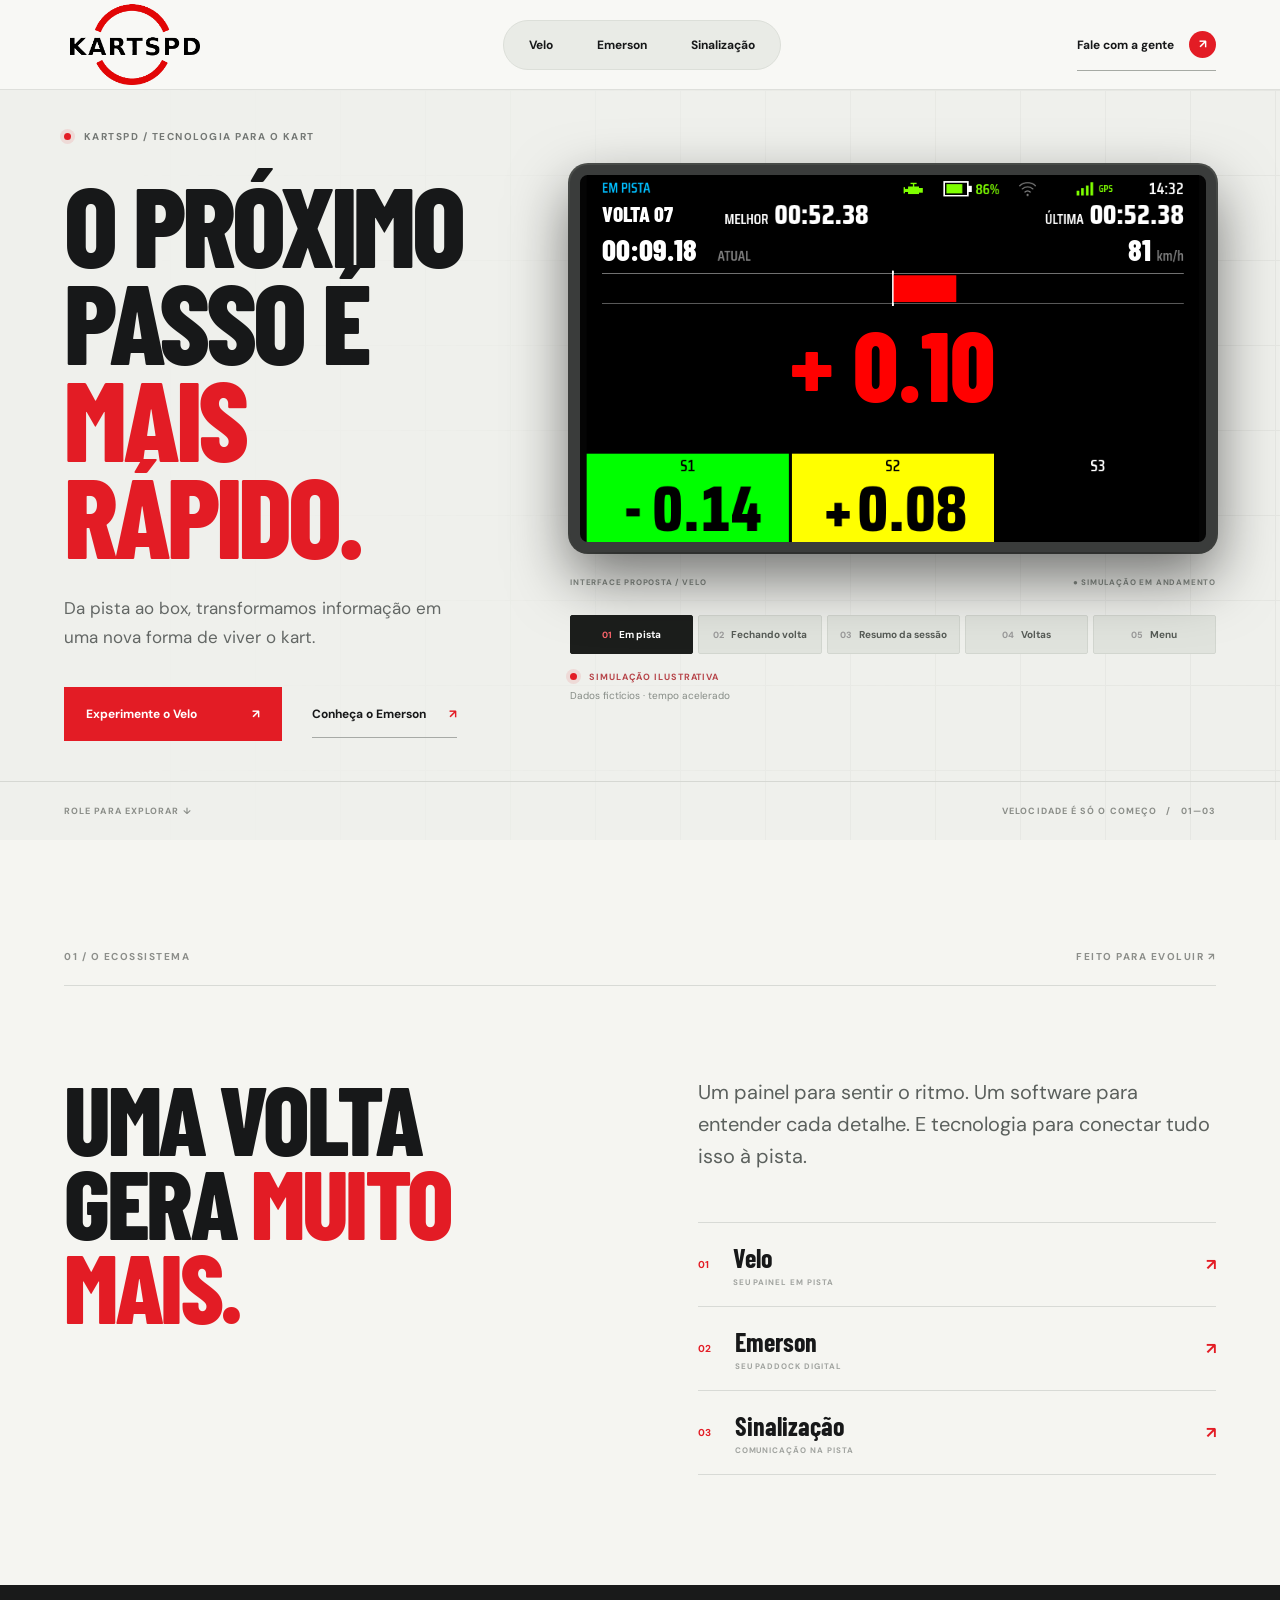
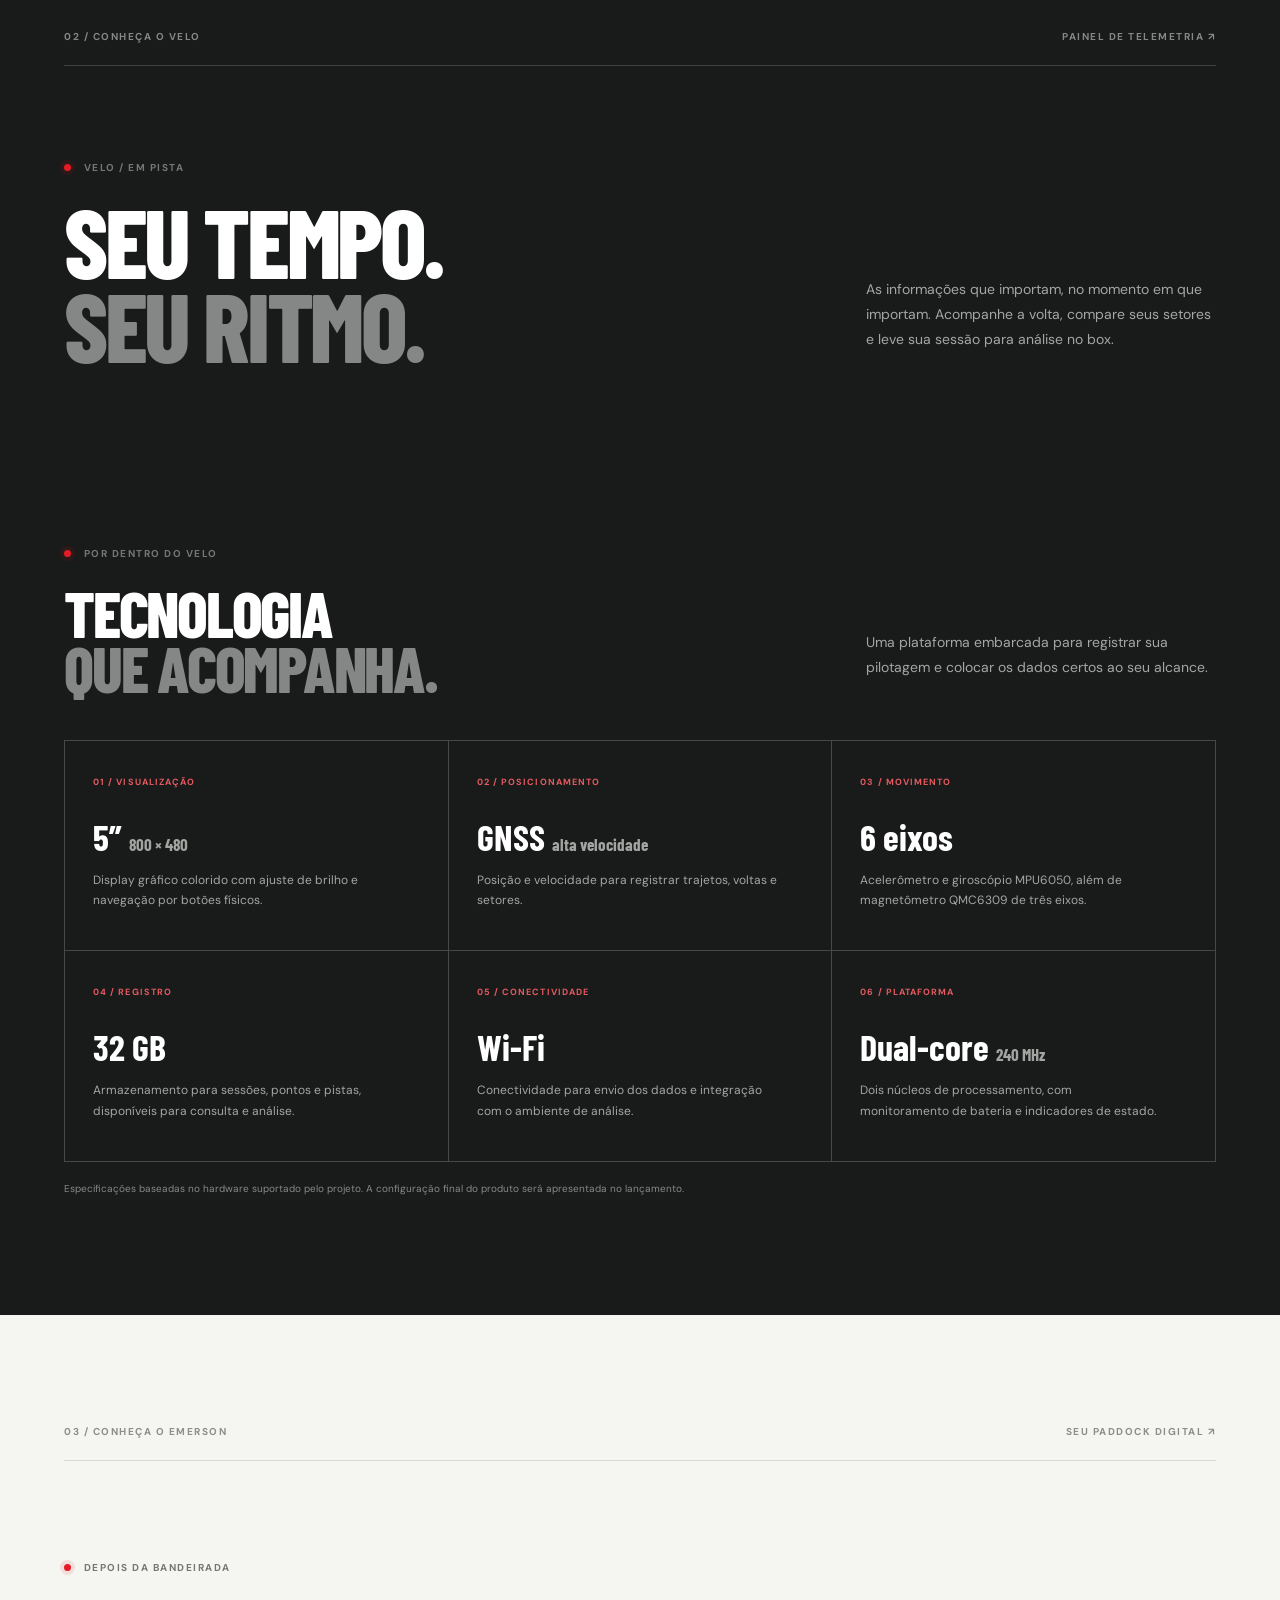
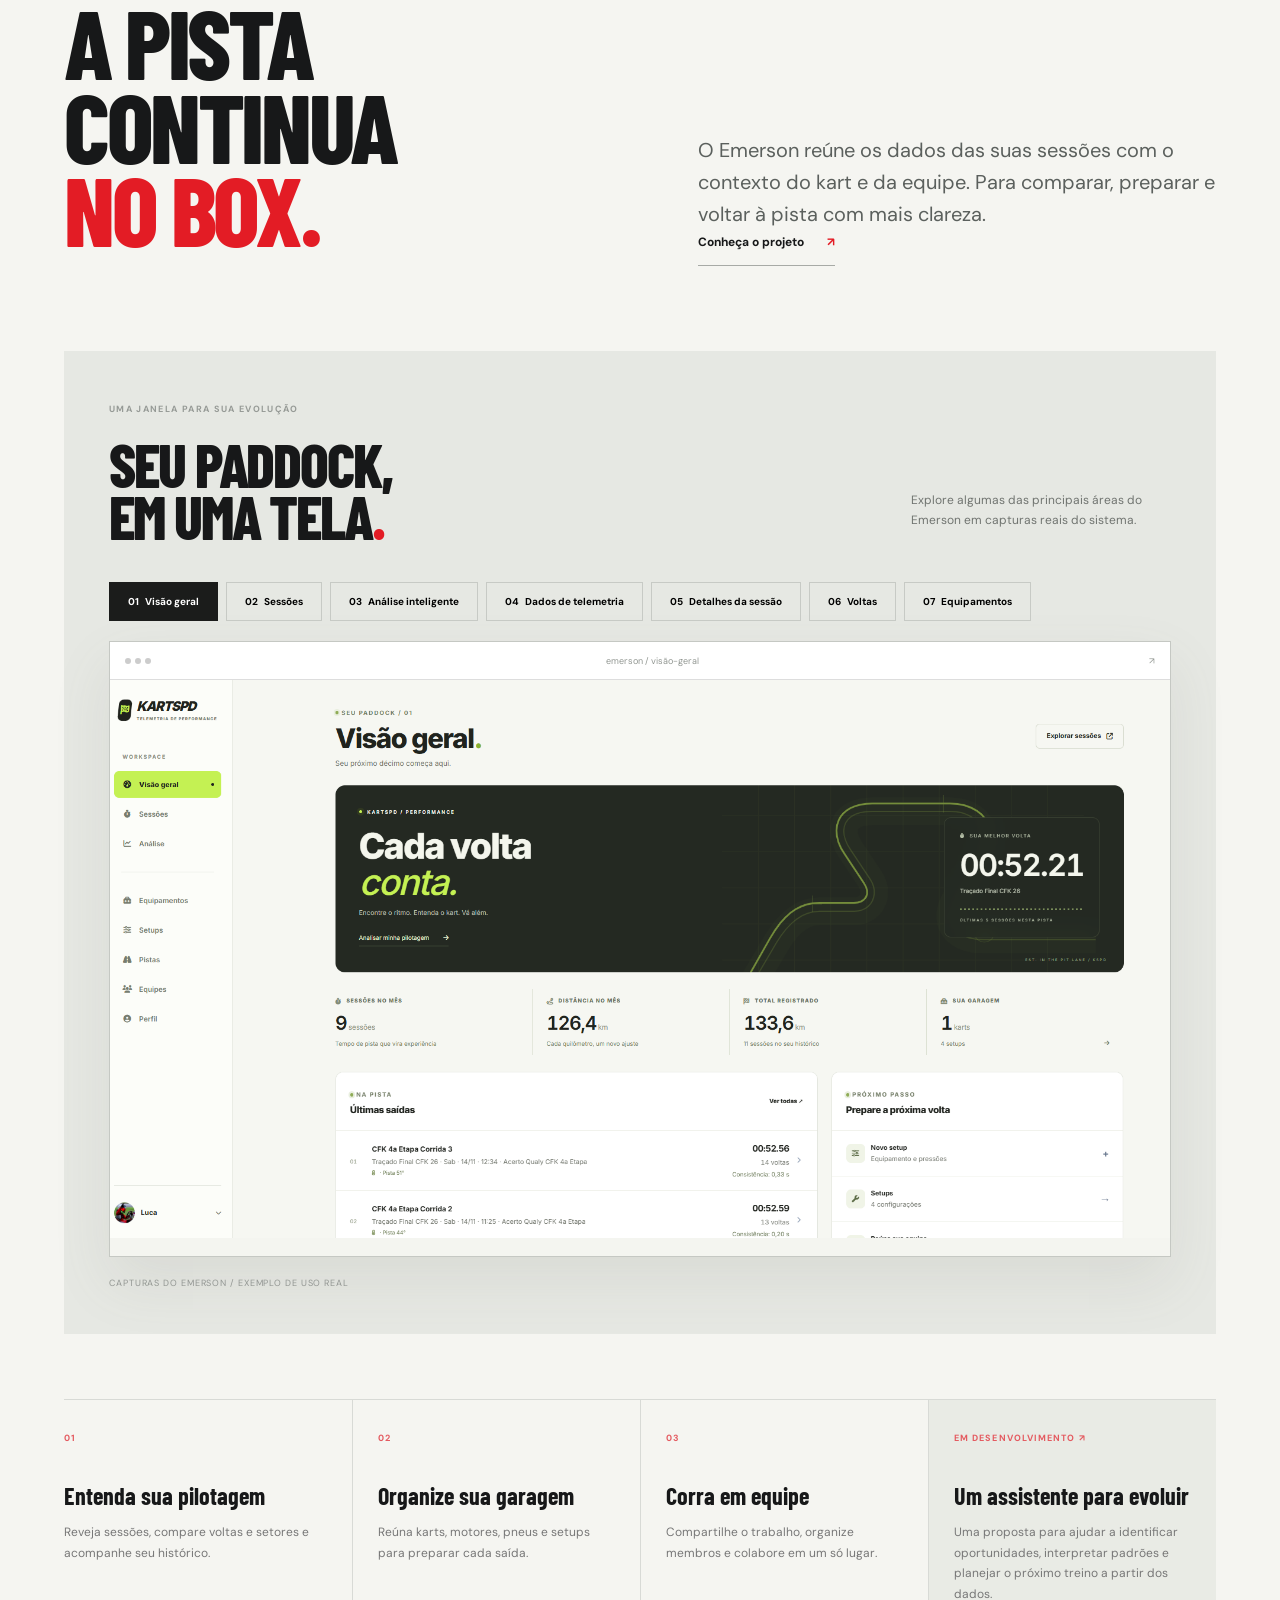
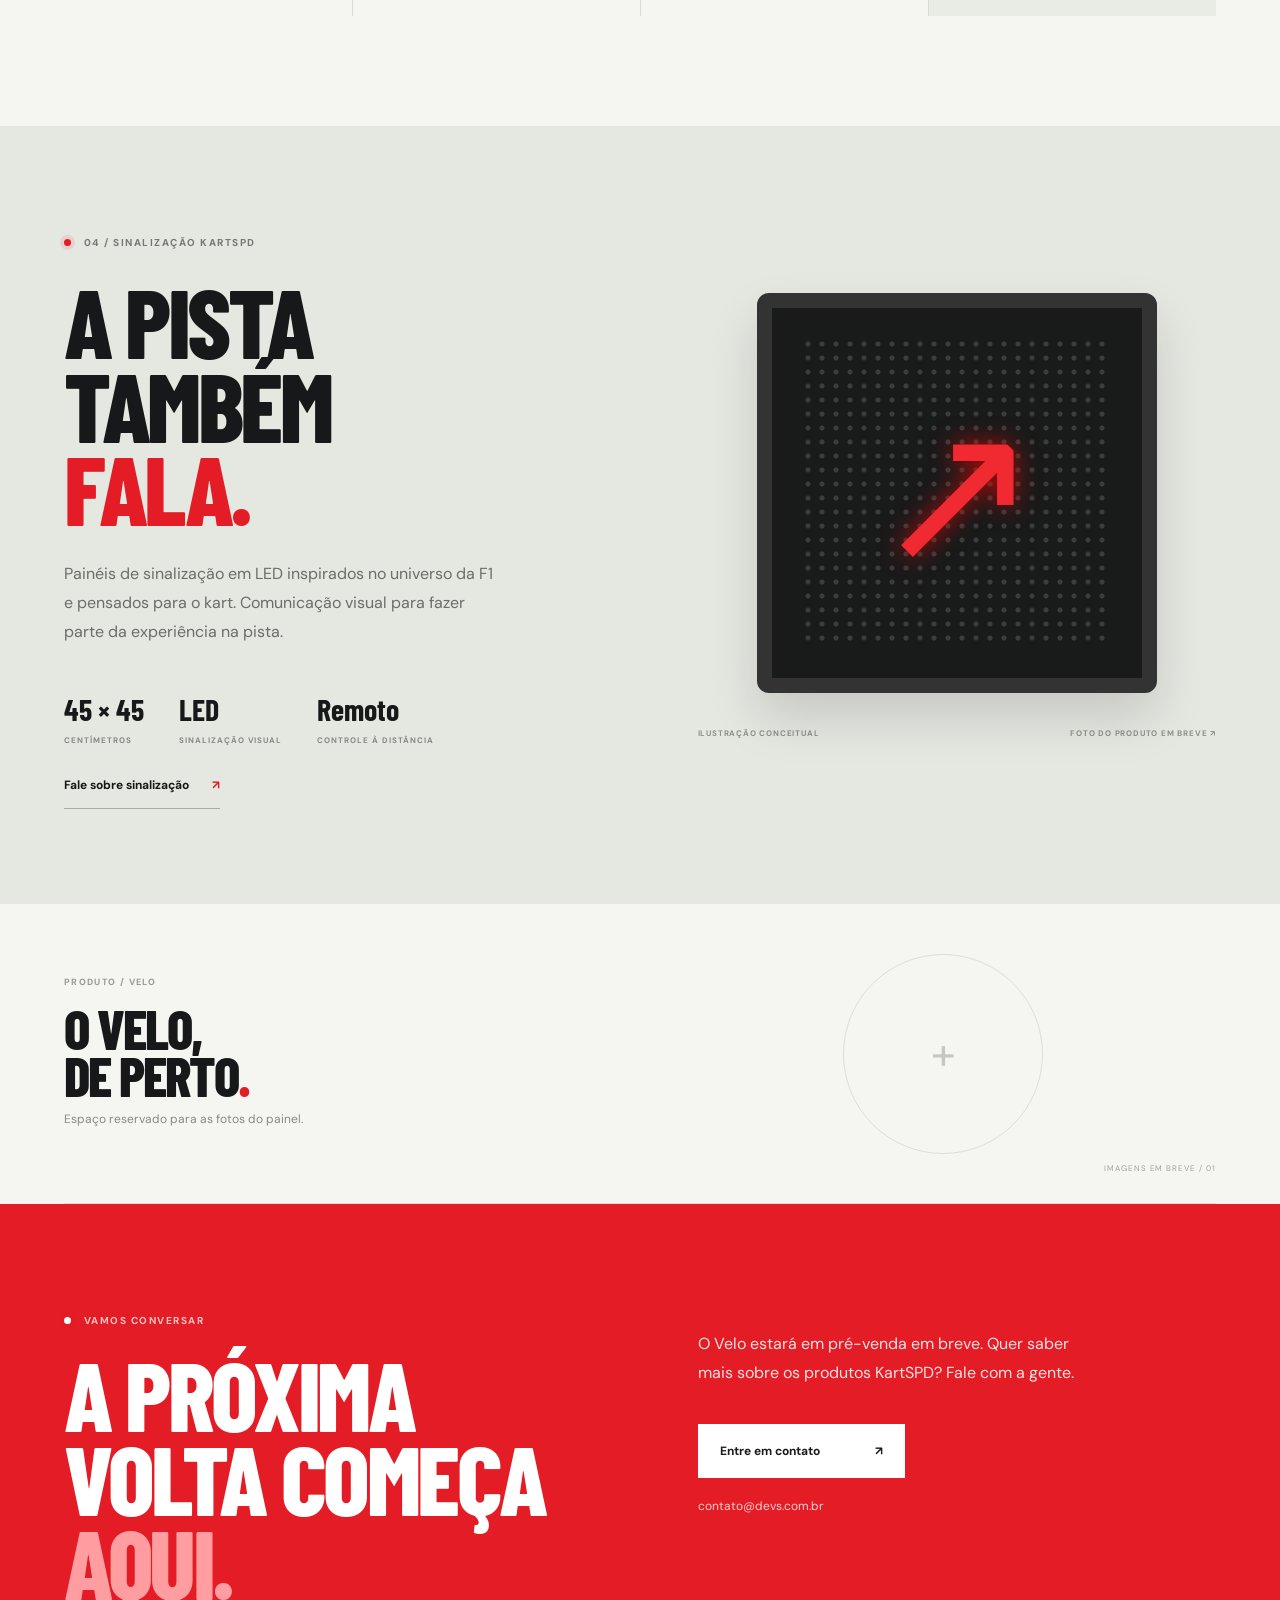
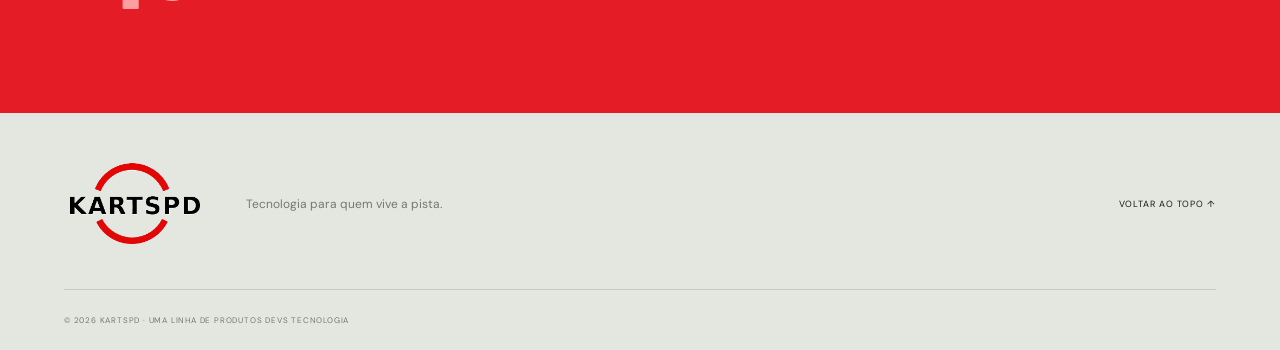
==== docs/index.html @ 52ec99c5 "Add new KartSPD site for GitHub Pages" ====
<!doctype html><html lang="pt-BR"><head><meta charset="utf-8"><meta name="viewport" content="width=device-width,initial-scale=1"><meta name="description" content="KartSPD: Velo, Emerson e sinalização para transformar cada volta em evolução."><title>KartSPD — A pista começa aqui</title><link rel="preconnect" href="https://fonts.googleapis.com"><link rel="preconnect" href="https://fonts.gstatic.com" crossorigin><link href="https://fonts.googleapis.com/css2?family=Barlow+Condensed:wght@500;600;700;800&family=DM+Sans:wght@400;500;600;700&display=swap" rel="stylesheet"><link rel="stylesheet" href="style.css"></head><body>
<header class="nav"><a class="logo" href="#inicio" aria-label="KartSPD — início"><img src="assets/kartspd-logo.png" alt="KartSPD"></a><nav aria-label="Navegação principal"><a href="#velo">Velo</a><a href="#emerson">Emerson</a><a href="#sinalizacao">Sinalização</a></nav><a class="nav-cta" href="mailto:contato@devs.com.br">Fale com a gente <span>↗</span></a></header>
<main id="inicio"><section class="hero"><div class="hero-bg"></div><div class="hero-layout"><div class="hero-copy"><div class="kicker"><i></i> KARTSPD / TECNOLOGIA PARA O KART</div><h1>O PRÓXIMO<br>PASSO É<br><em>MAIS RÁPIDO.</em></h1><p>Da pista ao box, transformamos informação em uma nova forma de viver o kart.</p><div class="hero-actions"><a class="btn red" href="#simulacao">Experimente o Velo <span>↗</span></a><a class="link-arrow" href="#emerson">Conheça o Emerson <span>↗</span></a></div></div><div class="demo-shell" id="simulacao"><div class="demo-copy"><span class="micro">EXPERIMENTE / 01</span><h3>UMA VOLTA<br>COM O VELO<span>.</span></h3><p>Veja uma simulação acelerada da interface proposta e explore as principais telas de temporização.</p><div class="demo-tabs" role="tablist" aria-label="Telas do Velo"><button class="active" data-screen="pista" role="tab" aria-selected="true"><b>01</b> Em pista <span>↗</span></button><button data-screen="chegada" role="tab" aria-selected="false"><b>02</b> Fechando volta <span>↗</span></button><button data-screen="resumo" role="tab" aria-selected="false"><b>03</b> Resumo da sessão <span>↗</span></button><button data-screen="voltas" role="tab" aria-selected="false"><b>04</b> Voltas <span>↗</span></button><button data-screen="menu" role="tab" aria-selected="false"><b>05</b> Menu <span>↗</span></button></div><div class="demo-caption"><i></i> SIMULAÇÃO ILUSTRATIVA<br><small>Dados fictícios · tempo acelerado</small></div></div><div class="device-area"><div class="device"><div class="screentop"><span id="screen-title">EM PISTA</span><span>▰ &nbsp; GPS &nbsp; 14:32</span></div><div id="screen" class="screen-content"></div></div><div class="device-meta"><span>INTERFACE PROPOSTA / VELO</span><span id="demo-status">● SIMULAÇÃO EM ANDAMENTO</span></div></div></div></div><div class="hero-footer"><span>ROLE PARA EXPLORAR ↓</span><span>VELOCIDADE É SÓ O COMEÇO &nbsp; / &nbsp; 01—03</span></div></section>
<section class="manifesto"><div class="section-label"><span>01 / O ECOSSISTEMA</span><span>FEITO PARA EVOLUIR ↗</span></div><div class="manifesto-grid"><h2>UMA VOLTA<br>GERA <em>MUITO<br>MAIS.</em></h2><div><p class="lead">Um painel para sentir o ritmo. Um software para entender cada detalhe. E tecnologia para conectar tudo isso à pista.</p><div class="ecosystem"><a href="#velo"><b>01</b><span>Velo<small>SEU PAINEL EM PISTA</small></span><strong>↗</strong></a><a href="#emerson"><b>02</b><span>Emerson<small>SEU PADDOCK DIGITAL</small></span><strong>↗</strong></a><a href="#sinalizacao"><b>03</b><span>Sinalização<small>COMUNICAÇÃO NA PISTA</small></span><strong>↗</strong></a></div></div></div></section>
<section class="velo" id="velo"><div class="section-label inverse"><span>02 / CONHEÇA O VELO</span><span>PAINEL DE TELEMETRIA ↗</span></div><div class="velo-heading"><div><div class="kicker"><i></i> VELO / EM PISTA</div><h2>SEU TEMPO.<br><em>SEU RITMO.</em></h2></div><p>As informações que importam, no momento em que importam. Acompanhe a volta, compare seus setores e leve sua sessão para análise no box.</p></div><div class="spec-intro"><div><div class="kicker"><i></i> POR DENTRO DO VELO</div><h3>TECNOLOGIA<br><em>QUE ACOMPANHA.</em></h3></div><p>Uma plataforma embarcada para registrar sua pilotagem e colocar os dados certos ao seu alcance.</p></div><div class="spec-grid"><article><span>01 / VISUALIZAÇÃO</span><h4>5” <small>800 × 480</small></h4><p>Display gráfico colorido com ajuste de brilho e navegação por botões físicos.</p></article><article><span>02 / POSICIONAMENTO</span><h4>GNSS <small>alta velocidade</small></h4><p>Posição e velocidade para registrar trajetos, voltas e setores.</p></article><article><span>03 / MOVIMENTO</span><h4>6 eixos</h4><p>Acelerômetro e giroscópio MPU6050, além de magnetômetro QMC6309 de três eixos.</p></article><article><span>04 / REGISTRO</span><h4>32 GB</h4><p>Armazenamento para sessões, pontos e pistas, disponíveis para consulta e análise.</p></article><article><span>05 / CONECTIVIDADE</span><h4>Wi-Fi</h4><p>Conectividade para envio dos dados e integração com o ambiente de análise.</p></article><article><span>06 / PLATAFORMA</span><h4>Dual-core <small>240 MHz</small></h4><p>Dois núcleos de processamento, com monitoramento de bateria e indicadores de estado.</p></article></div><p class="spec-note">Especificações baseadas no hardware suportado pelo projeto. A configuração final do produto será apresentada no lançamento.</p></section>
<section class="emerson" id="emerson"><div class="section-label"><span>03 / CONHEÇA O EMERSON</span><span>SEU PADDOCK DIGITAL ↗</span></div><div class="emerson-intro"><div><div class="kicker"><i></i> DEPOIS DA BANDEIRADA</div><h2>A PISTA<br>CONTINUA<br><em>NO BOX.</em></h2></div><div><p class="lead">O Emerson reúne os dados das suas sessões com o contexto do kart e da equipe. Para comparar, preparar e voltar à pista com mais clareza.</p><a class="link-arrow" href="mailto:contato@devs.com.br?subject=Quero%20conhecer%20o%20Emerson">Conheça o projeto <span>↗</span></a></div></div><div class="software-stage"><div class="software-top"><div><span class="micro">UMA JANELA PARA SUA EVOLUÇÃO</span><h3>SEU PADDOCK,<br>EM UMA TELA<span>.</span></h3></div><p>Explore algumas das principais áreas do Emerson em capturas reais do sistema.</p></div><div class="software-tabs" role="tablist" aria-label="Telas do Emerson"><button class="active" data-app="visao" role="tab" aria-selected="true">01 &nbsp; Visão geral</button><button data-app="sessoes" role="tab" aria-selected="false">02 &nbsp; Sessões</button><button data-app="analise" role="tab" aria-selected="false">03 &nbsp; Análise inteligente</button><button data-app="telemetria" role="tab" aria-selected="false">04 &nbsp; Dados de telemetria</button><button data-app="sessao" role="tab" aria-selected="false">05 &nbsp; Detalhes da sessão</button><button data-app="voltas" role="tab" aria-selected="false">06 &nbsp; Voltas</button><button data-app="equipamentos" role="tab" aria-selected="false">07 &nbsp; Equipamentos</button></div><div class="browser"><div class="browser-bar"><span><i></i><i></i><i></i></span><div>emerson / <b id="app-path">visão-geral</b></div><span>↗</span></div><div id="app-screen" class="emerson-shot"></div></div><p class="preview-note">CAPTURAS DO EMERSON / EXEMPLO DE USO REAL</p></div><div class="emerson-features"><article><span>01</span><h4>Entenda sua pilotagem</h4><p>Reveja sessões, compare voltas e setores e acompanhe seu histórico.</p></article><article><span>02</span><h4>Organize sua garagem</h4><p>Reúna karts, motores, pneus e setups para preparar cada saída.</p></article><article><span>03</span><h4>Corra em equipe</h4><p>Compartilhe o trabalho, organize membros e colabore em um só lugar.</p></article><article class="assistant-card"><span>EM DESENVOLVIMENTO ↗</span><h4>Um assistente para evoluir</h4><p>Uma proposta para ajudar a identificar oportunidades, interpretar padrões e planejar o próximo treino a partir dos dados.</p></article></div></section>
<section class="signals" id="sinalizacao"><div class="signal-layout"><div class="signal-copy"><div class="kicker"><i></i> 04 / SINALIZAÇÃO KARTSPD</div><h2>A PISTA<br>TAMBÉM<br><em>FALA.</em></h2><p>Painéis de sinalização em LED inspirados no universo da F1 e pensados para o kart. Comunicação visual para fazer parte da experiência na pista.</p><div class="signal-specs"><div><strong>45 × 45</strong><span>CENTÍMETROS</span></div><div><strong>LED</strong><span>SINALIZAÇÃO VISUAL</span></div><div><strong>Remoto</strong><span>CONTROLE À DISTÂNCIA</span></div></div><a class="link-arrow" href="mailto:contato@devs.com.br?subject=Sinaliza%C3%A7%C3%A3o%20KartSPD">Fale sobre sinalização <span>↗</span></a></div><div class="signal-art"><div class="signal-frame"><div class="leds"></div><span>↗</span></div><div class="art-caption">ILUSTRAÇÃO CONCEITUAL <span>FOTO DO PRODUTO EM BREVE ↗</span></div></div></div></section>
<section class="photo-reserve"><div><span class="micro">PRODUTO / VELO</span><h3>O VELO,<br>DE PERTO<span>.</span></h3><p>Espaço reservado para as fotos do painel.</p></div><div class="reserve-mark">+</div><span class="reserve-bottom">IMAGENS EM BREVE / 01</span></section><section class="contact"><div><div class="kicker"><i></i> VAMOS CONVERSAR</div><h2>A PRÓXIMA<br>VOLTA COMEÇA<br><em>AQUI.</em></h2></div><div><p>O Velo estará em pré-venda em breve. Quer saber mais sobre os produtos KartSPD? Fale com a gente.</p><a class="btn white" href="mailto:contato@devs.com.br">Entre em contato <span>↗</span></a><a class="contact-email" href="mailto:contato@devs.com.br">contato@devs.com.br</a></div></section></main><footer><div><a class="footer-logo" href="#inicio"><img src="assets/kartspd-logo.png" alt="KartSPD"></a><p>Tecnologia para quem vive a pista.</p><a href="#inicio">VOLTAR AO TOPO ↑</a></div><small>© 2026 KARTSPD · UMA LINHA DE PRODUTOS DEVS TECNOLOGIA</small></footer><script src="script.js"></script></body></html>
---- docs/style.css ----
:root{--red:#e31c25;--ink:#171819;--muted:#777a7a;--paper:#f5f5f1;--line:#d8dad6}*{box-sizing:border-box}html{scroll-behavior:smooth}body{margin:0;background:var(--paper);color:var(--ink);font-family:'DM Sans',sans-serif}a{color:inherit;text-decoration:none}button{font:inherit}.nav{height:82px;background:#f8f8f5;display:flex;align-items:center;justify-content:space-between;padding:0 5%;border-bottom:1px solid #dedfdb}.logo,.footer-logo{display:flex;align-items:center;justify-content:center;background:#171819;width:142px;height:52px}.logo img,.footer-logo img{width:105px;height:auto}.nav nav{display:flex;gap:42px;font-size:12px;font-weight:700}.nav nav a:hover,.nav-cta:hover{color:var(--red)}.nav-cta{font-size:12px;font-weight:700}.nav-cta span,.link-arrow span{color:var(--red);margin-left:20px}.hero{position:relative;overflow:hidden;background:#eee feb;background:#eff0ec}.hero-bg{position:absolute;inset:0;background-image:linear-gradient(#c9cbc5 1px,transparent 1px),linear-gradient(90deg,#c9cbc5 1px,transparent 1px);background-size:85px 85px;opacity:.26;mask-image:linear-gradient(90deg,transparent 10%,black)}.hero-layout{max-width:1600px;margin:auto;min-height:650px;padding:40px 5%;display:grid;grid-template-columns:1fr 1fr;align-items:center;position:relative}.kicker,.micro,.section-label{font-size:10px;font-weight:700;letter-spacing:.15em}.kicker{color:#747875}.kicker i,.demo-caption i{display:inline-block;width:7px;height:7px;background:var(--red);border-radius:50%;margin-right:9px;box-shadow:0 0 0 4px #e31c251a}h1,h2,h3{font-family:'Barlow Condensed',sans-serif;letter-spacing:-.035em;line-height:.86;margin:0;font-weight:800}h1{font-size:clamp(76px,8.8vw,140px);margin:32px 0}h1 em,h2 em,h3 em{font-style:normal;color:var(--red)}.hero-copy>p{font-size:17px;line-height:1.7;color:#636765;max-width:380px}.hero-actions{display:flex;align-items:center;gap:30px;margin-top:35px}.btn{display:inline-flex;align-items:center;justify-content:space-between;padding:19px 22px;gap:55px;font-weight:700;font-size:12px;transition:transform .2s}.btn:hover{transform:translateY(-3px)}.red{background:var(--red);color:white}.link-arrow{font-size:12px;font-weight:700;border-bottom:1px solid #a7aaa6;padding:15px 0}.hero-visual{height:530px;position:relative;display:grid;place-items:center}.hero-visual:before,.hero-visual:after{content:'';position:absolute;width:390px;height:390px;border:1px solid #d8dad5;border-radius:50%}.hero-visual:after{width:490px;height:490px}.hero-track{width:100%;z-index:1;filter:drop-shadow(0 15px 16px #0002)}.hero-index,.hero-visual-foot{position:absolute;font-size:10px;letter-spacing:.13em;font-weight:700;color:#777;z-index:2}.hero-index{top:20px;left:0}.hero-index span{color:var(--red)}.hero-index small{display:block;font-size:8px;margin-top:8px}.hero-visual-foot{bottom:18px;right:0}.hero-visual-foot span{color:var(--red)}.float-data{position:absolute;right:0;bottom:90px;background:#fff;padding:18px 22px;width:165px;z-index:3;box-shadow:0 20px 40px #0000000b}.float-data span,.float-data b{font-size:8px;letter-spacing:.1em;color:#909390}.float-data strong{display:block;font:800 50px/.9 'Barlow Condensed';margin:10px 0}.float-data strong small{font-size:15px}.float-data b{color:var(--red)}.mini-line{height:2px;background:linear-gradient(90deg,var(--red) 70%,#ddd 70%);margin-bottom:12px}.hero-footer{position:relative;border-top:1px solid #d6d8d3;padding:23px 5%;display:flex;justify-content:space-between;color:#8a8d88;font-size:9px;font-weight:700;letter-spacing:.12em}.manifesto,.emerson{padding:110px 5%;max-width:1600px;margin:auto}.section-label{display:flex;justify-content:space-between;border-bottom:1px solid var(--line);padding-bottom:22px;color:#8c8e8a}.manifesto-grid{display:grid;grid-template-columns:1fr 1fr;gap:10%;padding-top:90px}h2{font-size:clamp(64px,7.6vw,115px)}.lead{font-size:20px;line-height:1.6;color:#5b605d;max-width:520px;margin:0}.ecosystem{margin-top:50px;border-top:1px solid var(--line)}.ecosystem a{display:flex;align-items:center;border-bottom:1px solid var(--line);padding:19px 0;gap:24px}.ecosystem a>b{font-size:10px;color:var(--red)}.ecosystem a>span{font:700 26px 'Barlow Condensed';flex:1}.ecosystem small{display:block;font:700 8px 'DM Sans';letter-spacing:.12em;color:#a0a39f;margin-top:4px}.ecosystem strong{color:var(--red)}.velo{background:#191a1a;color:white;padding:45px 5% 110px}.velo>.section-label,.velo-heading,.demo-shell,.spec-intro,.spec-grid,.spec-note{max-width:1440px;margin-left:auto;margin-right:auto}.inverse{border-color:#414342;color:#858886}.velo-heading{display:flex;justify-content:space-between;align-items:end;gap:40px;padding:95px 0 60px}.velo-heading h2{margin-top:25px}.velo-heading h2 em{color:#858786}.velo-heading>p,.spec-intro>p{max-width:350px;font-size:14px;line-height:1.8;color:#a3a7a4}.demo-shell{background:#242626;border:1px solid #393c3a;padding:35px;display:grid;grid-template-columns:240px 1fr;gap:45px}.demo-copy h3,.software-top h3{font-size:45px;margin:22px 0}.demo-copy h3 span,.software-top h3 span,.photo-reserve h3 span{color:var(--red)}.demo-copy>p,.software-top p{color:#a4a7a4;font-size:12px;line-height:1.7}.micro{color:#969a96;font-size:9px}.demo-tabs{margin-top:35px}.demo-tabs button{display:block;width:100%;text-align:left;color:#929592;background:transparent;border:0;border-top:1px solid #444;padding:15px 0;cursor:pointer;font-size:12px;font-weight:700}.demo-tabs button b{color:#727572;font-size:9px;margin-right:16px}.demo-tabs button span{float:right;opacity:0;color:var(--red)}.demo-tabs button.active,.demo-tabs button:hover{color:white}.demo-tabs button.active span{opacity:1}.demo-caption{margin-top:30px;color:#f06a70;font-size:9px;letter-spacing:.1em;line-height:2;font-weight:700}.demo-caption small{color:#888;letter-spacing:0;font-size:10px;font-weight:400}.device-area{min-width:0;align-self:center}.device{background:#050505;border:12px solid #3a3c3b;border-radius:18px;box-shadow:0 25px 60px #0008,0 0 0 2px #505350;aspect-ratio:800/480;padding:2.5%;font-family:'Barlow Condensed',sans-serif;font-weight:700;overflow:hidden}.screentop{display:flex;justify-content:space-between;color:#8bff00;font-size:clamp(10px,1.2vw,18px)}.screentop span:first-child{color:#00d9ff}.screen-content{height:90%}.onlap-head{display:flex;justify-content:space-between;align-items:baseline;font-size:clamp(13px,1.8vw,28px);margin-top:1%}.onlap-head strong{font-size:1.4em}.speedrow{display:flex;justify-content:space-between;align-items:baseline;font-size:clamp(24px,3vw,48px)}.speedrow small{font-size:.4em;color:#aaa}.delta-bar{height:7%;border-top:1px solid #777;border-bottom:1px solid #777;margin:1% 0;position:relative}.delta-bar:after{content:'';position:absolute;left:42%;width:8%;height:100%;background:#00f500}.delta{height:37%;display:grid;place-items:center;font-size:clamp(55px,8vw,130px);line-height:1;color:#00ff00}.sectors{display:grid;grid-template-columns:repeat(3,1fr);height:28%;gap:3px;text-align:center}.sectors div{background:#00f500;color:black;font-size:clamp(30px,4vw,64px);line-height:.9}.sectors div:nth-child(2){background:#ffff00}.sectors div:nth-child(3){background:#151515;color:white}.sectors small{display:block;font-size:.3em;margin:5px}.finish{height:72%;background:#e500df;color:black;display:grid;place-items:center;font-size:clamp(70px,11vw,160px)}.summary-head{font-size:clamp(14px,1.8vw,27px);border-bottom:1px solid #555;padding:2% 0}.summary-grid{display:grid;grid-template-columns:1fr 1fr;gap:8%;padding:4% 0}.summary-grid small,.laps small{display:block;color:#999;font-size:clamp(10px,1vw,15px)}.summary-grid strong{font-size:clamp(32px,4vw,65px)}.bars{height:25%;display:flex;align-items:end;gap:3%;border-bottom:1px solid #777}.bars i{background:#eee;width:8%;height:70%}.bars i:nth-child(2n){height:55%}.bars i:nth-child(3n){height:85%;background:#d900d9}.laps{font-size:clamp(14px,1.7vw,26px)}.laps div{display:grid;grid-template-columns:1fr 2fr 1fr;padding:1.5% 0;border-bottom:1px solid #444}.laps div:nth-child(3){color:#e800e8}.device-meta{display:flex;justify-content:space-between;margin-top:25px;color:#898d89;font-size:8px;letter-spacing:.1em;font-weight:700}.spec-intro{display:flex;justify-content:space-between;align-items:end;padding-top:120px;gap:30px}.spec-intro h3{font-size:64px;margin-top:25px}.spec-intro h3 em{color:#858786}.spec-grid{display:grid;grid-template-columns:repeat(3,1fr);margin-top:45px;border-top:1px solid #464846;border-left:1px solid #464846}.spec-grid article{padding:28px;border-right:1px solid #464846;border-bottom:1px solid #464846;min-height:200px}.spec-grid article>span,.emerson-features article>span{font-size:9px;letter-spacing:.12em;color:#e45a60;font-weight:700}.spec-grid h4{font:700 36px 'Barlow Condensed';margin:25px 0 10px}.spec-grid h4 small{font-size:17px;color:#a1a4a1}.spec-grid p,.emerson-features p{font-size:12px;line-height:1.7;color:#a3a7a4;max-width:300px}.spec-note{font-size:10px;color:#888;margin-top:20px}.emerson-intro{display:grid;grid-template-columns:1fr 1fr;gap:10%;align-items:end;padding:100px 0}.emerson-intro h2{margin-top:26px}.emerson-intro .link-arrow{margin-top:30px}.software-stage{background:#e6e8e3;padding:45px}.software-top{display:flex;justify-content:space-between;align-items:end}.software-top h3{font-size:60px;margin-bottom:0}.software-top p{max-width:260px;color:#707470}.software-tabs{display:flex;gap:8px;margin:40px 0 20px;overflow:auto}.software-tabs button{border:1px solid #c7cac5;background:transparent;padding:12px 18px;white-space:nowrap;font-size:10px;font-weight:700;cursor:pointer}.software-tabs button.active{background:#1b1c1b;border-color:#1b1c1b;color:white}.browser{border:1px solid #c5c8c3;box-shadow:0 25px 55px #6c71651c;background:#f8f9f6}.browser-bar{height:38px;background:#fff;border-bottom:1px solid #ddd;display:flex;align-items:center;justify-content:space-between;padding:0 15px;font-size:9px;color:#929792}.browser-bar i{display:inline-block;width:6px;height:6px;border-radius:50%;background:#ccc;margin-right:4px}.browser-bar b{font-weight:400}.app-preview{display:grid;grid-template-columns:170px 1fr;min-height:400px}.app-preview aside{background:#202321;color:#afb4ae;padding:25px 18px;font-size:10px}.app-preview aside>div:not(.app-brand):not(.app-aside-label){padding:10px 0}.app-brand{font:800 17px 'Barlow Condensed';color:white}.app-brand span{font:700 7px 'DM Sans';color:#e75a5f}.app-aside-label{font-size:8px;letter-spacing:.12em;color:#737973;margin:35px 0 12px}.app-screen{padding:30px;overflow:hidden}.app-kicker{font-size:8px;letter-spacing:.15em;color:#e44;font-weight:700}.app-screen h4{font:800 36px/.9 'Barlow Condensed';margin:8px 0}.app-screen h4 span{color:var(--red)}.app-sub{font-size:10px;color:#888}.app-hero{margin-top:20px;background:#252b26;color:white;padding:20px;display:flex;justify-content:space-between;align-items:end;min-height:100px}.app-hero strong{font:800 32px/.9 'Barlow Condensed'}.app-hero strong em{color:#ff5258;font-style:normal}.app-hero small{font-size:8px;color:#b6c0b4}.app-hero b{font:700 26px 'Barlow Condensed'}.app-metrics{display:grid;grid-template-columns:repeat(4,1fr);gap:1px;background:#dedfda;margin-top:15px}.app-metrics div{background:white;padding:14px}.app-metrics small{display:block;color:#8a8e89;font-size:8px}.app-metrics b{display:block;font:700 23px 'Barlow Condensed';margin-top:6px}.app-panels{display:grid;grid-template-columns:2fr 1fr;gap:14px;margin-top:15px}.app-panel{background:#fff;border:1px solid #e3e5df;padding:15px}.app-panel strong{font:700 19px 'Barlow Condensed'}.app-row{display:flex;justify-content:space-between;border-top:1px solid #eee;padding:10px 0;font-size:9px;color:#777}.app-row:first-of-type{margin-top:10px}.app-chart{height:120px;margin-top:18px;position:relative;background:repeating-linear-gradient(to bottom,#fff 0,#fff 29px,#e9ece6 30px)}.app-chart svg{width:100%;height:100%}.app-chip{display:inline-block;background:#f1f3ed;padding:8px;margin:8px 5px 0 0;font-size:9px}.preview-note{font-size:9px;letter-spacing:.1em;color:#929692;margin:20px 0 0}.emerson-features{display:grid;grid-template-columns:repeat(4,1fr);margin-top:65px;border-top:1px solid var(--line)}.emerson-features article{padding:25px 25px 0 0}.emerson-features article+article{border-left:1px solid var(--line);padding-left:25px}.emerson-features h4{font:700 24px 'Barlow Condensed';margin:35px 0 10px}.emerson-features p{color:#777}.assistant-card{background:#e9ebe5}.signals{background:#e5e7e1;padding:110px 5%}.signal-layout{max-width:1440px;margin:auto;display:grid;grid-template-columns:1fr 1fr;align-items:center;gap:10%}.signal-copy h2{margin:30px 0}.signal-copy>p{line-height:1.8;color:#696e69;max-width:440px}.signal-specs{display:flex;gap:35px;margin:45px 0 25px}.signal-specs strong{display:block;font:700 30px 'Barlow Condensed'}.signal-specs span{font-size:8px;letter-spacing:.12em;color:#888;font-weight:700}.signal-frame{width:min(400px,85%);aspect-ratio:1;margin:auto;background:#191a1a;border:15px solid #333;border-radius:12px;box-shadow:0 25px 50px #0002;position:relative;display:grid;place-items:center}.leds{position:absolute;inset:8%;background-image:radial-gradient(#3c3c3c 2px,transparent 3px);background-size:14px 14px}.signal-frame>span{position:relative;color:#f12930;font:200px/1 Arial;text-shadow:0 0 25px #f00a}.art-caption{display:flex;justify-content:space-between;margin-top:35px;font-size:8px;letter-spacing:.1em;font-weight:700;color:#8d918a}.photo-reserve{margin:0 5%;min-height:300px;border-bottom:1px solid var(--line);display:flex;align-items:center;justify-content:space-between;position:relative}.photo-reserve h3{font-size:55px;margin-top:15px}.photo-reserve p{font-size:12px;color:#888}.reserve-mark{width:200px;height:200px;border:1px solid #ddd;border-radius:50%;display:grid;place-items:center;color:#c5c8c2;font-size:45px;margin-right:15%}.reserve-bottom{position:absolute;bottom:30px;right:0;color:#a0a39d;font-size:8px;letter-spacing:.12em}.contact{background:var(--red);color:white;padding:110px 5%;display:grid;grid-template-columns:1fr 1fr;gap:10%}.contact .kicker{color:#ffc4c6}.contact .kicker i{background:white}.contact h2{margin-top:25px}.contact h2 em{color:#ff9da1}.contact p{line-height:1.8;color:#ffe2e3;max-width:400px}.white{background:white;color:#1b1b1b;margin-top:20px}.contact-email{display:block;margin-top:20px;font-size:12px;color:#ffd0d1}footer{background:#171819;color:white;padding:50px 5% 25px}footer>div{display:flex;align-items:center;gap:40px}footer p{font-size:12px;color:#999}footer>div>a:last-child{margin-left:auto;font-size:9px;letter-spacing:.1em}footer small{display:block;border-top:1px solid #383a38;margin-top:45px;padding-top:25px;font-size:8px;letter-spacing:.1em;color:#888}@media(max-width:800px){.nav{height:70px}.nav nav{display:none}.logo{width:120px;height:45px}.logo img{width:90px}.hero-layout{grid-template-columns:1fr;padding-top:75px}.hero-visual{height:400px}.hero-visual:before{width:280px;height:280px}.hero-visual:after{width:360px;height:360px}.hero-footer span:last-child{display:none}.manifesto,.emerson{padding:80px 5%}.manifesto-grid,.emerson-intro,.signal-layout{grid-template-columns:1fr;gap:35px;padding-top:60px}.velo-heading,.spec-intro{display:block;padding-top:70px}.velo-heading>p,.spec-intro>p{margin-top:25px}.demo-shell{grid-template-columns:1fr;gap:25px;padding:25px}.demo-tabs{display:flex;overflow:auto}.demo-tabs button{min-width:110px}.demo-tabs button span{display:none}.device{border-width:7px}.spec-grid{grid-template-columns:repeat(2,1fr)}.emerson-intro{padding-bottom:60px}.emerson-features{grid-template-columns:repeat(2,1fr)}.emerson-features article{padding:25px!important;border-left:0!important;border-bottom:1px solid var(--line)}.software-stage{padding:25px}.software-top{display:block}.software-top p{margin-top:20px}.signals{padding:80px 5%}.signal-art{margin-top:30px}.contact{grid-template-columns:1fr;padding:80px 5%}.app-preview{grid-template-columns:110px 1fr}.app-preview aside{padding:20px 10px}.app-screen{padding:20px}.app-metrics{grid-template-columns:repeat(2,1fr)}.app-panels{grid-template-columns:1fr}.app-panels .app-panel:last-child{display:none}}@media(max-width:480px){h1{font-size:68px}.hero-actions{align-items:flex-start;flex-direction:column;gap:15px}.hero-visual{height:300px}.hero-visual:before{width:210px;height:210px}.hero-visual:after{width:280px;height:280px}.float-data{width:130px;bottom:35px;padding:12px}.float-data strong{font-size:38px}.hero-index{font-size:8px}.hero-visual-foot{font-size:8px}.section-label{font-size:8px}.section-label span:last-child{display:none}.spec-grid{grid-template-columns:1fr}.spec-grid article{min-height:auto}.spec-intro h3{font-size:48px}.software-top h3{font-size:45px}.app-preview{grid-template-columns:1fr}.app-preview aside{display:none}.app-screen{min-height:350px}.signal-specs{gap:20px}.signal-specs strong{font-size:24px}.signal-specs span{font-size:7px}.reserve-mark{width:100px;height:100px;margin-right:5%}.photo-reserve h3{font-size:40px}.device-meta{font-size:7px}footer>div{flex-wrap:wrap;gap:15px}footer p{width:100%}footer>div>a:last-child{margin:0}}@media(prefers-reduced-motion:reduce){html{scroll-behavior:auto}*,*:before,*:after{animation-duration:.01ms!important;transition:none!important}}
/* Navegação e demonstração em destaque */
.nav{height:90px;gap:24px}.logo,.footer-logo{background:transparent;width:142px;height:auto}.logo img,.footer-logo img{display:block;width:130px}.nav nav{gap:4px;padding:5px;background:#e9ebe6;border:1px solid #dcdfd9;border-radius:100px}.nav nav a{padding:11px 20px;border-radius:100px;transition:background .2s,color .2s}.nav nav a:hover,.nav nav a:focus-visible{background:#fff;color:var(--red)}.nav-cta{border-bottom:1px solid #a6aaa4;padding:12px 0}.nav-cta span{display:inline-grid;place-items:center;background:var(--red);color:#fff;border-radius:50%;width:27px;height:27px;margin-left:12px}.hero-layout{grid-template-columns:minmax(0,.82fr) minmax(0,1.18fr);gap:5%;min-height:650px}.hero .demo-shell{display:flex;flex-direction:column-reverse;gap:0;background:transparent;border:0;padding:0;width:100%;min-width:0}.hero .device{border-width:10px}.hero .device-meta{color:#858b85}.hero .demo-copy{display:flex;flex-direction:column}.hero .demo-copy>.micro,.hero .demo-copy h3,.hero .demo-copy>p{display:none}.hero .demo-tabs{display:flex;gap:5px;overflow-x:auto;margin-top:28px}.hero .demo-tabs button{flex:1;min-width:84px;text-align:center;background:#e0e3dd;color:#565b56;border:1px solid #d2d6cf;border-radius:2px;padding:12px 7px;font-size:10px}.hero .demo-tabs button b{margin-right:5px;color:#999}.hero .demo-tabs button.active{background:#1c1e1c;color:white;border-color:#1c1e1c}.hero .demo-tabs button.active b{color:#ff666d}.hero .demo-tabs button span{display:none}.hero .demo-caption{color:#b7454a;margin-top:14px}.hero .demo-caption small{color:#858b85}.show-menu{padding:0}.show-menu .screentop{display:none}.show-menu .screen-content{height:100%}.menu-render{width:100%;height:100%;display:block;object-fit:fill}footer{background:#e4e6e0;color:#171819}footer p,footer small{color:#737972}footer small{border-color:#c7cbc4}
@media(max-width:800px){.nav{height:74px}.logo{width:120px}.logo img{width:110px}.hero-layout{grid-template-columns:1fr;gap:45px;padding-top:70px;padding-bottom:55px}.hero .demo-shell{max-width:700px;margin:0}.hero .demo-tabs button{min-width:100px}.hero .device{border-width:7px}}
@media(max-width:480px){.nav-cta{font-size:10px}.nav-cta span{width:23px;height:23px}.hero .demo-tabs button{min-width:86px}}
/* Cada tela usa a mesma área nativa de 800 × 480 e escala como uma unidade. */
.hero .device{padding:0;aspect-ratio:auto;line-height:0}
.device .screentop{display:none}
.device .screen-content{height:auto;width:100%;aspect-ratio:800/480;overflow:hidden}
.velo-screen{display:block;width:100%;height:100%;object-fit:contain}
/* O tamanho do painel é definido pelo espaço disponível, nunca pela tela ativa. */
.hero .device-area{align-self:stretch;width:100%;min-width:0}
.hero .device{position:relative;display:block;width:100%;aspect-ratio:800/480;box-sizing:border-box;padding:0;overflow:hidden}
.hero .device .screen-content{position:absolute;inset:0;width:100%;height:100%;aspect-ratio:auto;overflow:hidden}
.hero .device .velo-screen{display:block;width:100%;height:100%;object-fit:fill}
.hero .demo-tabs button{min-width:max-content;padding-left:12px;padding-right:12px}
.emerson-shot{width:100%;aspect-ratio:1.84;background:#f4f5f0;display:flex;align-items:flex-start;justify-content:center;overflow:hidden}.emerson-shot img{display:block;width:100%;height:100%;object-fit:contain;object-position:top center}
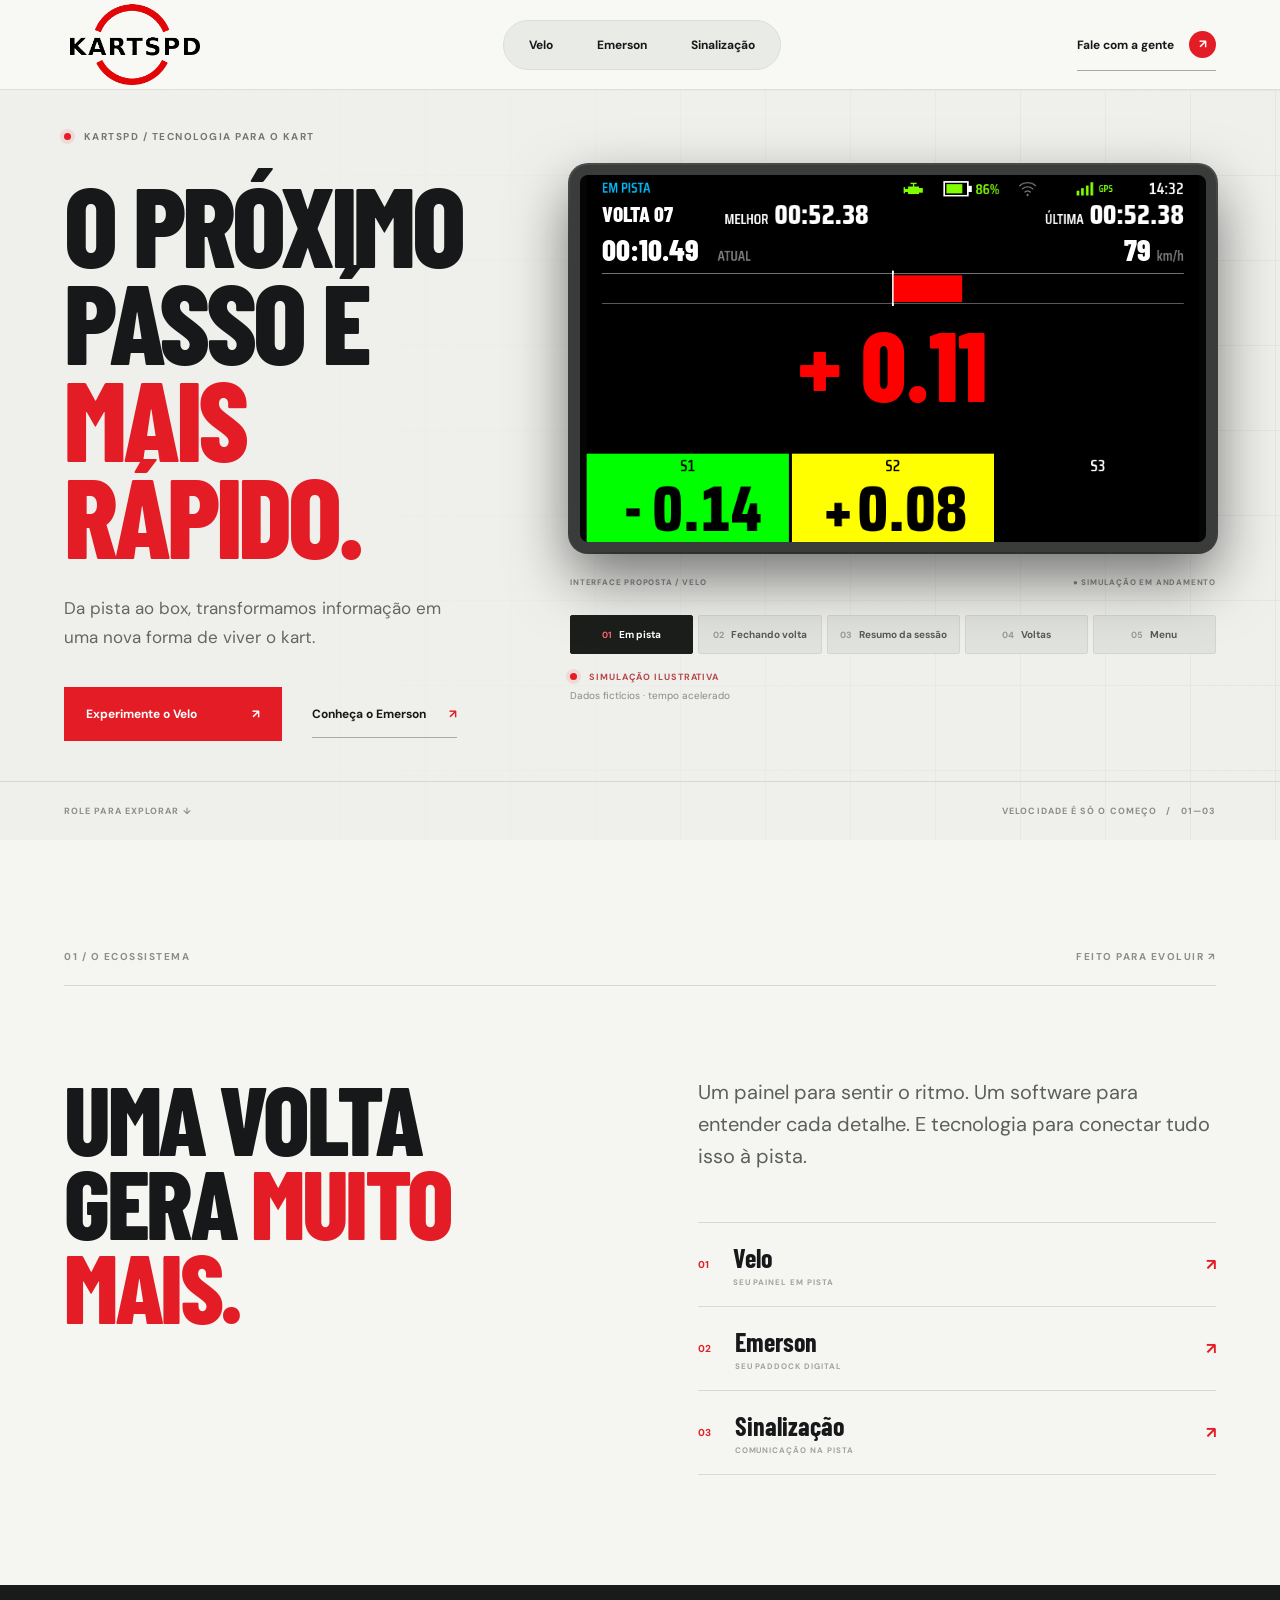
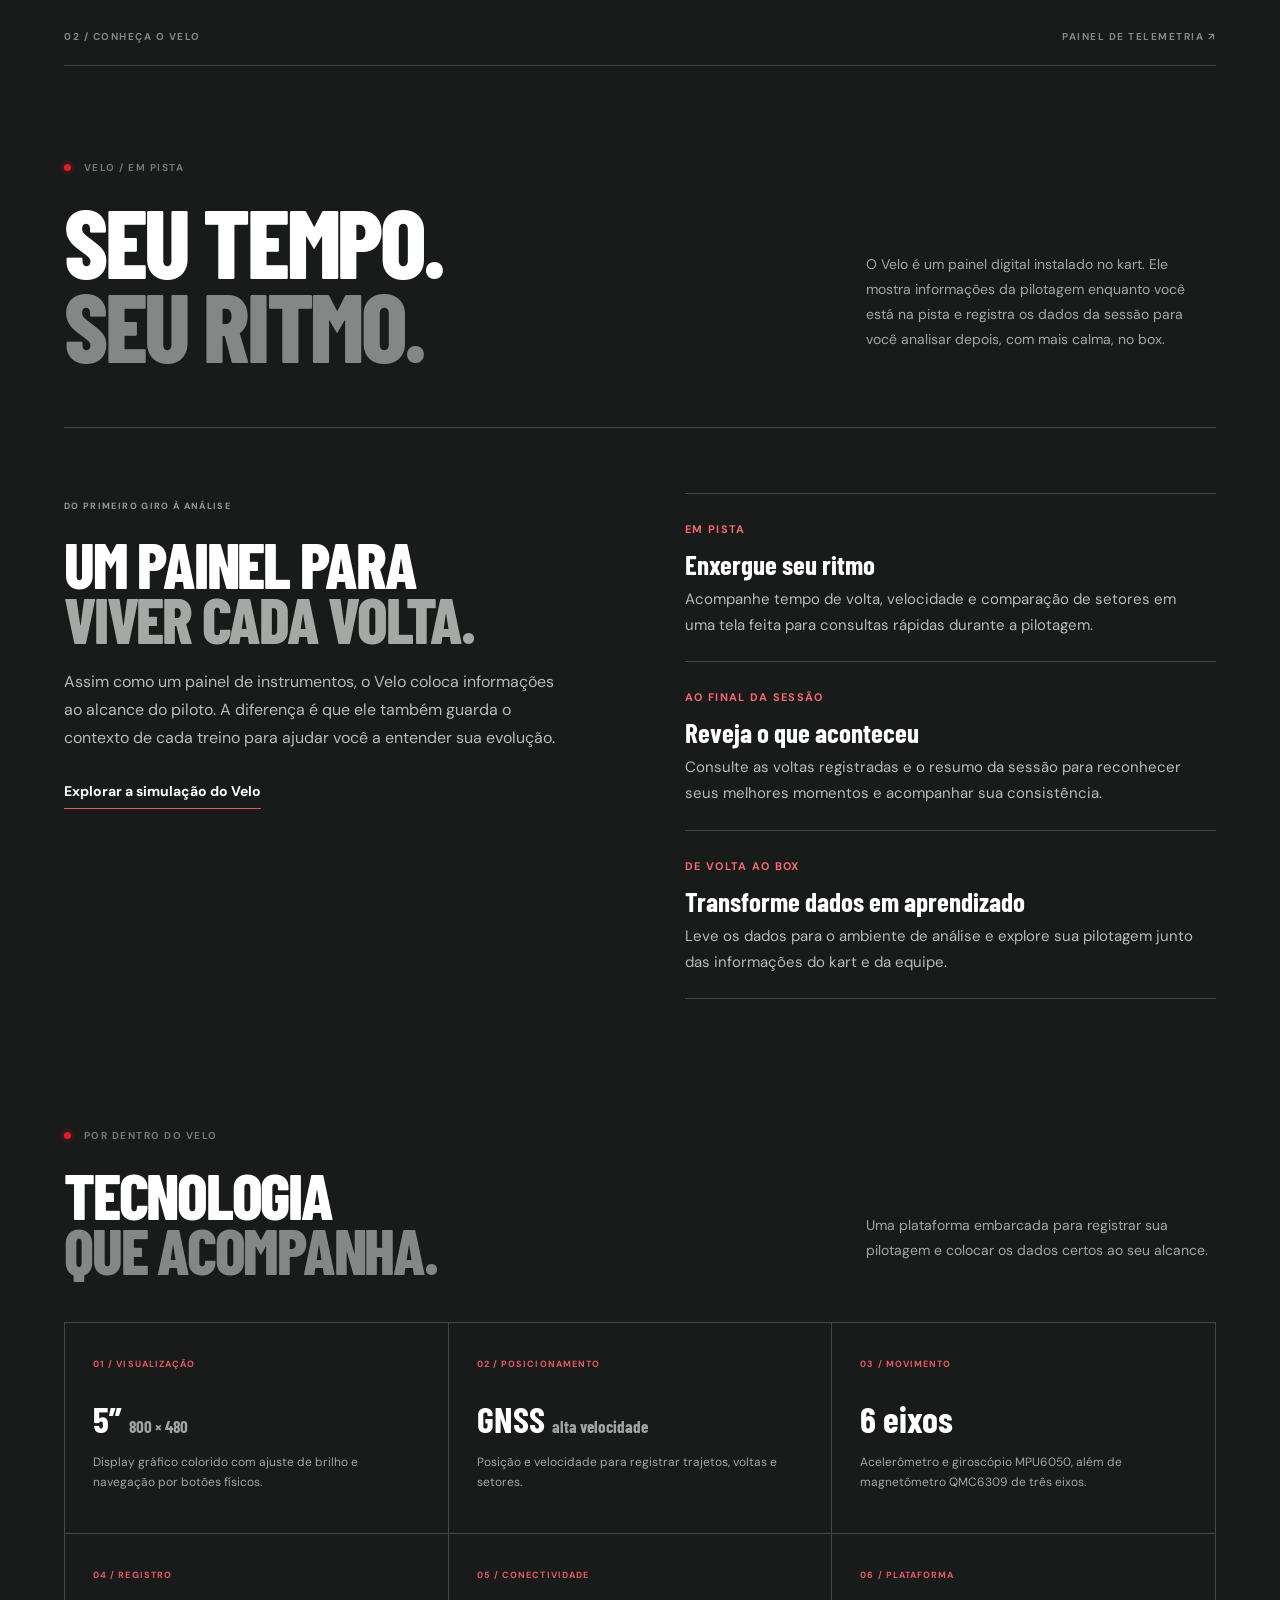
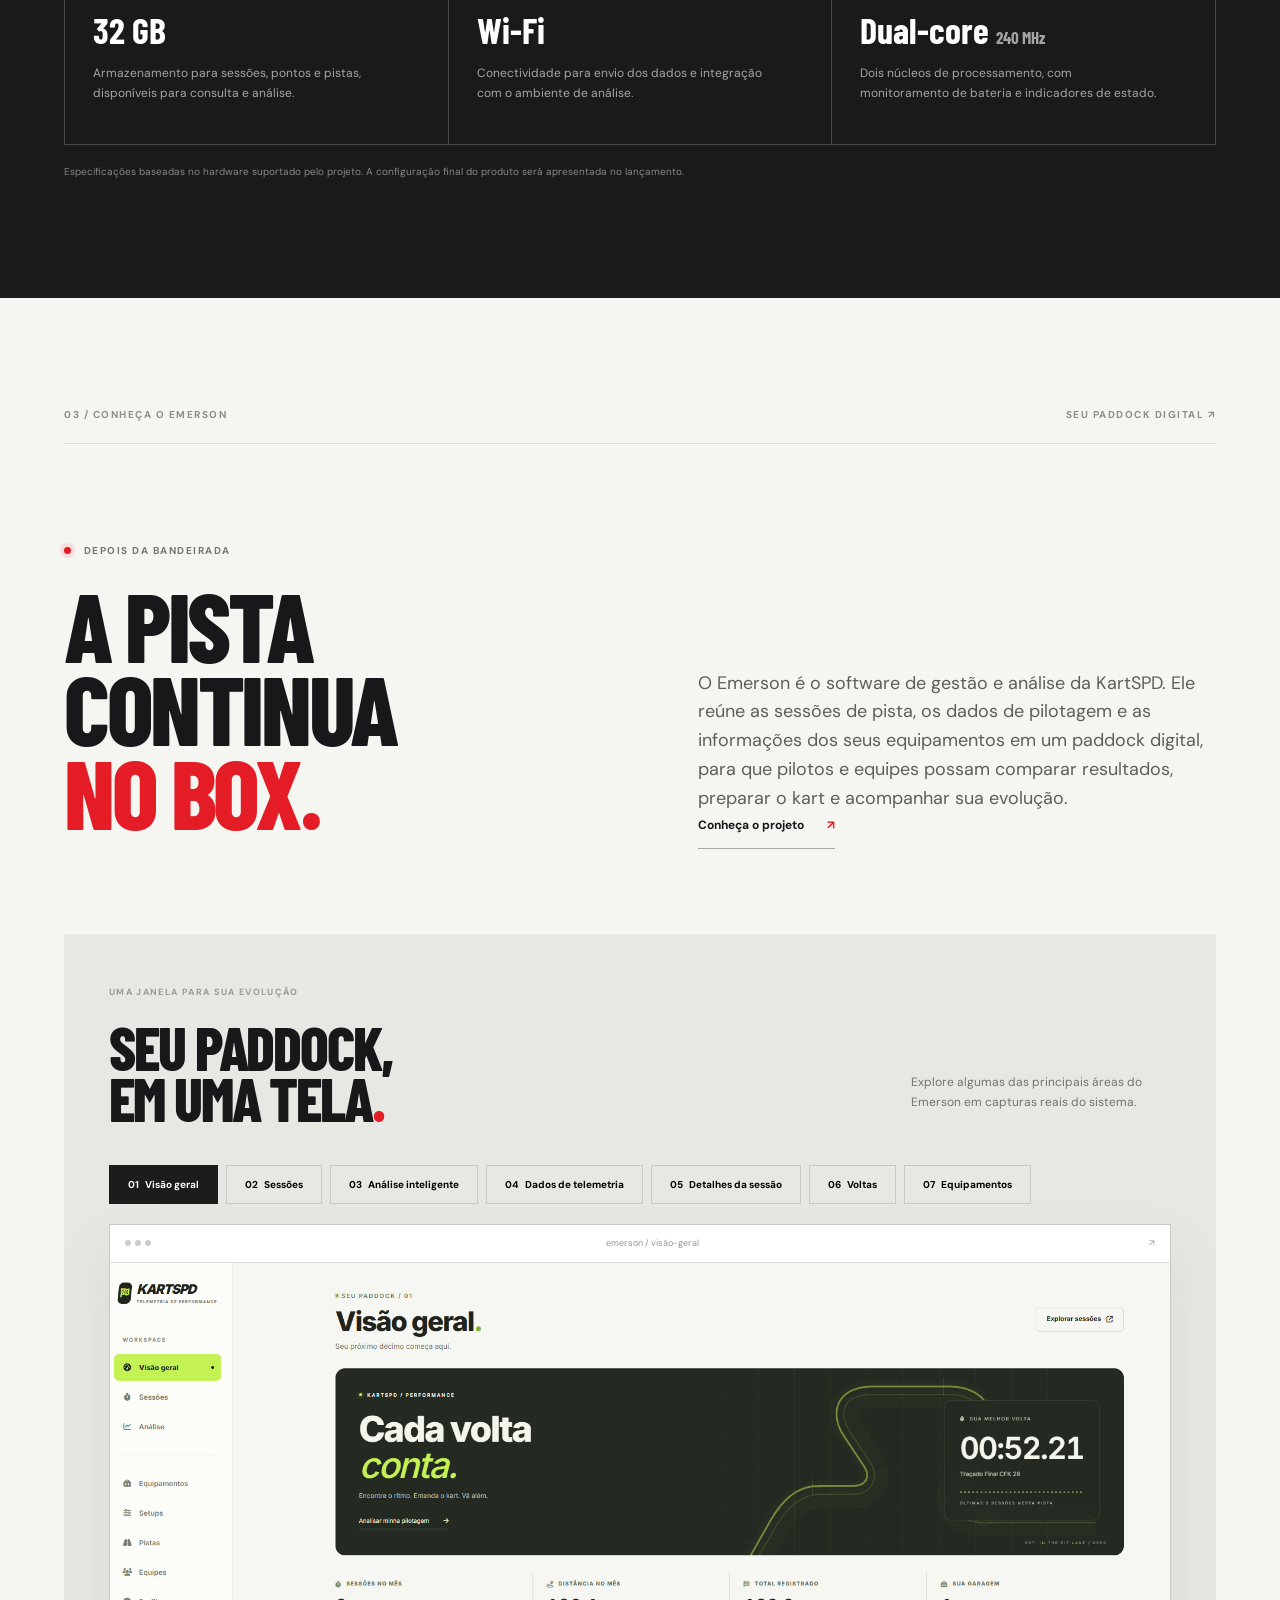
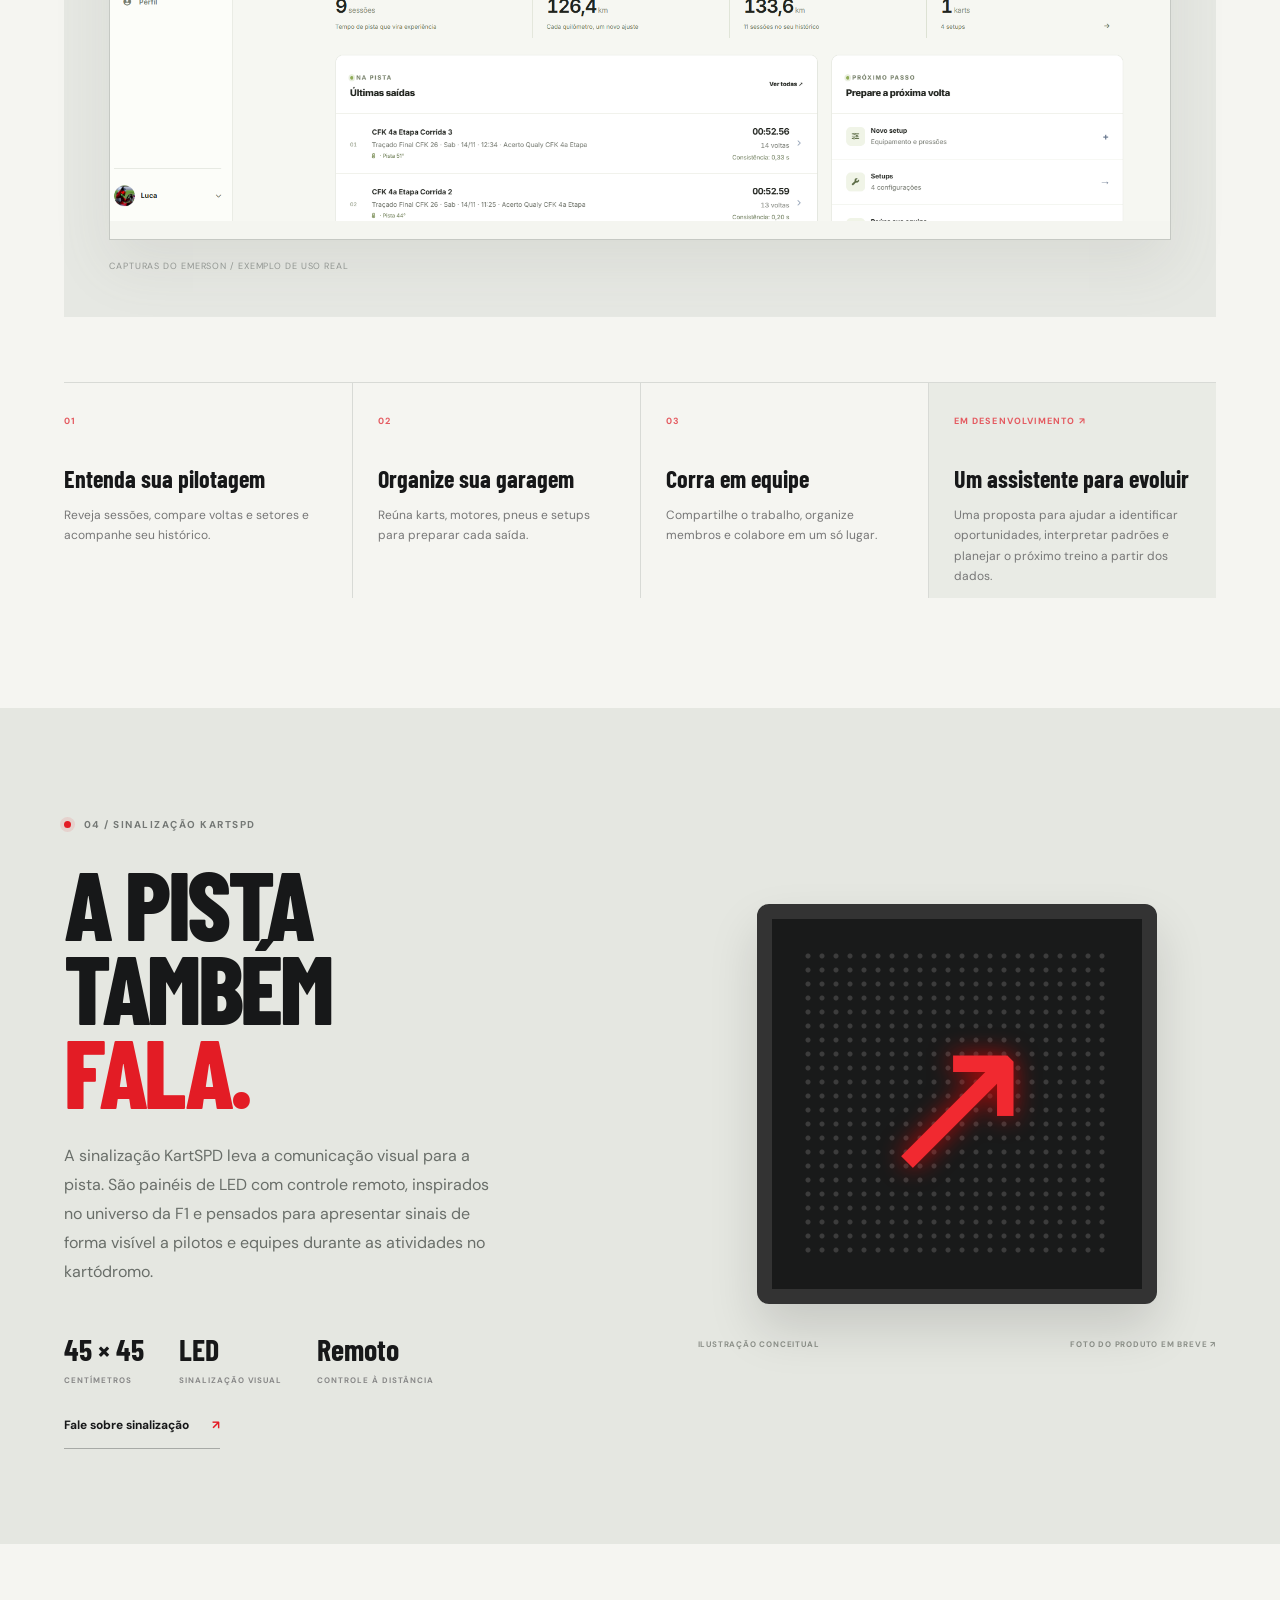
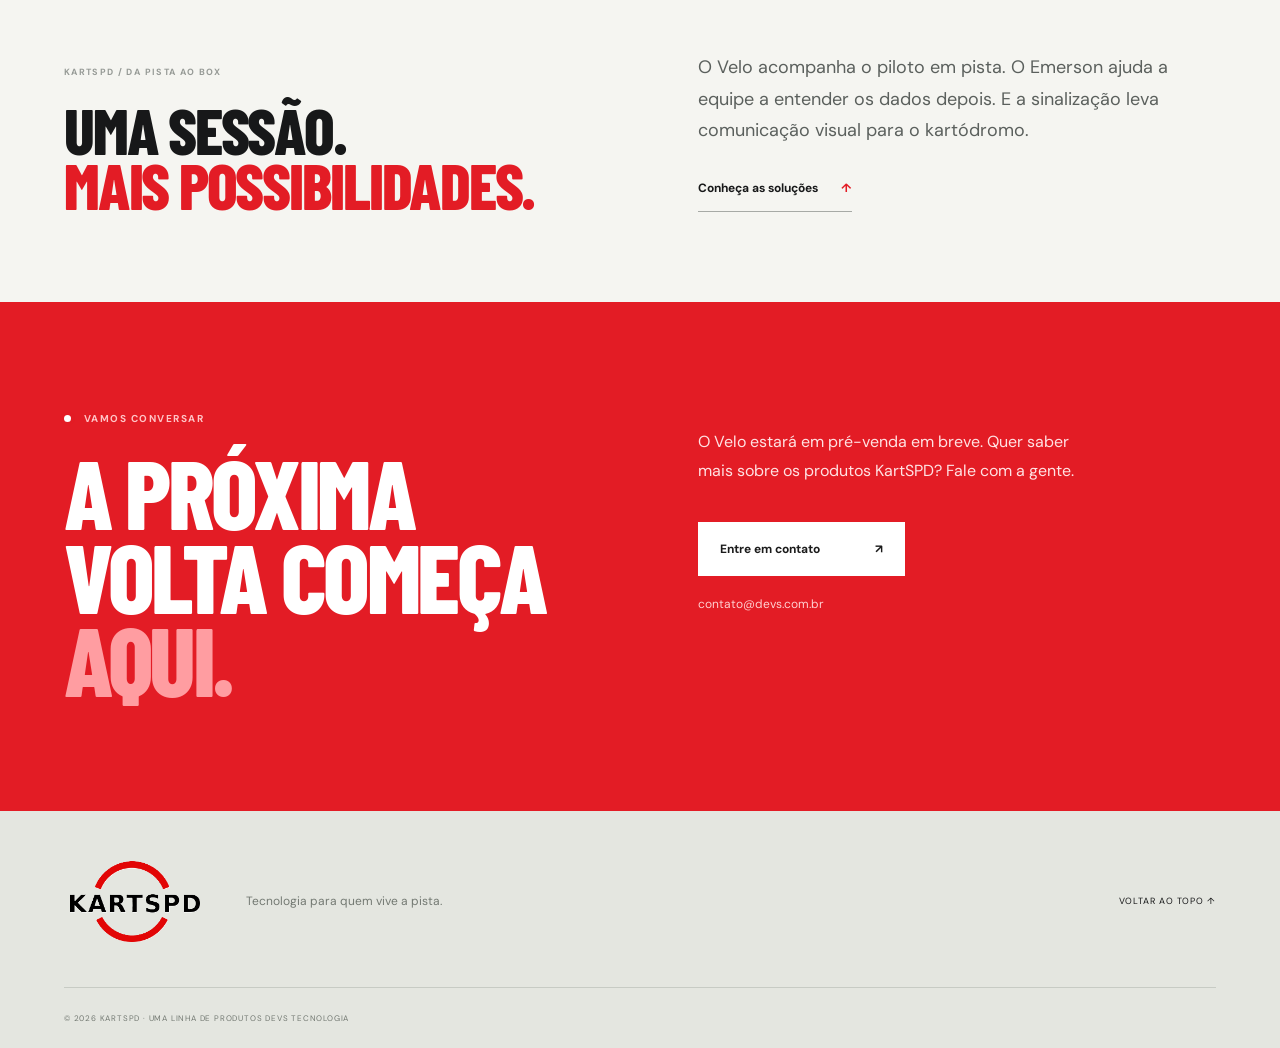
==== commit deff9304: "Explain KartSPD solutions and enrich Velo section" ====
--- a/docs/index.html
+++ b/docs/index.html
@@ -2,7 +2,7 @@
 <header class="nav"><a class="logo" href="#inicio" aria-label="KartSPD — início"><img src="assets/kartspd-logo.png" alt="KartSPD"></a><nav aria-label="Navegação principal"><a href="#velo">Velo</a><a href="#emerson">Emerson</a><a href="#sinalizacao">Sinalização</a></nav><a class="nav-cta" href="mailto:contato@devs.com.br">Fale com a gente <span>↗</span></a></header>
 <main id="inicio"><section class="hero"><div class="hero-bg"></div><div class="hero-layout"><div class="hero-copy"><div class="kicker"><i></i> KARTSPD / TECNOLOGIA PARA O KART</div><h1>O PRÓXIMO<br>PASSO É<br><em>MAIS RÁPIDO.</em></h1><p>Da pista ao box, transformamos informação em uma nova forma de viver o kart.</p><div class="hero-actions"><a class="btn red" href="#simulacao">Experimente o Velo <span>↗</span></a><a class="link-arrow" href="#emerson">Conheça o Emerson <span>↗</span></a></div></div><div class="demo-shell" id="simulacao"><div class="demo-copy"><span class="micro">EXPERIMENTE / 01</span><h3>UMA VOLTA<br>COM O VELO<span>.</span></h3><p>Veja uma simulação acelerada da interface proposta e explore as principais telas de temporização.</p><div class="demo-tabs" role="tablist" aria-label="Telas do Velo"><button class="active" data-screen="pista" role="tab" aria-selected="true"><b>01</b> Em pista <span>↗</span></button><button data-screen="chegada" role="tab" aria-selected="false"><b>02</b> Fechando volta <span>↗</span></button><button data-screen="resumo" role="tab" aria-selected="false"><b>03</b> Resumo da sessão <span>↗</span></button><button data-screen="voltas" role="tab" aria-selected="false"><b>04</b> Voltas <span>↗</span></button><button data-screen="menu" role="tab" aria-selected="false"><b>05</b> Menu <span>↗</span></button></div><div class="demo-caption"><i></i> SIMULAÇÃO ILUSTRATIVA<br><small>Dados fictícios · tempo acelerado</small></div></div><div class="device-area"><div class="device"><div class="screentop"><span id="screen-title">EM PISTA</span><span>▰ &nbsp; GPS &nbsp; 14:32</span></div><div id="screen" class="screen-content"></div></div><div class="device-meta"><span>INTERFACE PROPOSTA / VELO</span><span id="demo-status">● SIMULAÇÃO EM ANDAMENTO</span></div></div></div></div><div class="hero-footer"><span>ROLE PARA EXPLORAR ↓</span><span>VELOCIDADE É SÓ O COMEÇO &nbsp; / &nbsp; 01—03</span></div></section>
 <section class="manifesto"><div class="section-label"><span>01 / O ECOSSISTEMA</span><span>FEITO PARA EVOLUIR ↗</span></div><div class="manifesto-grid"><h2>UMA VOLTA<br>GERA <em>MUITO<br>MAIS.</em></h2><div><p class="lead">Um painel para sentir o ritmo. Um software para entender cada detalhe. E tecnologia para conectar tudo isso à pista.</p><div class="ecosystem"><a href="#velo"><b>01</b><span>Velo<small>SEU PAINEL EM PISTA</small></span><strong>↗</strong></a><a href="#emerson"><b>02</b><span>Emerson<small>SEU PADDOCK DIGITAL</small></span><strong>↗</strong></a><a href="#sinalizacao"><b>03</b><span>Sinalização<small>COMUNICAÇÃO NA PISTA</small></span><strong>↗</strong></a></div></div></div></section>
-<section class="velo" id="velo"><div class="section-label inverse"><span>02 / CONHEÇA O VELO</span><span>PAINEL DE TELEMETRIA ↗</span></div><div class="velo-heading"><div><div class="kicker"><i></i> VELO / EM PISTA</div><h2>SEU TEMPO.<br><em>SEU RITMO.</em></h2></div><p>As informações que importam, no momento em que importam. Acompanhe a volta, compare seus setores e leve sua sessão para análise no box.</p></div><div class="spec-intro"><div><div class="kicker"><i></i> POR DENTRO DO VELO</div><h3>TECNOLOGIA<br><em>QUE ACOMPANHA.</em></h3></div><p>Uma plataforma embarcada para registrar sua pilotagem e colocar os dados certos ao seu alcance.</p></div><div class="spec-grid"><article><span>01 / VISUALIZAÇÃO</span><h4>5” <small>800 × 480</small></h4><p>Display gráfico colorido com ajuste de brilho e navegação por botões físicos.</p></article><article><span>02 / POSICIONAMENTO</span><h4>GNSS <small>alta velocidade</small></h4><p>Posição e velocidade para registrar trajetos, voltas e setores.</p></article><article><span>03 / MOVIMENTO</span><h4>6 eixos</h4><p>Acelerômetro e giroscópio MPU6050, além de magnetômetro QMC6309 de três eixos.</p></article><article><span>04 / REGISTRO</span><h4>32 GB</h4><p>Armazenamento para sessões, pontos e pistas, disponíveis para consulta e análise.</p></article><article><span>05 / CONECTIVIDADE</span><h4>Wi-Fi</h4><p>Conectividade para envio dos dados e integração com o ambiente de análise.</p></article><article><span>06 / PLATAFORMA</span><h4>Dual-core <small>240 MHz</small></h4><p>Dois núcleos de processamento, com monitoramento de bateria e indicadores de estado.</p></article></div><p class="spec-note">Especificações baseadas no hardware suportado pelo projeto. A configuração final do produto será apresentada no lançamento.</p></section>
-<section class="emerson" id="emerson"><div class="section-label"><span>03 / CONHEÇA O EMERSON</span><span>SEU PADDOCK DIGITAL ↗</span></div><div class="emerson-intro"><div><div class="kicker"><i></i> DEPOIS DA BANDEIRADA</div><h2>A PISTA<br>CONTINUA<br><em>NO BOX.</em></h2></div><div><p class="lead">O Emerson reúne os dados das suas sessões com o contexto do kart e da equipe. Para comparar, preparar e voltar à pista com mais clareza.</p><a class="link-arrow" href="mailto:contato@devs.com.br?subject=Quero%20conhecer%20o%20Emerson">Conheça o projeto <span>↗</span></a></div></div><div class="software-stage"><div class="software-top"><div><span class="micro">UMA JANELA PARA SUA EVOLUÇÃO</span><h3>SEU PADDOCK,<br>EM UMA TELA<span>.</span></h3></div><p>Explore algumas das principais áreas do Emerson em capturas reais do sistema.</p></div><div class="software-tabs" role="tablist" aria-label="Telas do Emerson"><button class="active" data-app="visao" role="tab" aria-selected="true">01 &nbsp; Visão geral</button><button data-app="sessoes" role="tab" aria-selected="false">02 &nbsp; Sessões</button><button data-app="analise" role="tab" aria-selected="false">03 &nbsp; Análise inteligente</button><button data-app="telemetria" role="tab" aria-selected="false">04 &nbsp; Dados de telemetria</button><button data-app="sessao" role="tab" aria-selected="false">05 &nbsp; Detalhes da sessão</button><button data-app="voltas" role="tab" aria-selected="false">06 &nbsp; Voltas</button><button data-app="equipamentos" role="tab" aria-selected="false">07 &nbsp; Equipamentos</button></div><div class="browser"><div class="browser-bar"><span><i></i><i></i><i></i></span><div>emerson / <b id="app-path">visão-geral</b></div><span>↗</span></div><div id="app-screen" class="emerson-shot"></div></div><p class="preview-note">CAPTURAS DO EMERSON / EXEMPLO DE USO REAL</p></div><div class="emerson-features"><article><span>01</span><h4>Entenda sua pilotagem</h4><p>Reveja sessões, compare voltas e setores e acompanhe seu histórico.</p></article><article><span>02</span><h4>Organize sua garagem</h4><p>Reúna karts, motores, pneus e setups para preparar cada saída.</p></article><article><span>03</span><h4>Corra em equipe</h4><p>Compartilhe o trabalho, organize membros e colabore em um só lugar.</p></article><article class="assistant-card"><span>EM DESENVOLVIMENTO ↗</span><h4>Um assistente para evoluir</h4><p>Uma proposta para ajudar a identificar oportunidades, interpretar padrões e planejar o próximo treino a partir dos dados.</p></article></div></section>
-<section class="signals" id="sinalizacao"><div class="signal-layout"><div class="signal-copy"><div class="kicker"><i></i> 04 / SINALIZAÇÃO KARTSPD</div><h2>A PISTA<br>TAMBÉM<br><em>FALA.</em></h2><p>Painéis de sinalização em LED inspirados no universo da F1 e pensados para o kart. Comunicação visual para fazer parte da experiência na pista.</p><div class="signal-specs"><div><strong>45 × 45</strong><span>CENTÍMETROS</span></div><div><strong>LED</strong><span>SINALIZAÇÃO VISUAL</span></div><div><strong>Remoto</strong><span>CONTROLE À DISTÂNCIA</span></div></div><a class="link-arrow" href="mailto:contato@devs.com.br?subject=Sinaliza%C3%A7%C3%A3o%20KartSPD">Fale sobre sinalização <span>↗</span></a></div><div class="signal-art"><div class="signal-frame"><div class="leds"></div><span>↗</span></div><div class="art-caption">ILUSTRAÇÃO CONCEITUAL <span>FOTO DO PRODUTO EM BREVE ↗</span></div></div></div></section>
-<section class="photo-reserve"><div><span class="micro">PRODUTO / VELO</span><h3>O VELO,<br>DE PERTO<span>.</span></h3><p>Espaço reservado para as fotos do painel.</p></div><div class="reserve-mark">+</div><span class="reserve-bottom">IMAGENS EM BREVE / 01</span></section><section class="contact"><div><div class="kicker"><i></i> VAMOS CONVERSAR</div><h2>A PRÓXIMA<br>VOLTA COMEÇA<br><em>AQUI.</em></h2></div><div><p>O Velo estará em pré-venda em breve. Quer saber mais sobre os produtos KartSPD? Fale com a gente.</p><a class="btn white" href="mailto:contato@devs.com.br">Entre em contato <span>↗</span></a><a class="contact-email" href="mailto:contato@devs.com.br">contato@devs.com.br</a></div></section></main><footer><div><a class="footer-logo" href="#inicio"><img src="assets/kartspd-logo.png" alt="KartSPD"></a><p>Tecnologia para quem vive a pista.</p><a href="#inicio">VOLTAR AO TOPO ↑</a></div><small>© 2026 KARTSPD · UMA LINHA DE PRODUTOS DEVS TECNOLOGIA</small></footer><script src="script.js"></script></body></html>
+<section class="velo" id="velo"><div class="section-label inverse"><span>02 / CONHEÇA O VELO</span><span>PAINEL DE TELEMETRIA ↗</span></div><div class="velo-heading"><div><div class="kicker"><i></i> VELO / EM PISTA</div><h2>SEU TEMPO.<br><em>SEU RITMO.</em></h2></div><p>O Velo é um painel digital instalado no kart. Ele mostra informações da pilotagem enquanto você está na pista e registra os dados da sessão para você analisar depois, com mais calma, no box.</p></div><div class="velo-explainer"><div class="velo-explainer-heading"><span class="micro">DO PRIMEIRO GIRO À ANÁLISE</span><h3>UM PAINEL PARA<br><em>VIVER CADA VOLTA.</em></h3><p>Assim como um painel de instrumentos, o Velo coloca informações ao alcance do piloto. A diferença é que ele também guarda o contexto de cada treino para ajudar você a entender sua evolução.</p><a class="velo-demo-link" href="#simulacao">Explorar a simulação do Velo</a></div><div class="velo-steps"><article><span>EM PISTA</span><h4>Enxergue seu ritmo</h4><p>Acompanhe tempo de volta, velocidade e comparação de setores em uma tela feita para consultas rápidas durante a pilotagem.</p></article><article><span>AO FINAL DA SESSÃO</span><h4>Reveja o que aconteceu</h4><p>Consulte as voltas registradas e o resumo da sessão para reconhecer seus melhores momentos e acompanhar sua consistência.</p></article><article><span>DE VOLTA AO BOX</span><h4>Transforme dados em aprendizado</h4><p>Leve os dados para o ambiente de análise e explore sua pilotagem junto das informações do kart e da equipe.</p></article></div></div><div class="spec-intro"><div><div class="kicker"><i></i> POR DENTRO DO VELO</div><h3>TECNOLOGIA<br><em>QUE ACOMPANHA.</em></h3></div><p>Uma plataforma embarcada para registrar sua pilotagem e colocar os dados certos ao seu alcance.</p></div><div class="spec-grid"><article><span>01 / VISUALIZAÇÃO</span><h4>5” <small>800 × 480</small></h4><p>Display gráfico colorido com ajuste de brilho e navegação por botões físicos.</p></article><article><span>02 / POSICIONAMENTO</span><h4>GNSS <small>alta velocidade</small></h4><p>Posição e velocidade para registrar trajetos, voltas e setores.</p></article><article><span>03 / MOVIMENTO</span><h4>6 eixos</h4><p>Acelerômetro e giroscópio MPU6050, além de magnetômetro QMC6309 de três eixos.</p></article><article><span>04 / REGISTRO</span><h4>32 GB</h4><p>Armazenamento para sessões, pontos e pistas, disponíveis para consulta e análise.</p></article><article><span>05 / CONECTIVIDADE</span><h4>Wi-Fi</h4><p>Conectividade para envio dos dados e integração com o ambiente de análise.</p></article><article><span>06 / PLATAFORMA</span><h4>Dual-core <small>240 MHz</small></h4><p>Dois núcleos de processamento, com monitoramento de bateria e indicadores de estado.</p></article></div><p class="spec-note">Especificações baseadas no hardware suportado pelo projeto. A configuração final do produto será apresentada no lançamento.</p></section>
+<section class="emerson" id="emerson"><div class="section-label"><span>03 / CONHEÇA O EMERSON</span><span>SEU PADDOCK DIGITAL ↗</span></div><div class="emerson-intro"><div><div class="kicker"><i></i> DEPOIS DA BANDEIRADA</div><h2>A PISTA<br>CONTINUA<br><em>NO BOX.</em></h2></div><div><p class="lead">O Emerson é o software de gestão e análise da KartSPD. Ele reúne as sessões de pista, os dados de pilotagem e as informações dos seus equipamentos em um paddock digital, para que pilotos e equipes possam comparar resultados, preparar o kart e acompanhar sua evolução.</p><a class="link-arrow" href="mailto:contato@devs.com.br?subject=Quero%20conhecer%20o%20Emerson">Conheça o projeto <span>↗</span></a></div></div><div class="software-stage"><div class="software-top"><div><span class="micro">UMA JANELA PARA SUA EVOLUÇÃO</span><h3>SEU PADDOCK,<br>EM UMA TELA<span>.</span></h3></div><p>Explore algumas das principais áreas do Emerson em capturas reais do sistema.</p></div><div class="software-tabs" role="tablist" aria-label="Telas do Emerson"><button class="active" data-app="visao" role="tab" aria-selected="true">01 &nbsp; Visão geral</button><button data-app="sessoes" role="tab" aria-selected="false">02 &nbsp; Sessões</button><button data-app="analise" role="tab" aria-selected="false">03 &nbsp; Análise inteligente</button><button data-app="telemetria" role="tab" aria-selected="false">04 &nbsp; Dados de telemetria</button><button data-app="sessao" role="tab" aria-selected="false">05 &nbsp; Detalhes da sessão</button><button data-app="voltas" role="tab" aria-selected="false">06 &nbsp; Voltas</button><button data-app="equipamentos" role="tab" aria-selected="false">07 &nbsp; Equipamentos</button></div><div class="browser"><div class="browser-bar"><span><i></i><i></i><i></i></span><div>emerson / <b id="app-path">visão-geral</b></div><span>↗</span></div><div id="app-screen" class="emerson-shot"></div></div><p class="preview-note">CAPTURAS DO EMERSON / EXEMPLO DE USO REAL</p></div><div class="emerson-features"><article><span>01</span><h4>Entenda sua pilotagem</h4><p>Reveja sessões, compare voltas e setores e acompanhe seu histórico.</p></article><article><span>02</span><h4>Organize sua garagem</h4><p>Reúna karts, motores, pneus e setups para preparar cada saída.</p></article><article><span>03</span><h4>Corra em equipe</h4><p>Compartilhe o trabalho, organize membros e colabore em um só lugar.</p></article><article class="assistant-card"><span>EM DESENVOLVIMENTO ↗</span><h4>Um assistente para evoluir</h4><p>Uma proposta para ajudar a identificar oportunidades, interpretar padrões e planejar o próximo treino a partir dos dados.</p></article></div></section>
+<section class="signals" id="sinalizacao"><div class="signal-layout"><div class="signal-copy"><div class="kicker"><i></i> 04 / SINALIZAÇÃO KARTSPD</div><h2>A PISTA<br>TAMBÉM<br><em>FALA.</em></h2><p>A sinalização KartSPD leva a comunicação visual para a pista. São painéis de LED com controle remoto, inspirados no universo da F1 e pensados para apresentar sinais de forma visível a pilotos e equipes durante as atividades no kartódromo.</p><div class="signal-specs"><div><strong>45 × 45</strong><span>CENTÍMETROS</span></div><div><strong>LED</strong><span>SINALIZAÇÃO VISUAL</span></div><div><strong>Remoto</strong><span>CONTROLE À DISTÂNCIA</span></div></div><a class="link-arrow" href="mailto:contato@devs.com.br?subject=Sinaliza%C3%A7%C3%A3o%20KartSPD">Fale sobre sinalização <span>↗</span></a></div><div class="signal-art"><div class="signal-frame"><div class="leds"></div><span>↗</span></div><div class="art-caption">ILUSTRAÇÃO CONCEITUAL <span>FOTO DO PRODUTO EM BREVE ↗</span></div></div></div></section>
+<section class="journey"><div class="journey-inner"><div><span class="micro">KARTSPD / DA PISTA AO BOX</span><h3>UMA SESSÃO.<br><em>MAIS POSSIBILIDADES.</em></h3></div><div><p>O Velo acompanha o piloto em pista. O Emerson ajuda a equipe a entender os dados depois. E a sinalização leva comunicação visual para o kartódromo.</p><a class="link-arrow" href="#inicio">Conheça as soluções <span>↑</span></a></div></div></section><section class="contact"><div><div class="kicker"><i></i> VAMOS CONVERSAR</div><h2>A PRÓXIMA<br>VOLTA COMEÇA<br><em>AQUI.</em></h2></div><div><p>O Velo estará em pré-venda em breve. Quer saber mais sobre os produtos KartSPD? Fale com a gente.</p><a class="btn white" href="mailto:contato@devs.com.br">Entre em contato <span>↗</span></a><a class="contact-email" href="mailto:contato@devs.com.br">contato@devs.com.br</a></div></section></main><footer><div><a class="footer-logo" href="#inicio"><img src="assets/kartspd-logo.png" alt="KartSPD"></a><p>Tecnologia para quem vive a pista.</p><a href="#inicio">VOLTAR AO TOPO ↑</a></div><small>© 2026 KARTSPD · UMA LINHA DE PRODUTOS DEVS TECNOLOGIA</small></footer><script src="script.js"></script></body></html>
--- a/docs/style.css
+++ b/docs/style.css
@@ -15,3 +15,6 @@
 .hero .device .velo-screen{display:block;width:100%;height:100%;object-fit:fill}
 .hero .demo-tabs button{min-width:max-content;padding-left:12px;padding-right:12px}
 .emerson-shot{width:100%;aspect-ratio:1.84;background:#f4f5f0;display:flex;align-items:flex-start;justify-content:center;overflow:hidden}.emerson-shot img{display:block;width:100%;height:100%;object-fit:contain;object-position:top center}
+/* Explicação das soluções */
+.velo-explainer{max-width:1440px;margin:0 auto;display:grid;grid-template-columns:1fr 1.05fr;gap:10%;padding:65px 0 10px;border-top:1px solid #464846}.velo-explainer-heading h3,.journey h3{font-size:clamp(46px,5vw,72px);margin:22px 0}.velo-explainer-heading h3 em{color:#a5a9a5}.velo-explainer-heading p,.velo-steps p{font-size:16px;line-height:1.75;color:#b8bcb9;max-width:510px}.velo-demo-link{display:inline-block;margin-top:14px;padding-bottom:8px;border-bottom:1px solid #e35b61;color:#fff;font-size:14px;font-weight:700}.velo-steps{border-top:1px solid #464846}.velo-steps article{padding:23px 0;border-bottom:1px solid #464846}.velo-steps article span{font-size:11px;letter-spacing:.12em;font-weight:700;color:#f26a70}.velo-steps h4{font:700 27px 'Barlow Condensed',sans-serif;margin:10px 0 6px}.velo-steps p{margin:0;font-size:15px}.journey{padding:90px 5%;background:#f5f5f1}.journey-inner{max-width:1440px;margin:auto;display:grid;grid-template-columns:1fr 1fr;gap:10%;align-items:end}.journey h3{margin-bottom:0}.journey p{font-size:18px;line-height:1.75;color:#5b605d;max-width:520px}.journey .link-arrow{display:inline-block}.emerson-intro .lead{font-size:18px}
+@media(max-width:800px){.velo-explainer,.journey-inner{grid-template-columns:1fr;gap:35px}.velo-explainer{padding-top:50px}.journey{padding:75px 5%}.velo-explainer-heading p{font-size:16px}}
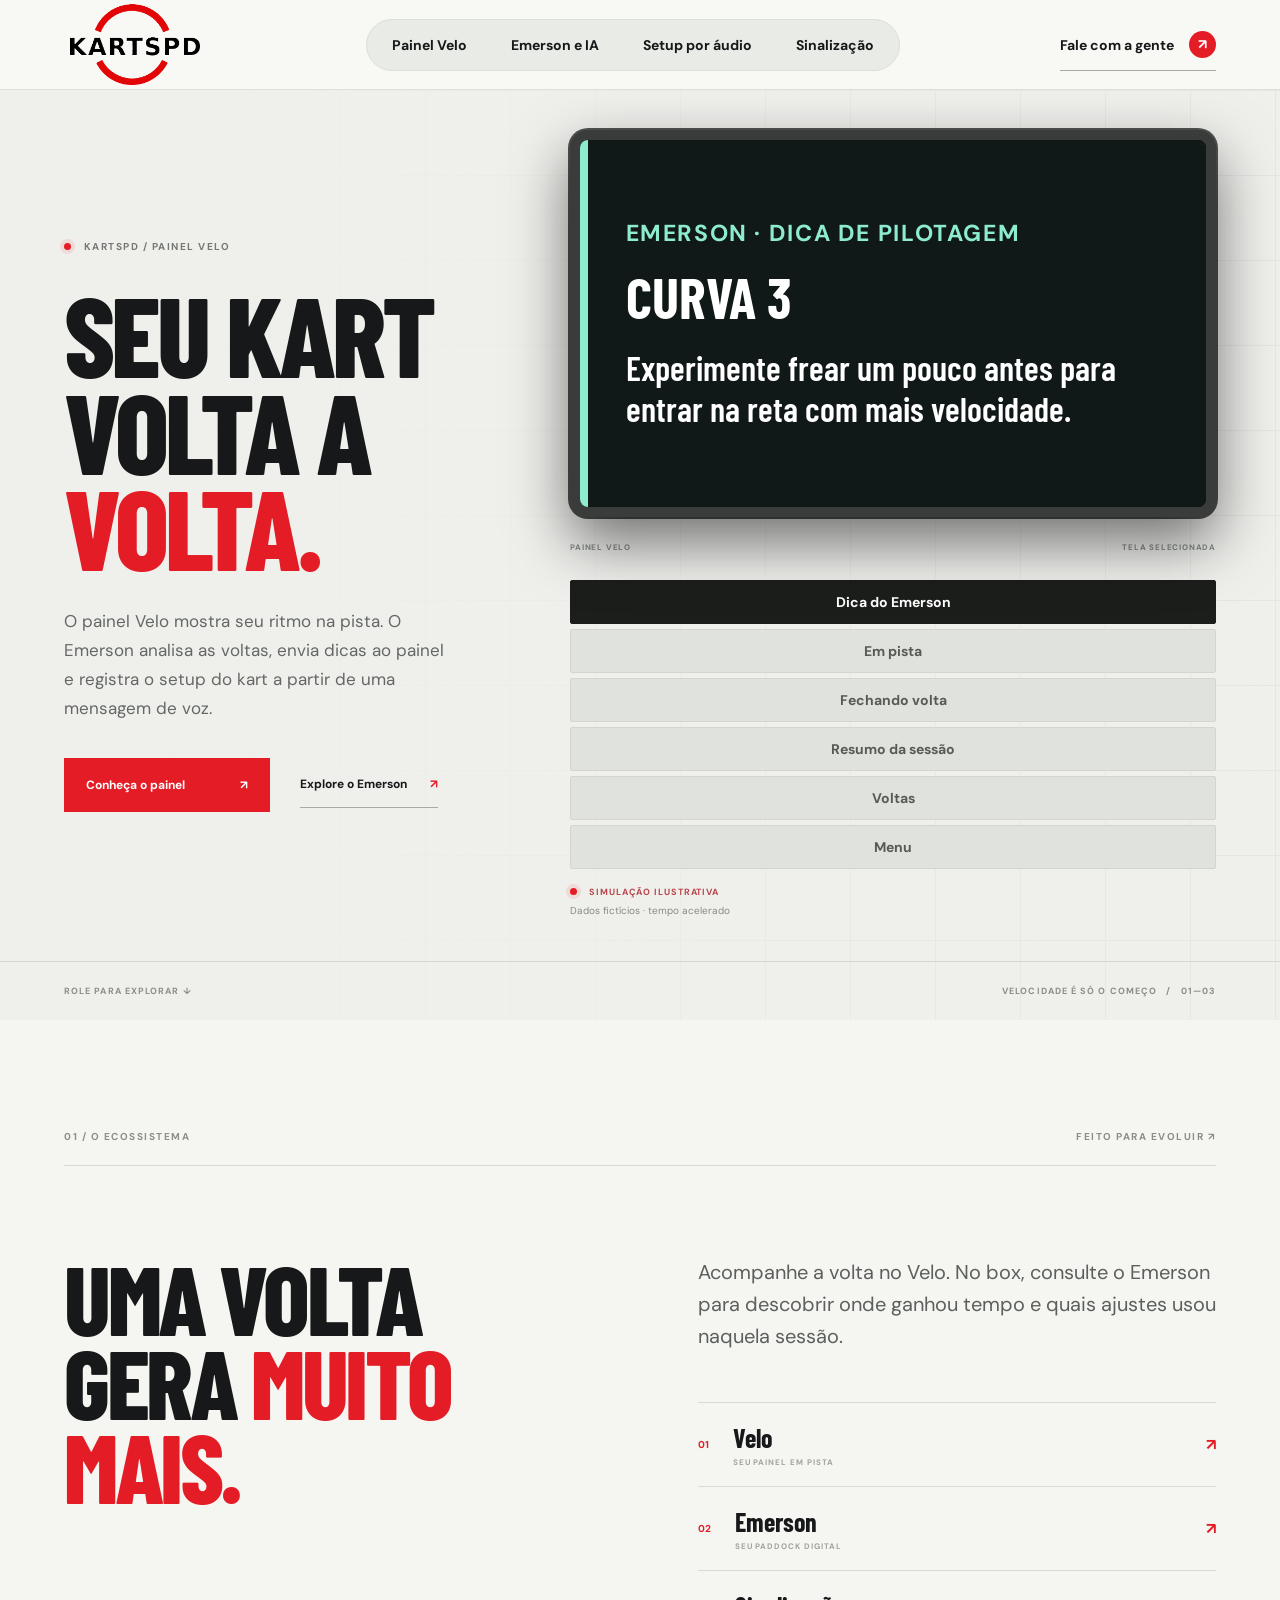
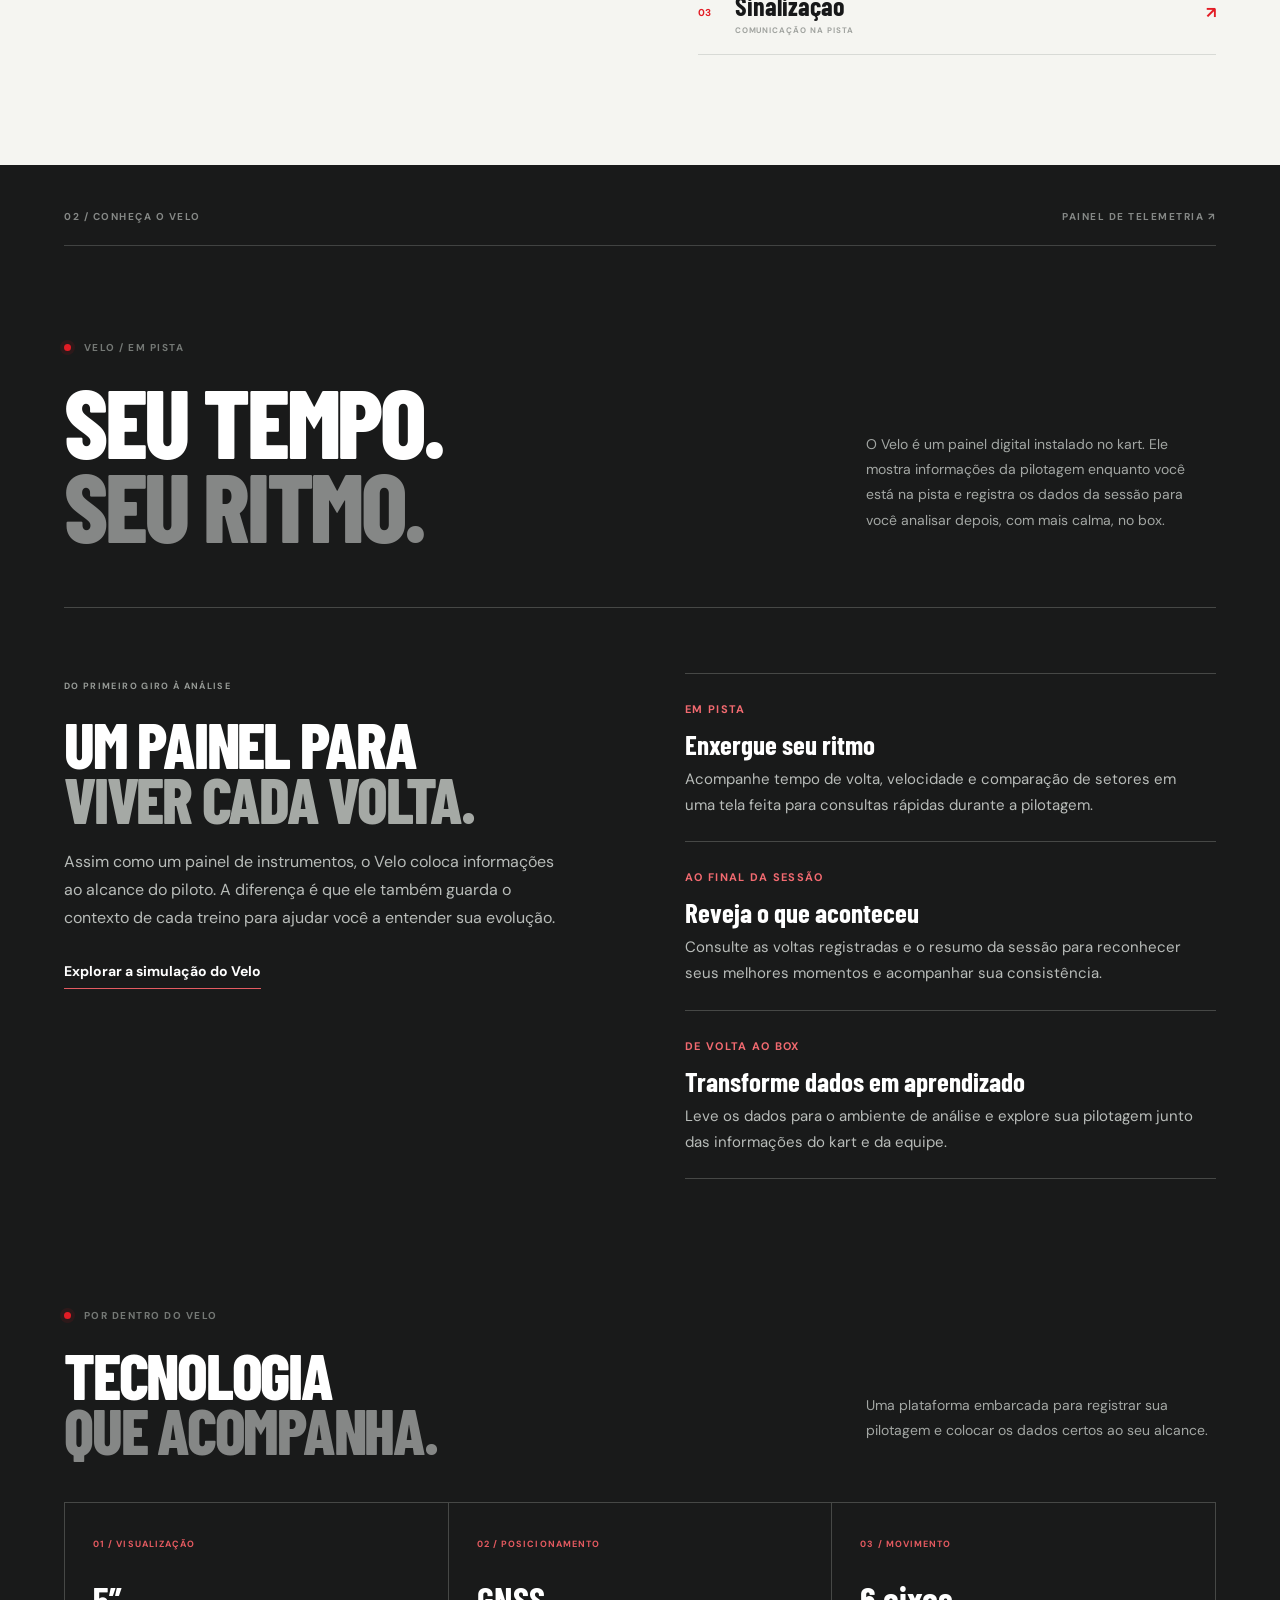
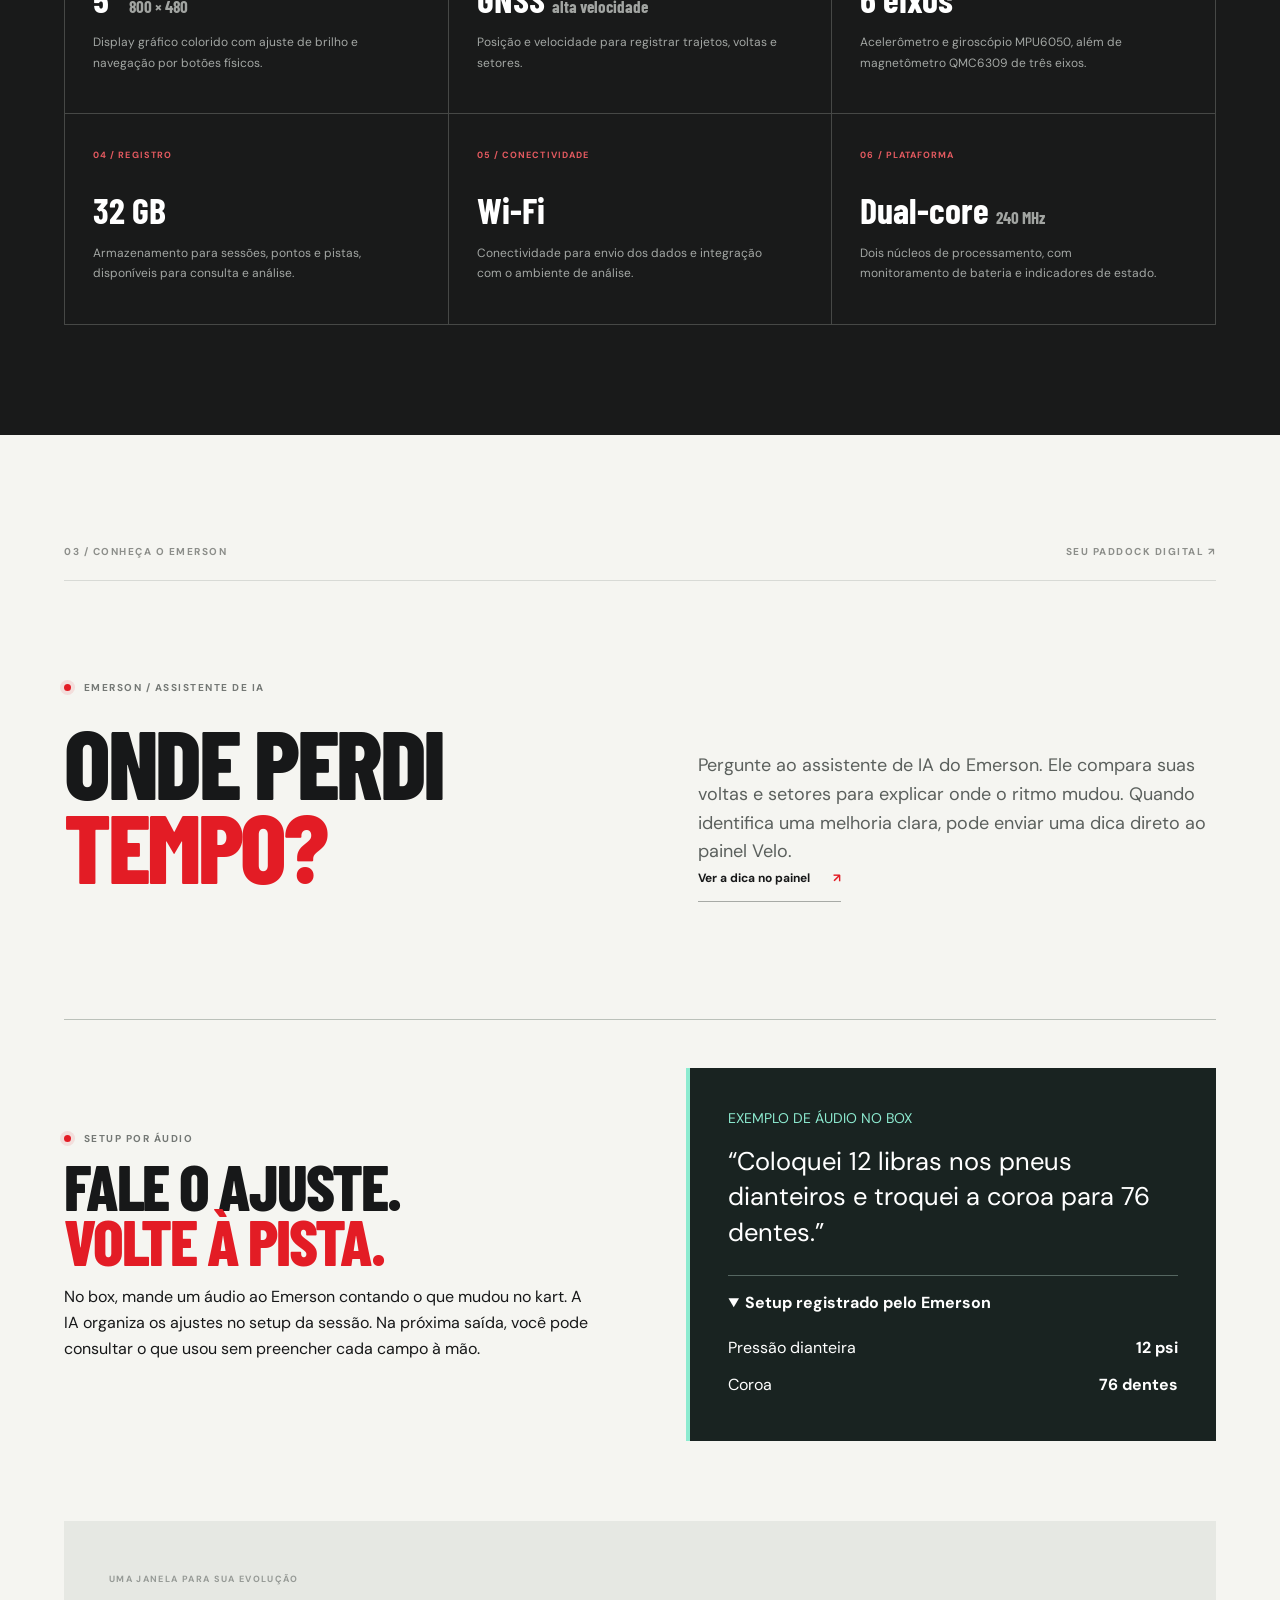
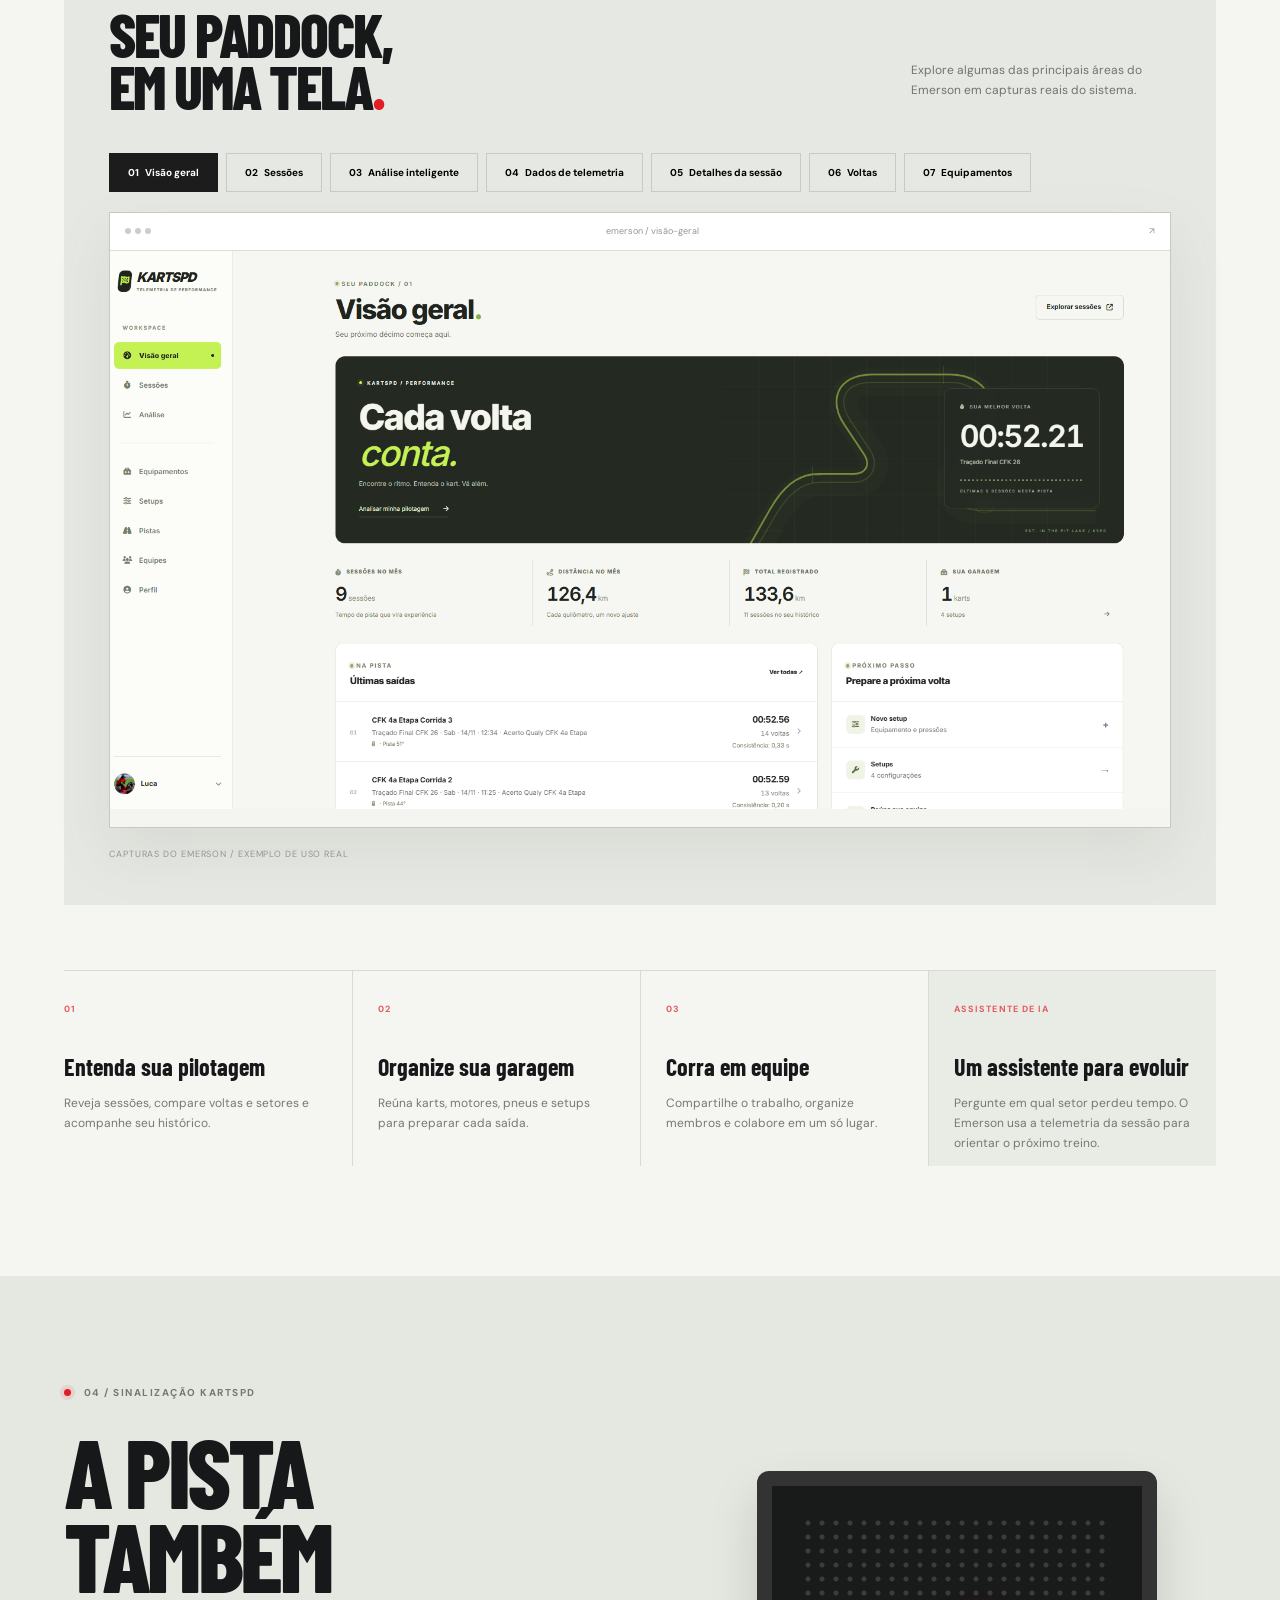
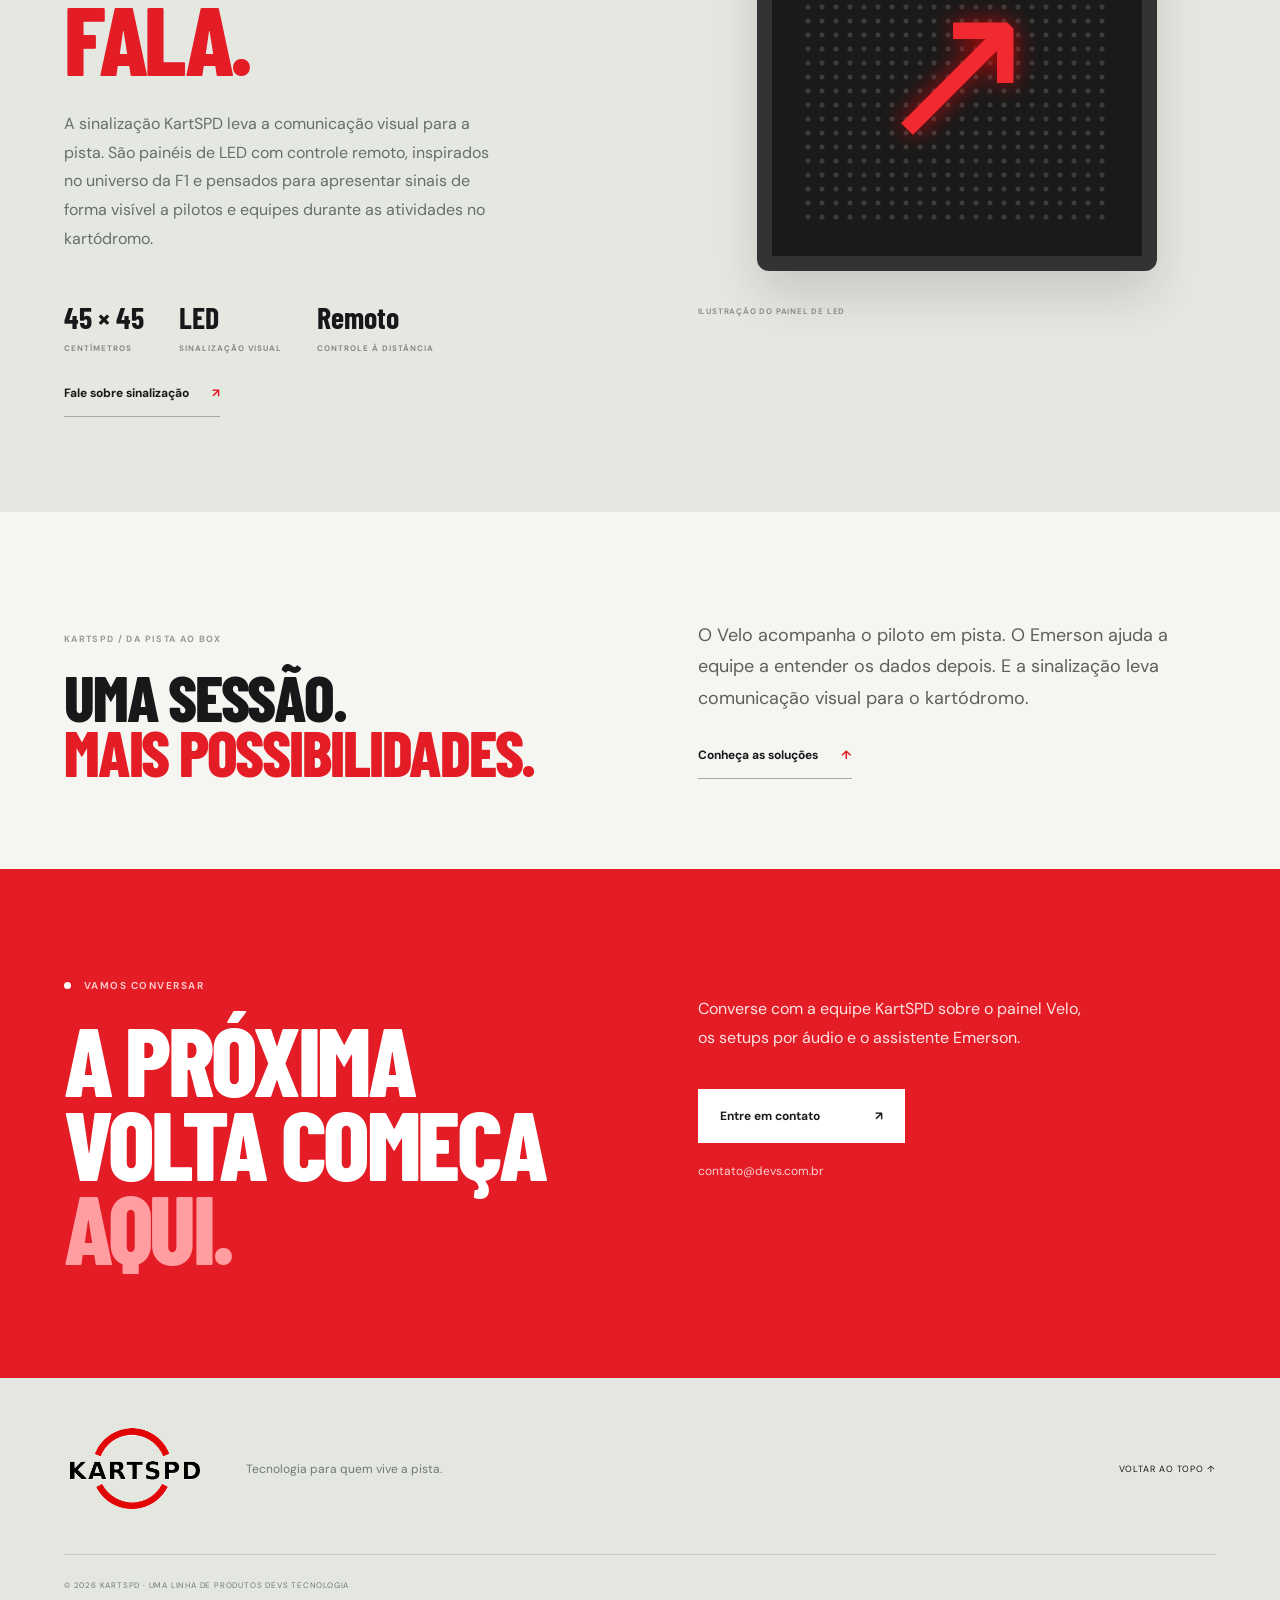
==== commit 60116dd8: "Publica apresentação do Velo, setups por áudio e assistente Emerson" ====
--- a/docs/index.html
+++ b/docs/index.html
@@ -1,8 +1,8 @@
-<!doctype html><html lang="pt-BR"><head><meta charset="utf-8"><meta name="viewport" content="width=device-width,initial-scale=1"><meta name="description" content="KartSPD: Velo, Emerson e sinalização para transformar cada volta em evolução."><title>KartSPD — A pista começa aqui</title><link rel="preconnect" href="https://fonts.googleapis.com"><link rel="preconnect" href="https://fonts.gstatic.com" crossorigin><link href="https://fonts.googleapis.com/css2?family=Barlow+Condensed:wght@500;600;700;800&family=DM+Sans:wght@400;500;600;700&display=swap" rel="stylesheet"><link rel="stylesheet" href="style.css"></head><body>
-<header class="nav"><a class="logo" href="#inicio" aria-label="KartSPD — início"><img src="assets/kartspd-logo.png" alt="KartSPD"></a><nav aria-label="Navegação principal"><a href="#velo">Velo</a><a href="#emerson">Emerson</a><a href="#sinalizacao">Sinalização</a></nav><a class="nav-cta" href="mailto:contato@devs.com.br">Fale com a gente <span>↗</span></a></header>
-<main id="inicio"><section class="hero"><div class="hero-bg"></div><div class="hero-layout"><div class="hero-copy"><div class="kicker"><i></i> KARTSPD / TECNOLOGIA PARA O KART</div><h1>O PRÓXIMO<br>PASSO É<br><em>MAIS RÁPIDO.</em></h1><p>Da pista ao box, transformamos informação em uma nova forma de viver o kart.</p><div class="hero-actions"><a class="btn red" href="#simulacao">Experimente o Velo <span>↗</span></a><a class="link-arrow" href="#emerson">Conheça o Emerson <span>↗</span></a></div></div><div class="demo-shell" id="simulacao"><div class="demo-copy"><span class="micro">EXPERIMENTE / 01</span><h3>UMA VOLTA<br>COM O VELO<span>.</span></h3><p>Veja uma simulação acelerada da interface proposta e explore as principais telas de temporização.</p><div class="demo-tabs" role="tablist" aria-label="Telas do Velo"><button class="active" data-screen="pista" role="tab" aria-selected="true"><b>01</b> Em pista <span>↗</span></button><button data-screen="chegada" role="tab" aria-selected="false"><b>02</b> Fechando volta <span>↗</span></button><button data-screen="resumo" role="tab" aria-selected="false"><b>03</b> Resumo da sessão <span>↗</span></button><button data-screen="voltas" role="tab" aria-selected="false"><b>04</b> Voltas <span>↗</span></button><button data-screen="menu" role="tab" aria-selected="false"><b>05</b> Menu <span>↗</span></button></div><div class="demo-caption"><i></i> SIMULAÇÃO ILUSTRATIVA<br><small>Dados fictícios · tempo acelerado</small></div></div><div class="device-area"><div class="device"><div class="screentop"><span id="screen-title">EM PISTA</span><span>▰ &nbsp; GPS &nbsp; 14:32</span></div><div id="screen" class="screen-content"></div></div><div class="device-meta"><span>INTERFACE PROPOSTA / VELO</span><span id="demo-status">● SIMULAÇÃO EM ANDAMENTO</span></div></div></div></div><div class="hero-footer"><span>ROLE PARA EXPLORAR ↓</span><span>VELOCIDADE É SÓ O COMEÇO &nbsp; / &nbsp; 01—03</span></div></section>
-<section class="manifesto"><div class="section-label"><span>01 / O ECOSSISTEMA</span><span>FEITO PARA EVOLUIR ↗</span></div><div class="manifesto-grid"><h2>UMA VOLTA<br>GERA <em>MUITO<br>MAIS.</em></h2><div><p class="lead">Um painel para sentir o ritmo. Um software para entender cada detalhe. E tecnologia para conectar tudo isso à pista.</p><div class="ecosystem"><a href="#velo"><b>01</b><span>Velo<small>SEU PAINEL EM PISTA</small></span><strong>↗</strong></a><a href="#emerson"><b>02</b><span>Emerson<small>SEU PADDOCK DIGITAL</small></span><strong>↗</strong></a><a href="#sinalizacao"><b>03</b><span>Sinalização<small>COMUNICAÇÃO NA PISTA</small></span><strong>↗</strong></a></div></div></div></section>
-<section class="velo" id="velo"><div class="section-label inverse"><span>02 / CONHEÇA O VELO</span><span>PAINEL DE TELEMETRIA ↗</span></div><div class="velo-heading"><div><div class="kicker"><i></i> VELO / EM PISTA</div><h2>SEU TEMPO.<br><em>SEU RITMO.</em></h2></div><p>O Velo é um painel digital instalado no kart. Ele mostra informações da pilotagem enquanto você está na pista e registra os dados da sessão para você analisar depois, com mais calma, no box.</p></div><div class="velo-explainer"><div class="velo-explainer-heading"><span class="micro">DO PRIMEIRO GIRO À ANÁLISE</span><h3>UM PAINEL PARA<br><em>VIVER CADA VOLTA.</em></h3><p>Assim como um painel de instrumentos, o Velo coloca informações ao alcance do piloto. A diferença é que ele também guarda o contexto de cada treino para ajudar você a entender sua evolução.</p><a class="velo-demo-link" href="#simulacao">Explorar a simulação do Velo</a></div><div class="velo-steps"><article><span>EM PISTA</span><h4>Enxergue seu ritmo</h4><p>Acompanhe tempo de volta, velocidade e comparação de setores em uma tela feita para consultas rápidas durante a pilotagem.</p></article><article><span>AO FINAL DA SESSÃO</span><h4>Reveja o que aconteceu</h4><p>Consulte as voltas registradas e o resumo da sessão para reconhecer seus melhores momentos e acompanhar sua consistência.</p></article><article><span>DE VOLTA AO BOX</span><h4>Transforme dados em aprendizado</h4><p>Leve os dados para o ambiente de análise e explore sua pilotagem junto das informações do kart e da equipe.</p></article></div></div><div class="spec-intro"><div><div class="kicker"><i></i> POR DENTRO DO VELO</div><h3>TECNOLOGIA<br><em>QUE ACOMPANHA.</em></h3></div><p>Uma plataforma embarcada para registrar sua pilotagem e colocar os dados certos ao seu alcance.</p></div><div class="spec-grid"><article><span>01 / VISUALIZAÇÃO</span><h4>5” <small>800 × 480</small></h4><p>Display gráfico colorido com ajuste de brilho e navegação por botões físicos.</p></article><article><span>02 / POSICIONAMENTO</span><h4>GNSS <small>alta velocidade</small></h4><p>Posição e velocidade para registrar trajetos, voltas e setores.</p></article><article><span>03 / MOVIMENTO</span><h4>6 eixos</h4><p>Acelerômetro e giroscópio MPU6050, além de magnetômetro QMC6309 de três eixos.</p></article><article><span>04 / REGISTRO</span><h4>32 GB</h4><p>Armazenamento para sessões, pontos e pistas, disponíveis para consulta e análise.</p></article><article><span>05 / CONECTIVIDADE</span><h4>Wi-Fi</h4><p>Conectividade para envio dos dados e integração com o ambiente de análise.</p></article><article><span>06 / PLATAFORMA</span><h4>Dual-core <small>240 MHz</small></h4><p>Dois núcleos de processamento, com monitoramento de bateria e indicadores de estado.</p></article></div><p class="spec-note">Especificações baseadas no hardware suportado pelo projeto. A configuração final do produto será apresentada no lançamento.</p></section>
-<section class="emerson" id="emerson"><div class="section-label"><span>03 / CONHEÇA O EMERSON</span><span>SEU PADDOCK DIGITAL ↗</span></div><div class="emerson-intro"><div><div class="kicker"><i></i> DEPOIS DA BANDEIRADA</div><h2>A PISTA<br>CONTINUA<br><em>NO BOX.</em></h2></div><div><p class="lead">O Emerson é o software de gestão e análise da KartSPD. Ele reúne as sessões de pista, os dados de pilotagem e as informações dos seus equipamentos em um paddock digital, para que pilotos e equipes possam comparar resultados, preparar o kart e acompanhar sua evolução.</p><a class="link-arrow" href="mailto:contato@devs.com.br?subject=Quero%20conhecer%20o%20Emerson">Conheça o projeto <span>↗</span></a></div></div><div class="software-stage"><div class="software-top"><div><span class="micro">UMA JANELA PARA SUA EVOLUÇÃO</span><h3>SEU PADDOCK,<br>EM UMA TELA<span>.</span></h3></div><p>Explore algumas das principais áreas do Emerson em capturas reais do sistema.</p></div><div class="software-tabs" role="tablist" aria-label="Telas do Emerson"><button class="active" data-app="visao" role="tab" aria-selected="true">01 &nbsp; Visão geral</button><button data-app="sessoes" role="tab" aria-selected="false">02 &nbsp; Sessões</button><button data-app="analise" role="tab" aria-selected="false">03 &nbsp; Análise inteligente</button><button data-app="telemetria" role="tab" aria-selected="false">04 &nbsp; Dados de telemetria</button><button data-app="sessao" role="tab" aria-selected="false">05 &nbsp; Detalhes da sessão</button><button data-app="voltas" role="tab" aria-selected="false">06 &nbsp; Voltas</button><button data-app="equipamentos" role="tab" aria-selected="false">07 &nbsp; Equipamentos</button></div><div class="browser"><div class="browser-bar"><span><i></i><i></i><i></i></span><div>emerson / <b id="app-path">visão-geral</b></div><span>↗</span></div><div id="app-screen" class="emerson-shot"></div></div><p class="preview-note">CAPTURAS DO EMERSON / EXEMPLO DE USO REAL</p></div><div class="emerson-features"><article><span>01</span><h4>Entenda sua pilotagem</h4><p>Reveja sessões, compare voltas e setores e acompanhe seu histórico.</p></article><article><span>02</span><h4>Organize sua garagem</h4><p>Reúna karts, motores, pneus e setups para preparar cada saída.</p></article><article><span>03</span><h4>Corra em equipe</h4><p>Compartilhe o trabalho, organize membros e colabore em um só lugar.</p></article><article class="assistant-card"><span>EM DESENVOLVIMENTO ↗</span><h4>Um assistente para evoluir</h4><p>Uma proposta para ajudar a identificar oportunidades, interpretar padrões e planejar o próximo treino a partir dos dados.</p></article></div></section>
-<section class="signals" id="sinalizacao"><div class="signal-layout"><div class="signal-copy"><div class="kicker"><i></i> 04 / SINALIZAÇÃO KARTSPD</div><h2>A PISTA<br>TAMBÉM<br><em>FALA.</em></h2><p>A sinalização KartSPD leva a comunicação visual para a pista. São painéis de LED com controle remoto, inspirados no universo da F1 e pensados para apresentar sinais de forma visível a pilotos e equipes durante as atividades no kartódromo.</p><div class="signal-specs"><div><strong>45 × 45</strong><span>CENTÍMETROS</span></div><div><strong>LED</strong><span>SINALIZAÇÃO VISUAL</span></div><div><strong>Remoto</strong><span>CONTROLE À DISTÂNCIA</span></div></div><a class="link-arrow" href="mailto:contato@devs.com.br?subject=Sinaliza%C3%A7%C3%A3o%20KartSPD">Fale sobre sinalização <span>↗</span></a></div><div class="signal-art"><div class="signal-frame"><div class="leds"></div><span>↗</span></div><div class="art-caption">ILUSTRAÇÃO CONCEITUAL <span>FOTO DO PRODUTO EM BREVE ↗</span></div></div></div></section>
-<section class="journey"><div class="journey-inner"><div><span class="micro">KARTSPD / DA PISTA AO BOX</span><h3>UMA SESSÃO.<br><em>MAIS POSSIBILIDADES.</em></h3></div><div><p>O Velo acompanha o piloto em pista. O Emerson ajuda a equipe a entender os dados depois. E a sinalização leva comunicação visual para o kartódromo.</p><a class="link-arrow" href="#inicio">Conheça as soluções <span>↑</span></a></div></div></section><section class="contact"><div><div class="kicker"><i></i> VAMOS CONVERSAR</div><h2>A PRÓXIMA<br>VOLTA COMEÇA<br><em>AQUI.</em></h2></div><div><p>O Velo estará em pré-venda em breve. Quer saber mais sobre os produtos KartSPD? Fale com a gente.</p><a class="btn white" href="mailto:contato@devs.com.br">Entre em contato <span>↗</span></a><a class="contact-email" href="mailto:contato@devs.com.br">contato@devs.com.br</a></div></section></main><footer><div><a class="footer-logo" href="#inicio"><img src="assets/kartspd-logo.png" alt="KartSPD"></a><p>Tecnologia para quem vive a pista.</p><a href="#inicio">VOLTAR AO TOPO ↑</a></div><small>© 2026 KARTSPD · UMA LINHA DE PRODUTOS DEVS TECNOLOGIA</small></footer><script src="script.js"></script></body></html>
+<!doctype html><html lang="pt-BR"><head><meta charset="utf-8"><meta name="viewport" content="width=device-width,initial-scale=1"><meta name="description" content="KartSPD: Velo, Emerson e sinalização para transformar cada volta em evolução."><title>KartSPD — Painel Velo e assistente Emerson</title><link rel="preconnect" href="https://fonts.googleapis.com"><link rel="preconnect" href="https://fonts.gstatic.com" crossorigin><link href="https://fonts.googleapis.com/css2?family=Barlow+Condensed:wght@500;600;700;800&family=DM+Sans:wght@400;500;600;700&display=swap" rel="stylesheet"><link rel="stylesheet" href="style.css"></head><body><a href="#inicio" class="skip">Ir para o conteúdo</a>
+<header class="nav"><a class="logo" href="#inicio" aria-label="KartSPD — início"><img src="assets/kartspd-logo.png" alt="KartSPD"></a><button class="menu-toggle" type="button" aria-expanded="false" aria-controls="main-nav">Menu</button><nav id="main-nav" aria-label="Navegação principal"><a href="#velo">Painel Velo</a><a href="#emerson">Emerson e IA</a><a href="#setup">Setup por áudio</a><a href="#sinalizacao">Sinalização</a></nav><a class="nav-cta" href="mailto:contato@devs.com.br">Fale com a gente <span>↗</span></a></header>
+<main id="inicio" tabindex="-1"><section class="hero"><div class="hero-bg"></div><div class="hero-layout"><div class="hero-copy"><div class="kicker"><i></i> KARTSPD / PAINEL VELO</div><h1>SEU KART<br>VOLTA A<br><em>VOLTA.</em></h1><p>O painel Velo mostra seu ritmo na pista. O Emerson analisa as voltas, envia dicas ao painel e registra o setup do kart a partir de uma mensagem de voz.</p><div class="hero-actions"><a class="btn red" href="#velo">Conheça o painel <span>↗</span></a><a class="link-arrow" href="#emerson">Explore o Emerson <span>↗</span></a></div></div><div class="demo-shell" id="simulacao"><div class="demo-copy"><span class="micro">EXPERIMENTE / 01</span><h3>UMA VOLTA<br>COM O VELO<span>.</span></h3><p>Veja uma simulação acelerada da interface do Velo e explore as principais telas de temporização.</p><div class="demo-tabs" role="tablist" aria-label="Telas do Velo"><button class="active" data-screen="dica" role="tab" aria-selected="true">Dica do Emerson</button><button data-screen="pista" role="tab" aria-selected="false">Em pista <span>↗</span></button><button data-screen="chegada" role="tab" aria-selected="false">Fechando volta <span>↗</span></button><button data-screen="resumo" role="tab" aria-selected="false">Resumo da sessão <span>↗</span></button><button data-screen="voltas" role="tab" aria-selected="false">Voltas <span>↗</span></button><button data-screen="menu" role="tab" aria-selected="false">Menu <span>↗</span></button></div><div class="demo-caption"><i></i> SIMULAÇÃO ILUSTRATIVA<br><small>Dados fictícios · tempo acelerado</small></div></div><div class="device-area"><div class="device"><div class="screentop"><span id="screen-title">EM PISTA</span><span>▰ &nbsp; GPS &nbsp; 14:32</span></div><div id="screen" class="screen-content"></div></div><div class="device-meta"><span>PAINEL VELO</span><span id="demo-status">TELA SELECIONADA</span></div></div></div></div><div class="hero-footer"><span>ROLE PARA EXPLORAR ↓</span><span>VELOCIDADE É SÓ O COMEÇO &nbsp; / &nbsp; 01—03</span></div></section>
+<section class="manifesto"><div class="section-label"><span>01 / O ECOSSISTEMA</span><span>FEITO PARA EVOLUIR ↗</span></div><div class="manifesto-grid"><h2>UMA VOLTA<br>GERA <em>MUITO<br>MAIS.</em></h2><div><p class="lead">Acompanhe a volta no Velo. No box, consulte o Emerson para descobrir onde ganhou tempo e quais ajustes usou naquela sessão.</p><div class="ecosystem"><a href="#velo"><b>01</b><span>Velo<small>SEU PAINEL EM PISTA</small></span><strong>↗</strong></a><a href="#emerson"><b>02</b><span>Emerson<small>SEU PADDOCK DIGITAL</small></span><strong>↗</strong></a><a href="#sinalizacao"><b>03</b><span>Sinalização<small>COMUNICAÇÃO NA PISTA</small></span><strong>↗</strong></a></div></div></div></section>
+<section class="velo" id="velo"><div class="section-label inverse"><span>02 / CONHEÇA O VELO</span><span>PAINEL DE TELEMETRIA ↗</span></div><div class="velo-heading"><div><div class="kicker"><i></i> VELO / EM PISTA</div><h2>SEU TEMPO.<br><em>SEU RITMO.</em></h2></div><p>O Velo é um painel digital instalado no kart. Ele mostra informações da pilotagem enquanto você está na pista e registra os dados da sessão para você analisar depois, com mais calma, no box.</p></div><div class="velo-explainer"><div class="velo-explainer-heading"><span class="micro">DO PRIMEIRO GIRO À ANÁLISE</span><h3>UM PAINEL PARA<br><em>VIVER CADA VOLTA.</em></h3><p>Assim como um painel de instrumentos, o Velo coloca informações ao alcance do piloto. A diferença é que ele também guarda o contexto de cada treino para ajudar você a entender sua evolução.</p><a class="velo-demo-link" href="#simulacao">Explorar a simulação do Velo</a></div><div class="velo-steps"><article><span>EM PISTA</span><h4>Enxergue seu ritmo</h4><p>Acompanhe tempo de volta, velocidade e comparação de setores em uma tela feita para consultas rápidas durante a pilotagem.</p></article><article><span>AO FINAL DA SESSÃO</span><h4>Reveja o que aconteceu</h4><p>Consulte as voltas registradas e o resumo da sessão para reconhecer seus melhores momentos e acompanhar sua consistência.</p></article><article><span>DE VOLTA AO BOX</span><h4>Transforme dados em aprendizado</h4><p>Leve os dados para o ambiente de análise e explore sua pilotagem junto das informações do kart e da equipe.</p></article></div></div><div class="spec-intro"><div><div class="kicker"><i></i> POR DENTRO DO VELO</div><h3>TECNOLOGIA<br><em>QUE ACOMPANHA.</em></h3></div><p>Uma plataforma embarcada para registrar sua pilotagem e colocar os dados certos ao seu alcance.</p></div><div class="spec-grid"><article><span>01 / VISUALIZAÇÃO</span><h4>5” <small>800 × 480</small></h4><p>Display gráfico colorido com ajuste de brilho e navegação por botões físicos.</p></article><article><span>02 / POSICIONAMENTO</span><h4>GNSS <small>alta velocidade</small></h4><p>Posição e velocidade para registrar trajetos, voltas e setores.</p></article><article><span>03 / MOVIMENTO</span><h4>6 eixos</h4><p>Acelerômetro e giroscópio MPU6050, além de magnetômetro QMC6309 de três eixos.</p></article><article><span>04 / REGISTRO</span><h4>32 GB</h4><p>Armazenamento para sessões, pontos e pistas, disponíveis para consulta e análise.</p></article><article><span>05 / CONECTIVIDADE</span><h4>Wi-Fi</h4><p>Conectividade para envio dos dados e integração com o ambiente de análise.</p></article><article><span>06 / PLATAFORMA</span><h4>Dual-core <small>240 MHz</small></h4><p>Dois núcleos de processamento, com monitoramento de bateria e indicadores de estado.</p></article></div></section>
+<section class="emerson" id="emerson"><div class="section-label"><span>03 / CONHEÇA O EMERSON</span><span>SEU PADDOCK DIGITAL ↗</span></div><div class="emerson-intro"><div><div class="kicker"><i></i> EMERSON / ASSISTENTE DE IA</div><h2>ONDE PERDI<br><em>TEMPO?</em></h2></div><div><p class="lead">Pergunte ao assistente de IA do Emerson. Ele compara suas voltas e setores para explicar onde o ritmo mudou. Quando identifica uma melhoria clara, pode enviar uma dica direto ao painel Velo.</p><a class="link-arrow" href="#simulacao" data-show-tip>Ver a dica no painel <span>↗</span></a></div></div><section id="setup" class="setup"><div><div class="kicker"><i></i> SETUP POR ÁUDIO</div><h3>FALE O AJUSTE.<br><em>VOLTE À PISTA.</em></h3><p>No box, mande um áudio ao Emerson contando o que mudou no kart. A IA organiza os ajustes no setup da sessão. Na próxima saída, você pode consultar o que usou sem preencher cada campo à mão.</p></div><div class="setup-example"><span>EXEMPLO DE ÁUDIO NO BOX</span><blockquote>“Coloquei 12 libras nos pneus dianteiros e troquei a coroa para 76 dentes.”</blockquote><details open><summary>Setup registrado pelo Emerson</summary><dl><div><dt>Pressão dianteira</dt><dd>12 psi</dd></div><div><dt>Coroa</dt><dd>76 dentes</dd></div></dl></details></div></section><div class="software-stage"><div class="software-top"><div><span class="micro">UMA JANELA PARA SUA EVOLUÇÃO</span><h3>SEU PADDOCK,<br>EM UMA TELA<span>.</span></h3></div><p>Explore algumas das principais áreas do Emerson em capturas reais do sistema.</p></div><div class="software-tabs" role="tablist" aria-label="Telas do Emerson"><button class="active" data-app="visao" role="tab" aria-selected="true">01 &nbsp; Visão geral</button><button data-app="sessoes" role="tab" aria-selected="false">02 &nbsp; Sessões</button><button data-app="analise" role="tab" aria-selected="false">03 &nbsp; Análise inteligente</button><button data-app="telemetria" role="tab" aria-selected="false">04 &nbsp; Dados de telemetria</button><button data-app="sessao" role="tab" aria-selected="false">05 &nbsp; Detalhes da sessão</button><button data-app="voltas" role="tab" aria-selected="false">06 &nbsp; Voltas</button><button data-app="equipamentos" role="tab" aria-selected="false">07 &nbsp; Equipamentos</button></div><div class="browser"><div class="browser-bar"><span><i></i><i></i><i></i></span><div>emerson / <b id="app-path">visão-geral</b></div><span>↗</span></div><div id="app-screen" class="emerson-shot"></div></div><p class="preview-note">CAPTURAS DO EMERSON / EXEMPLO DE USO REAL</p></div><div class="emerson-features"><article><span>01</span><h4>Entenda sua pilotagem</h4><p>Reveja sessões, compare voltas e setores e acompanhe seu histórico.</p></article><article><span>02</span><h4>Organize sua garagem</h4><p>Reúna karts, motores, pneus e setups para preparar cada saída.</p></article><article><span>03</span><h4>Corra em equipe</h4><p>Compartilhe o trabalho, organize membros e colabore em um só lugar.</p></article><article class="assistant-card"><span>ASSISTENTE DE IA</span><h4>Um assistente para evoluir</h4><p>Pergunte em qual setor perdeu tempo. O Emerson usa a telemetria da sessão para orientar o próximo treino.</p></article></div></section>
+<section class="signals" id="sinalizacao"><div class="signal-layout"><div class="signal-copy"><div class="kicker"><i></i> 04 / SINALIZAÇÃO KARTSPD</div><h2>A PISTA<br>TAMBÉM<br><em>FALA.</em></h2><p>A sinalização KartSPD leva a comunicação visual para a pista. São painéis de LED com controle remoto, inspirados no universo da F1 e pensados para apresentar sinais de forma visível a pilotos e equipes durante as atividades no kartódromo.</p><div class="signal-specs"><div><strong>45 × 45</strong><span>CENTÍMETROS</span></div><div><strong>LED</strong><span>SINALIZAÇÃO VISUAL</span></div><div><strong>Remoto</strong><span>CONTROLE À DISTÂNCIA</span></div></div><a class="link-arrow" href="mailto:contato@devs.com.br?subject=Sinaliza%C3%A7%C3%A3o%20KartSPD">Fale sobre sinalização <span>↗</span></a></div><div class="signal-art"><div class="signal-frame"><div class="leds"></div><span>↗</span></div><div class="art-caption">ILUSTRAÇÃO DO PAINEL DE LED</div></div></div></section>
+<section class="journey"><div class="journey-inner"><div><span class="micro">KARTSPD / DA PISTA AO BOX</span><h3>UMA SESSÃO.<br><em>MAIS POSSIBILIDADES.</em></h3></div><div><p>O Velo acompanha o piloto em pista. O Emerson ajuda a equipe a entender os dados depois. E a sinalização leva comunicação visual para o kartódromo.</p><a class="link-arrow" href="#inicio">Conheça as soluções <span>↑</span></a></div></div></section><section class="contact"><div><div class="kicker"><i></i> VAMOS CONVERSAR</div><h2>A PRÓXIMA<br>VOLTA COMEÇA<br><em>AQUI.</em></h2></div><div><p>Converse com a equipe KartSPD sobre o painel Velo, os setups por áudio e o assistente Emerson.</p><a class="btn white" href="mailto:contato@devs.com.br">Entre em contato <span>↗</span></a><a class="contact-email" href="mailto:contato@devs.com.br">contato@devs.com.br</a></div></section></main><footer><div><a class="footer-logo" href="#inicio"><img src="assets/kartspd-logo.png" alt="KartSPD"></a><p>Tecnologia para quem vive a pista.</p><a href="#inicio">VOLTAR AO TOPO ↑</a></div><small>© 2026 KARTSPD · UMA LINHA DE PRODUTOS DEVS TECNOLOGIA</small></footer><script src="script.js"></script></body></html>
--- a/docs/style.css
+++ b/docs/style.css
@@ -18,3 +18,38 @@
 /* Explicação das soluções */
 .velo-explainer{max-width:1440px;margin:0 auto;display:grid;grid-template-columns:1fr 1.05fr;gap:10%;padding:65px 0 10px;border-top:1px solid #464846}.velo-explainer-heading h3,.journey h3{font-size:clamp(46px,5vw,72px);margin:22px 0}.velo-explainer-heading h3 em{color:#a5a9a5}.velo-explainer-heading p,.velo-steps p{font-size:16px;line-height:1.75;color:#b8bcb9;max-width:510px}.velo-demo-link{display:inline-block;margin-top:14px;padding-bottom:8px;border-bottom:1px solid #e35b61;color:#fff;font-size:14px;font-weight:700}.velo-steps{border-top:1px solid #464846}.velo-steps article{padding:23px 0;border-bottom:1px solid #464846}.velo-steps article span{font-size:11px;letter-spacing:.12em;font-weight:700;color:#f26a70}.velo-steps h4{font:700 27px 'Barlow Condensed',sans-serif;margin:10px 0 6px}.velo-steps p{margin:0;font-size:15px}.journey{padding:90px 5%;background:#f5f5f1}.journey-inner{max-width:1440px;margin:auto;display:grid;grid-template-columns:1fr 1fr;gap:10%;align-items:end}.journey h3{margin-bottom:0}.journey p{font-size:18px;line-height:1.75;color:#5b605d;max-width:520px}.journey .link-arrow{display:inline-block}.emerson-intro .lead{font-size:18px}
 @media(max-width:800px){.velo-explainer,.journey-inner{grid-template-columns:1fr;gap:35px}.velo-explainer{padding-top:50px}.journey{padding:75px 5%}.velo-explainer-heading p{font-size:16px}}
+
+.skip { position:absolute; z-index:12; left:1rem; top:-5rem; background:white; padding:1rem; }
+.skip:focus { top:1rem; }
+.nav { position:sticky; top:0; z-index:10; }
+[id] { scroll-margin-top:105px; }
+.menu-toggle { display:none; }
+.nav nav a, .nav-cta { font-size:.875rem; }
+.hero .demo-tabs { flex-wrap:wrap; overflow:visible; }
+.hero .demo-tabs button { flex:1 1 auto; min-height:44px; font-size:.875rem; }
+.device .screen-content { container-type:inline-size; }
+.coach-screen { height:100%; box-sizing:border-box; display:grid; align-content:center; gap:3cqw; padding:6%; background:#101818; color:white; line-height:1.08; border-left:1.4cqw solid #8debd0; animation:arrive .45s ease-out; }
+.coach-screen span { color:#8debd0; font:700 3.7cqw 'DM Sans',sans-serif; letter-spacing:.07em; }
+.coach-screen strong { font-size:9cqw; text-transform:uppercase; }
+.coach-screen p { margin:0; color:white; font:600 5.5cqw/1.2 'Barlow Condensed',sans-serif; }
+@keyframes arrive { from { opacity:.4; transform:translateY(6%); } to { opacity:1; transform:none; } }
+.setup { border-top:1px solid #bbc1ba; padding:3rem 0; margin:2rem 0; display:grid; grid-template-columns:1fr 1fr; gap:8%; align-items:center; }
+.setup h3 { font-size:clamp(2.5rem,5vw,5rem); margin:.8rem 0; }
+.setup p { max-width:48ch; line-height:1.6; }
+.setup-example { background:#192321; color:white; padding:clamp(1.25rem,3vw,3rem); border-left:4px solid #8debd0; }
+.setup-example span { font-size:.875rem; color:#8debd0; }
+.setup-example blockquote { font-size:clamp(1.2rem,2vw,1.7rem); line-height:1.4; margin:1rem 0 1.5rem; }
+.setup-example summary { cursor:pointer; padding:1rem 0; border-top:1px solid #556661; font-weight:bold; }
+.setup-example dl { margin:0; }
+.setup-example dl div { display:flex; justify-content:space-between; padding:.5rem 0; }
+.setup-example dd { margin:0; font-weight:bold; }
+@media(max-width:960px) {
+ .nav { height:68px; gap:1rem; }
+ .menu-toggle { display:block; margin-left:auto; border:1px solid #a6aaa4; padding:.65rem 1rem; background:transparent; border-radius:2rem; font:inherit; font-weight:700; cursor:pointer; }
+ .nav nav { display:none; }
+ .nav nav.open { display:grid; position:absolute; top:100%; left:0; right:0; border-radius:0; background:#f8f8f5; padding:.5rem 5% 1rem; box-shadow:0 8px 12px #0002; }
+ .nav nav a { padding:.85rem; }
+ [id] { scroll-margin-top:80px; }
+}
+@media(max-width:700px) { .setup { grid-template-columns:1fr; gap:1.5rem; } }
+@media(prefers-reduced-motion:reduce) { html { scroll-behavior:auto; } .coach-screen { animation:none; } }
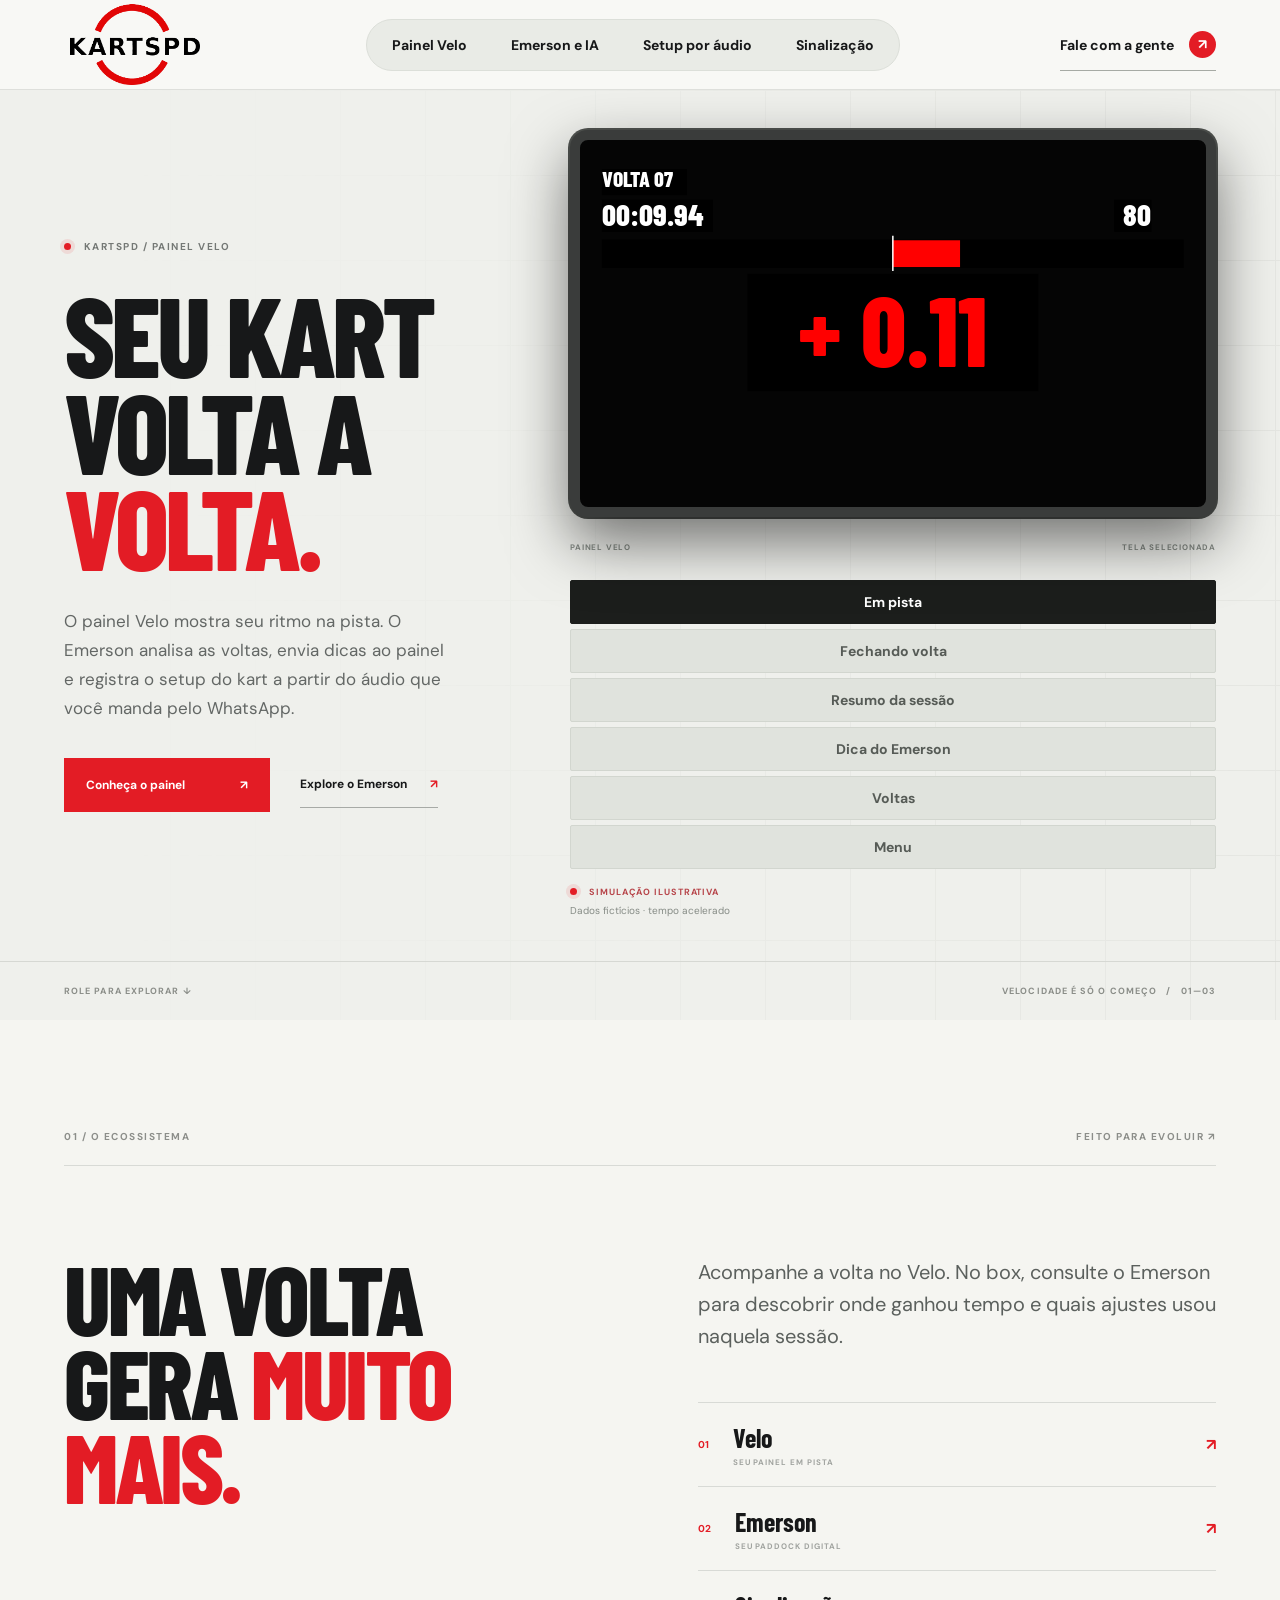
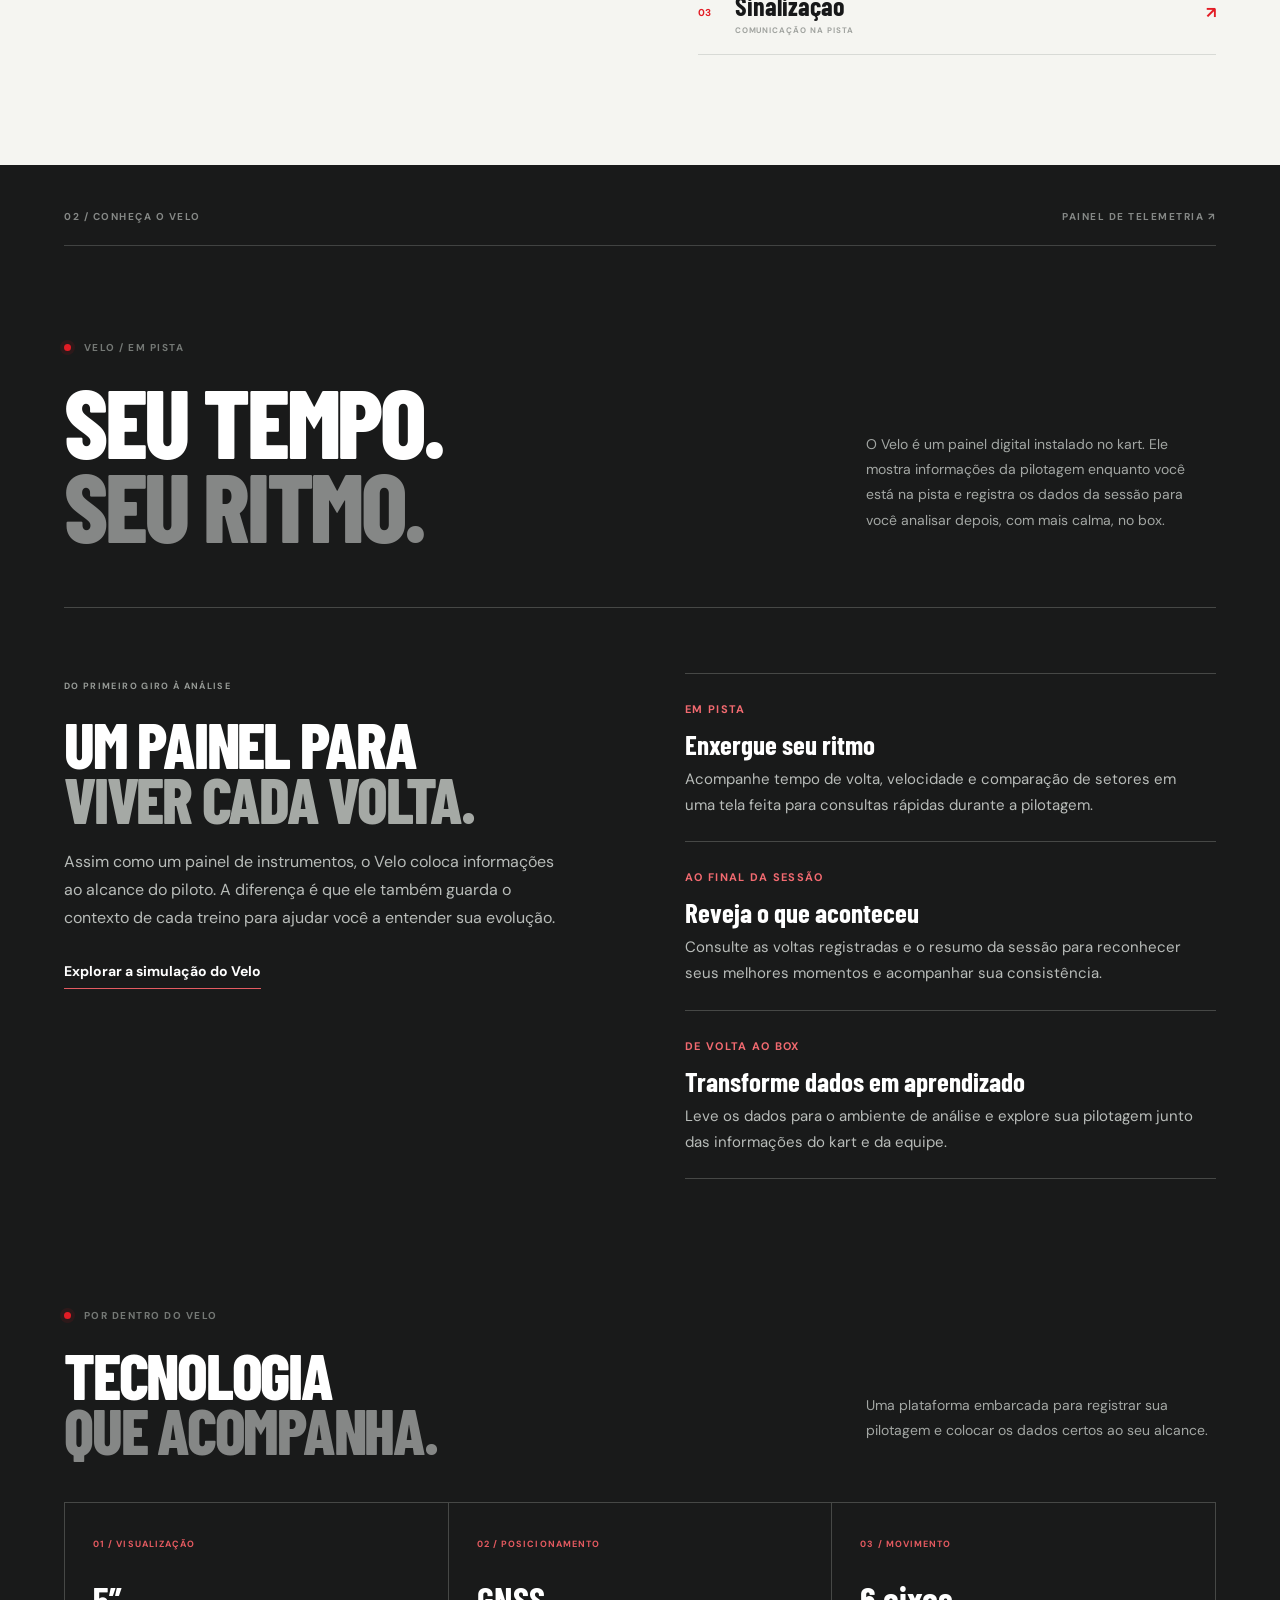
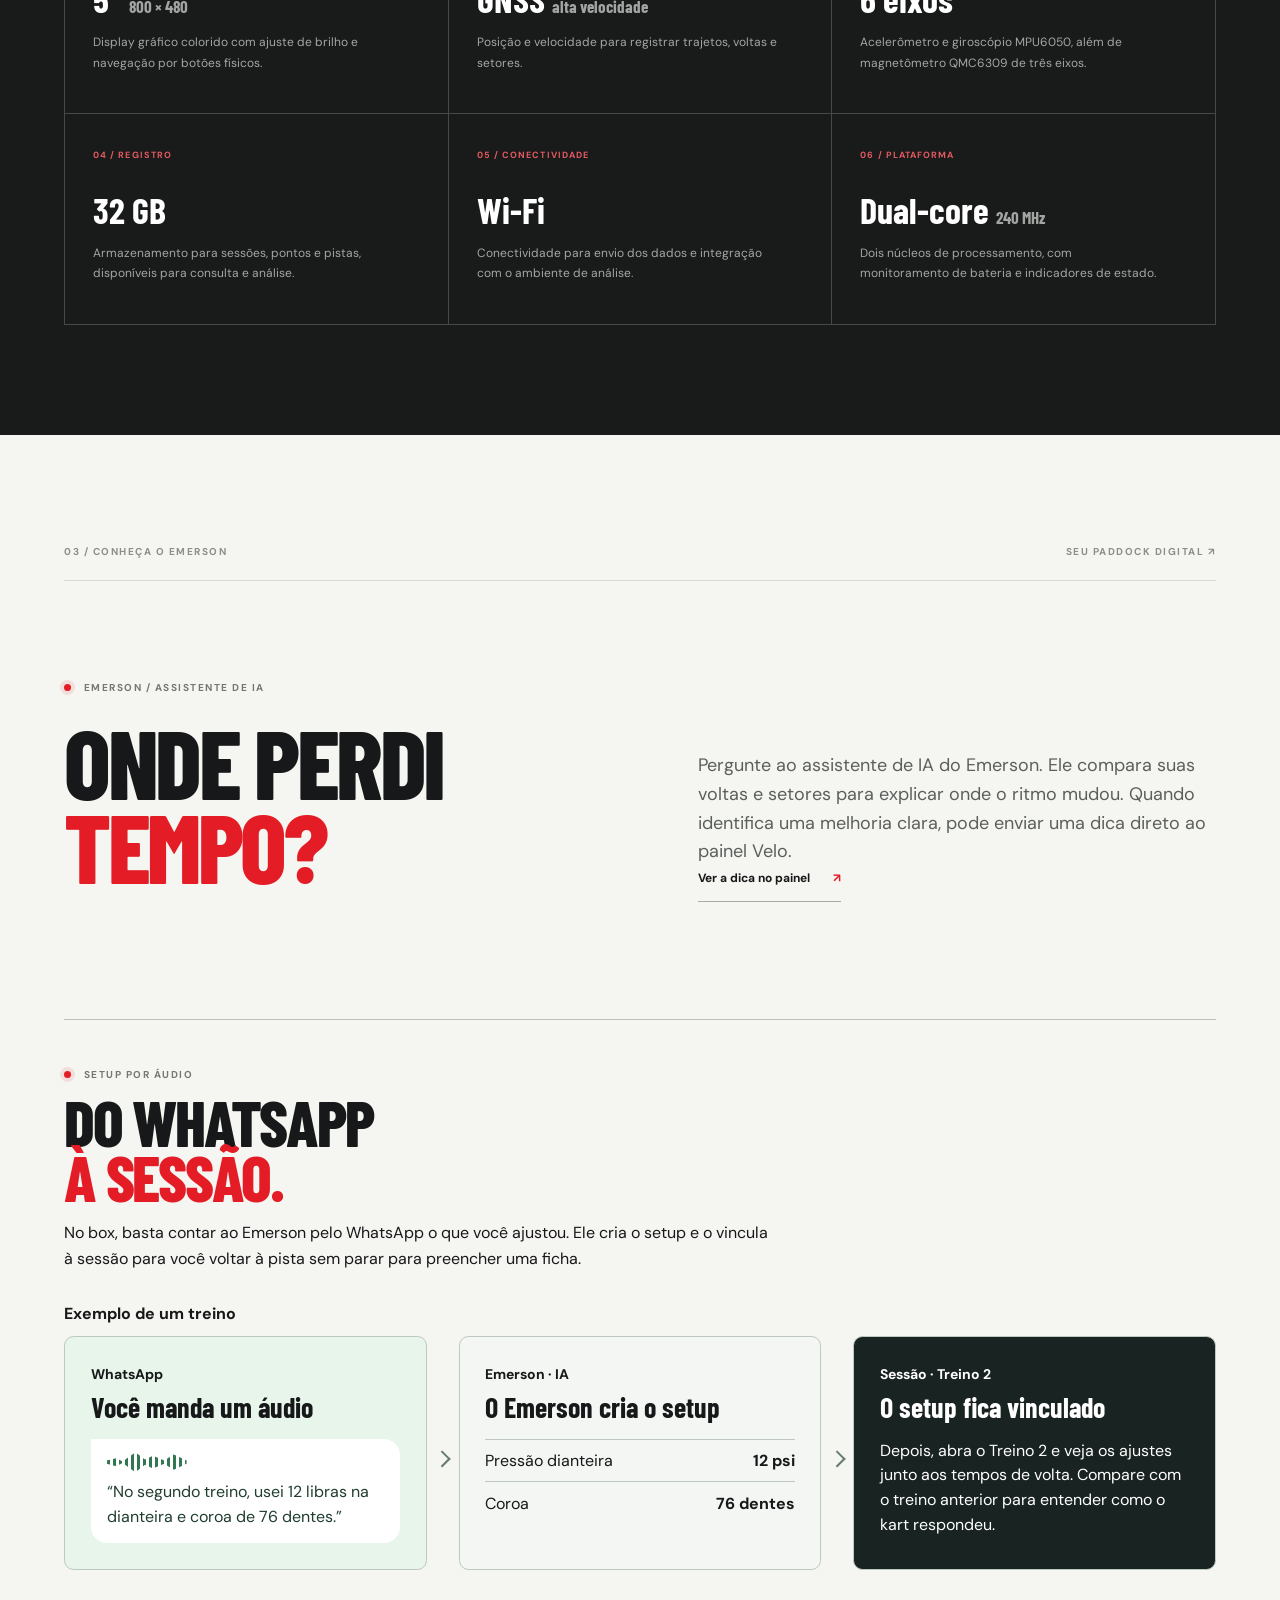
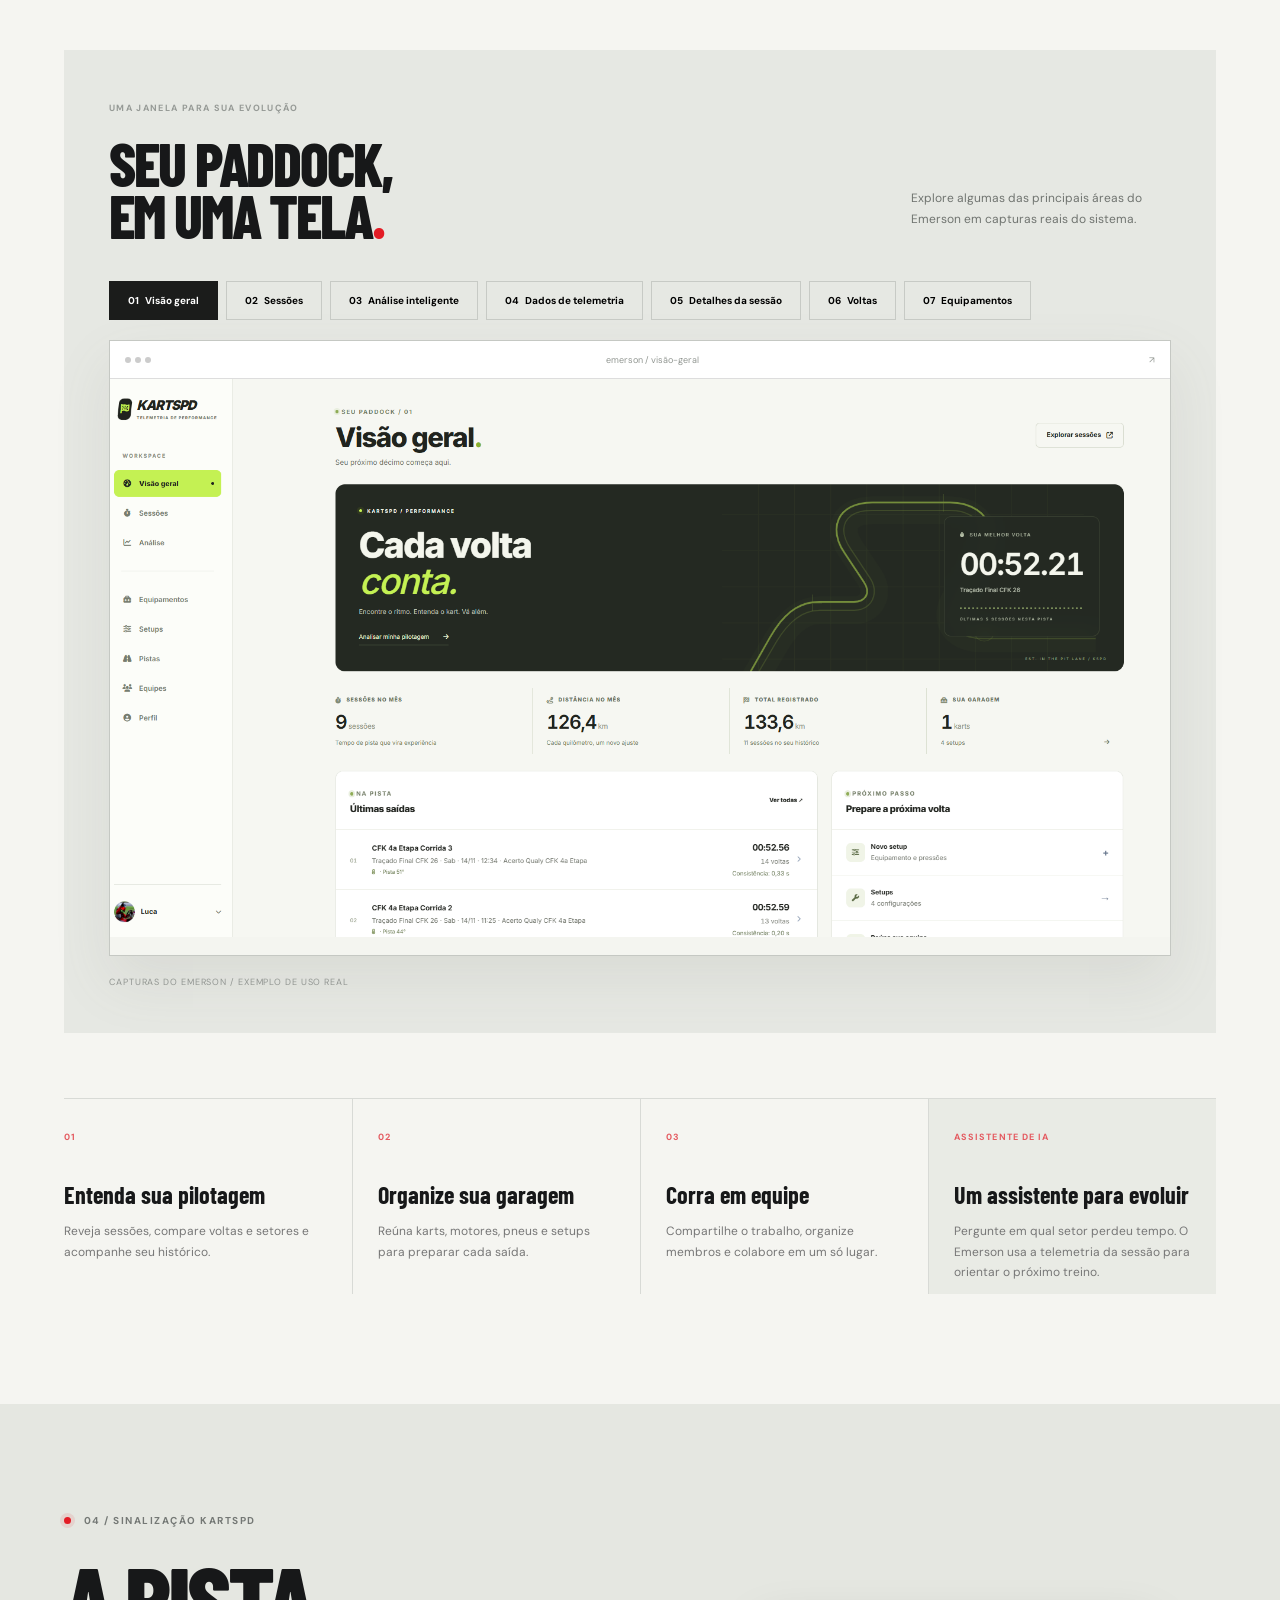
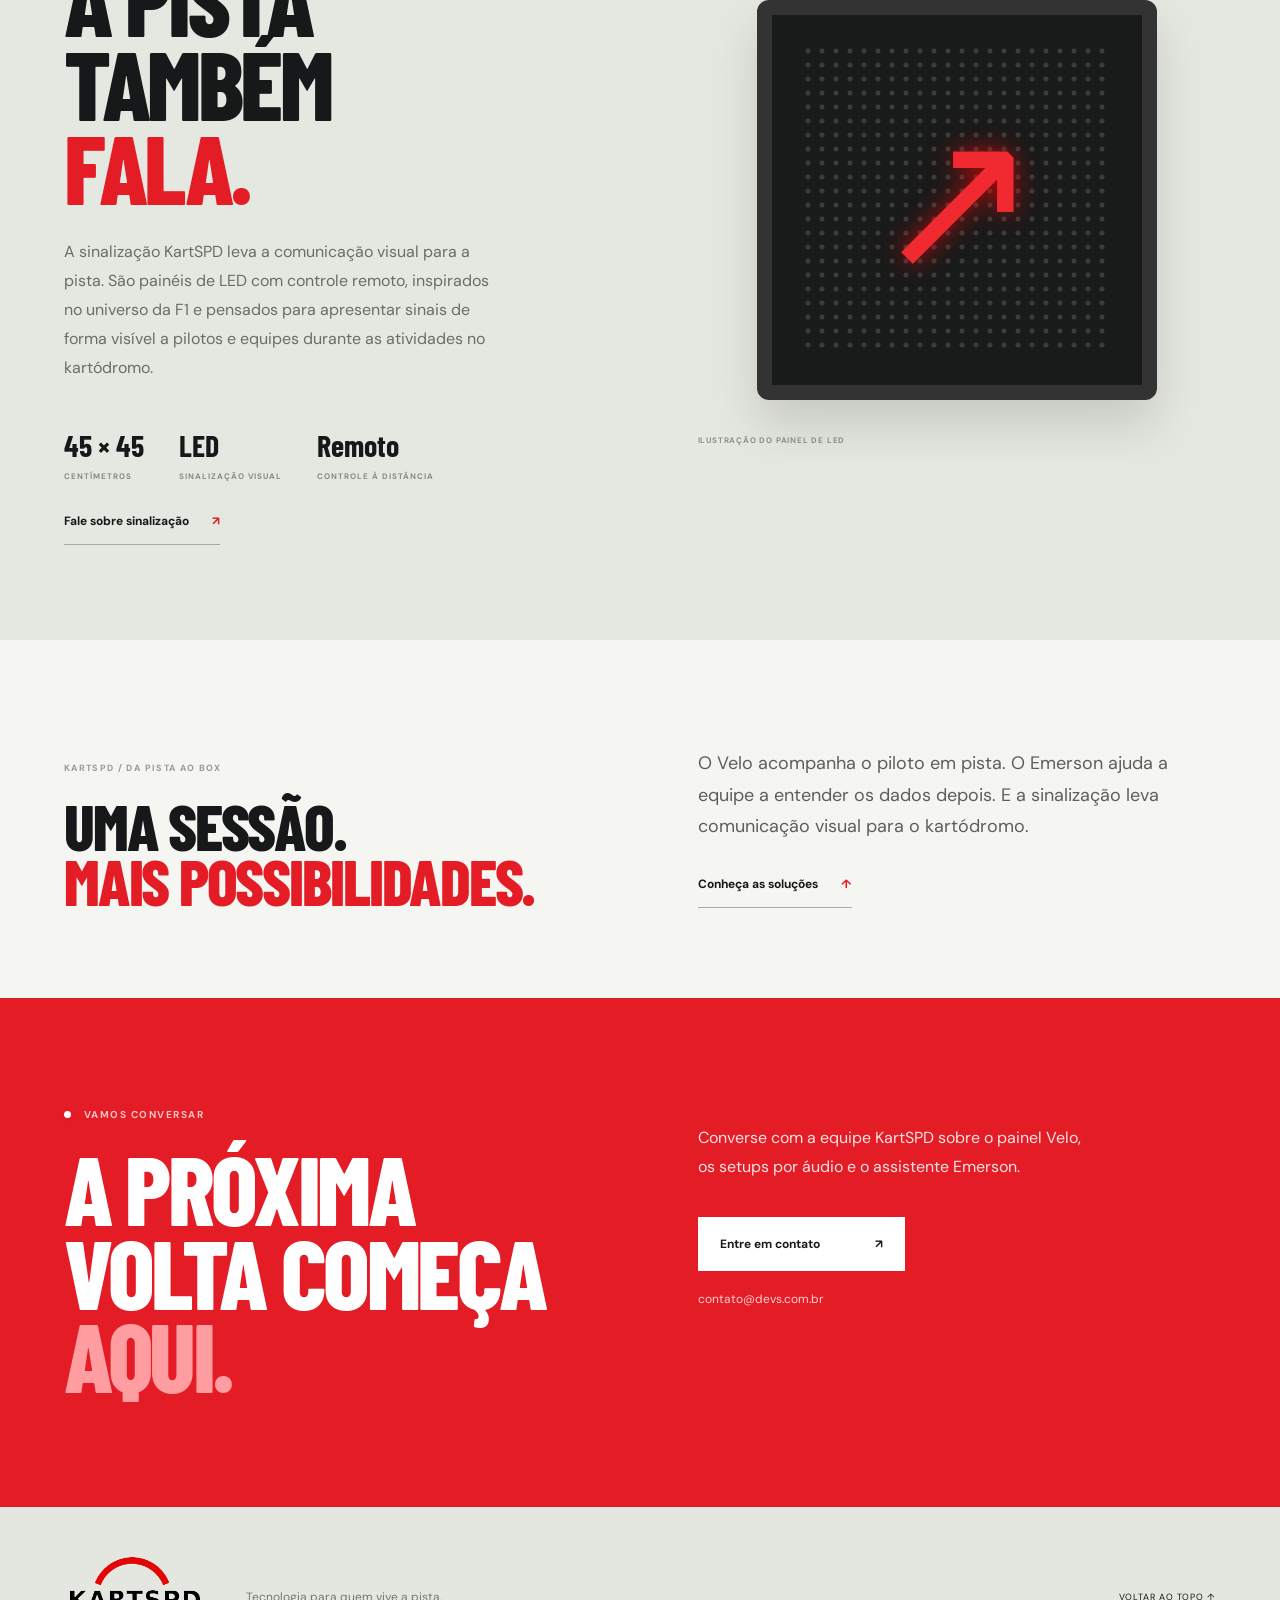
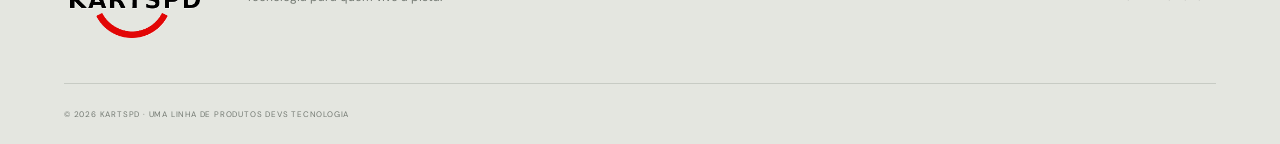
==== commit 66bd7494: "Mostra o caminho do áudio no WhatsApp até o setup da sessão" ====
--- a/docs/index.html
+++ b/docs/index.html
@@ -1,8 +1,26 @@
 <!doctype html><html lang="pt-BR"><head><meta charset="utf-8"><meta name="viewport" content="width=device-width,initial-scale=1"><meta name="description" content="KartSPD: Velo, Emerson e sinalização para transformar cada volta em evolução."><title>KartSPD — Painel Velo e assistente Emerson</title><link rel="preconnect" href="https://fonts.googleapis.com"><link rel="preconnect" href="https://fonts.gstatic.com" crossorigin><link href="https://fonts.googleapis.com/css2?family=Barlow+Condensed:wght@500;600;700;800&family=DM+Sans:wght@400;500;600;700&display=swap" rel="stylesheet"><link rel="stylesheet" href="style.css"></head><body><a href="#inicio" class="skip">Ir para o conteúdo</a>
 <header class="nav"><a class="logo" href="#inicio" aria-label="KartSPD — início"><img src="assets/kartspd-logo.png" alt="KartSPD"></a><button class="menu-toggle" type="button" aria-expanded="false" aria-controls="main-nav">Menu</button><nav id="main-nav" aria-label="Navegação principal"><a href="#velo">Painel Velo</a><a href="#emerson">Emerson e IA</a><a href="#setup">Setup por áudio</a><a href="#sinalizacao">Sinalização</a></nav><a class="nav-cta" href="mailto:contato@devs.com.br">Fale com a gente <span>↗</span></a></header>
-<main id="inicio" tabindex="-1"><section class="hero"><div class="hero-bg"></div><div class="hero-layout"><div class="hero-copy"><div class="kicker"><i></i> KARTSPD / PAINEL VELO</div><h1>SEU KART<br>VOLTA A<br><em>VOLTA.</em></h1><p>O painel Velo mostra seu ritmo na pista. O Emerson analisa as voltas, envia dicas ao painel e registra o setup do kart a partir de uma mensagem de voz.</p><div class="hero-actions"><a class="btn red" href="#velo">Conheça o painel <span>↗</span></a><a class="link-arrow" href="#emerson">Explore o Emerson <span>↗</span></a></div></div><div class="demo-shell" id="simulacao"><div class="demo-copy"><span class="micro">EXPERIMENTE / 01</span><h3>UMA VOLTA<br>COM O VELO<span>.</span></h3><p>Veja uma simulação acelerada da interface do Velo e explore as principais telas de temporização.</p><div class="demo-tabs" role="tablist" aria-label="Telas do Velo"><button class="active" data-screen="dica" role="tab" aria-selected="true">Dica do Emerson</button><button data-screen="pista" role="tab" aria-selected="false">Em pista <span>↗</span></button><button data-screen="chegada" role="tab" aria-selected="false">Fechando volta <span>↗</span></button><button data-screen="resumo" role="tab" aria-selected="false">Resumo da sessão <span>↗</span></button><button data-screen="voltas" role="tab" aria-selected="false">Voltas <span>↗</span></button><button data-screen="menu" role="tab" aria-selected="false">Menu <span>↗</span></button></div><div class="demo-caption"><i></i> SIMULAÇÃO ILUSTRATIVA<br><small>Dados fictícios · tempo acelerado</small></div></div><div class="device-area"><div class="device"><div class="screentop"><span id="screen-title">EM PISTA</span><span>▰ &nbsp; GPS &nbsp; 14:32</span></div><div id="screen" class="screen-content"></div></div><div class="device-meta"><span>PAINEL VELO</span><span id="demo-status">TELA SELECIONADA</span></div></div></div></div><div class="hero-footer"><span>ROLE PARA EXPLORAR ↓</span><span>VELOCIDADE É SÓ O COMEÇO &nbsp; / &nbsp; 01—03</span></div></section>
+<main id="inicio" tabindex="-1"><section class="hero"><div class="hero-bg"></div><div class="hero-layout"><div class="hero-copy"><div class="kicker"><i></i> KARTSPD / PAINEL VELO</div><h1>SEU KART<br>VOLTA A<br><em>VOLTA.</em></h1><p>O painel Velo mostra seu ritmo na pista. O Emerson analisa as voltas, envia dicas ao painel e registra o setup do kart a partir do áudio que você manda pelo WhatsApp.</p><div class="hero-actions"><a class="btn red" href="#velo">Conheça o painel <span>↗</span></a><a class="link-arrow" href="#emerson">Explore o Emerson <span>↗</span></a></div></div><div class="demo-shell" id="simulacao"><div class="demo-copy"><span class="micro">EXPERIMENTE / 01</span><h3>UMA VOLTA<br>COM O VELO<span>.</span></h3><p>Veja uma simulação acelerada da interface do Velo e explore as principais telas de temporização.</p><div class="demo-tabs" role="tablist" aria-label="Telas do Velo"><button class="active" data-screen="pista" role="tab" aria-selected="true">Em pista <span>↗</span></button><button data-screen="chegada" role="tab" aria-selected="false">Fechando volta <span>↗</span></button><button data-screen="resumo" role="tab" aria-selected="false">Resumo da sessão <span>↗</span></button><button data-screen="dica" role="tab" aria-selected="false">Dica do Emerson</button><button data-screen="voltas" role="tab" aria-selected="false">Voltas <span>↗</span></button><button data-screen="menu" role="tab" aria-selected="false">Menu <span>↗</span></button></div><div class="demo-caption"><i></i> SIMULAÇÃO ILUSTRATIVA<br><small>Dados fictícios · tempo acelerado</small></div></div><div class="device-area"><div class="device"><div class="screentop"><span id="screen-title">EM PISTA</span><span>▰ &nbsp; GPS &nbsp; 14:32</span></div><div id="screen" class="screen-content"></div></div><div class="device-meta"><span>PAINEL VELO</span><span id="demo-status">TELA SELECIONADA</span></div></div></div></div><div class="hero-footer"><span>ROLE PARA EXPLORAR ↓</span><span>VELOCIDADE É SÓ O COMEÇO &nbsp; / &nbsp; 01—03</span></div></section>
 <section class="manifesto"><div class="section-label"><span>01 / O ECOSSISTEMA</span><span>FEITO PARA EVOLUIR ↗</span></div><div class="manifesto-grid"><h2>UMA VOLTA<br>GERA <em>MUITO<br>MAIS.</em></h2><div><p class="lead">Acompanhe a volta no Velo. No box, consulte o Emerson para descobrir onde ganhou tempo e quais ajustes usou naquela sessão.</p><div class="ecosystem"><a href="#velo"><b>01</b><span>Velo<small>SEU PAINEL EM PISTA</small></span><strong>↗</strong></a><a href="#emerson"><b>02</b><span>Emerson<small>SEU PADDOCK DIGITAL</small></span><strong>↗</strong></a><a href="#sinalizacao"><b>03</b><span>Sinalização<small>COMUNICAÇÃO NA PISTA</small></span><strong>↗</strong></a></div></div></div></section>
 <section class="velo" id="velo"><div class="section-label inverse"><span>02 / CONHEÇA O VELO</span><span>PAINEL DE TELEMETRIA ↗</span></div><div class="velo-heading"><div><div class="kicker"><i></i> VELO / EM PISTA</div><h2>SEU TEMPO.<br><em>SEU RITMO.</em></h2></div><p>O Velo é um painel digital instalado no kart. Ele mostra informações da pilotagem enquanto você está na pista e registra os dados da sessão para você analisar depois, com mais calma, no box.</p></div><div class="velo-explainer"><div class="velo-explainer-heading"><span class="micro">DO PRIMEIRO GIRO À ANÁLISE</span><h3>UM PAINEL PARA<br><em>VIVER CADA VOLTA.</em></h3><p>Assim como um painel de instrumentos, o Velo coloca informações ao alcance do piloto. A diferença é que ele também guarda o contexto de cada treino para ajudar você a entender sua evolução.</p><a class="velo-demo-link" href="#simulacao">Explorar a simulação do Velo</a></div><div class="velo-steps"><article><span>EM PISTA</span><h4>Enxergue seu ritmo</h4><p>Acompanhe tempo de volta, velocidade e comparação de setores em uma tela feita para consultas rápidas durante a pilotagem.</p></article><article><span>AO FINAL DA SESSÃO</span><h4>Reveja o que aconteceu</h4><p>Consulte as voltas registradas e o resumo da sessão para reconhecer seus melhores momentos e acompanhar sua consistência.</p></article><article><span>DE VOLTA AO BOX</span><h4>Transforme dados em aprendizado</h4><p>Leve os dados para o ambiente de análise e explore sua pilotagem junto das informações do kart e da equipe.</p></article></div></div><div class="spec-intro"><div><div class="kicker"><i></i> POR DENTRO DO VELO</div><h3>TECNOLOGIA<br><em>QUE ACOMPANHA.</em></h3></div><p>Uma plataforma embarcada para registrar sua pilotagem e colocar os dados certos ao seu alcance.</p></div><div class="spec-grid"><article><span>01 / VISUALIZAÇÃO</span><h4>5” <small>800 × 480</small></h4><p>Display gráfico colorido com ajuste de brilho e navegação por botões físicos.</p></article><article><span>02 / POSICIONAMENTO</span><h4>GNSS <small>alta velocidade</small></h4><p>Posição e velocidade para registrar trajetos, voltas e setores.</p></article><article><span>03 / MOVIMENTO</span><h4>6 eixos</h4><p>Acelerômetro e giroscópio MPU6050, além de magnetômetro QMC6309 de três eixos.</p></article><article><span>04 / REGISTRO</span><h4>32 GB</h4><p>Armazenamento para sessões, pontos e pistas, disponíveis para consulta e análise.</p></article><article><span>05 / CONECTIVIDADE</span><h4>Wi-Fi</h4><p>Conectividade para envio dos dados e integração com o ambiente de análise.</p></article><article><span>06 / PLATAFORMA</span><h4>Dual-core <small>240 MHz</small></h4><p>Dois núcleos de processamento, com monitoramento de bateria e indicadores de estado.</p></article></div></section>
-<section class="emerson" id="emerson"><div class="section-label"><span>03 / CONHEÇA O EMERSON</span><span>SEU PADDOCK DIGITAL ↗</span></div><div class="emerson-intro"><div><div class="kicker"><i></i> EMERSON / ASSISTENTE DE IA</div><h2>ONDE PERDI<br><em>TEMPO?</em></h2></div><div><p class="lead">Pergunte ao assistente de IA do Emerson. Ele compara suas voltas e setores para explicar onde o ritmo mudou. Quando identifica uma melhoria clara, pode enviar uma dica direto ao painel Velo.</p><a class="link-arrow" href="#simulacao" data-show-tip>Ver a dica no painel <span>↗</span></a></div></div><section id="setup" class="setup"><div><div class="kicker"><i></i> SETUP POR ÁUDIO</div><h3>FALE O AJUSTE.<br><em>VOLTE À PISTA.</em></h3><p>No box, mande um áudio ao Emerson contando o que mudou no kart. A IA organiza os ajustes no setup da sessão. Na próxima saída, você pode consultar o que usou sem preencher cada campo à mão.</p></div><div class="setup-example"><span>EXEMPLO DE ÁUDIO NO BOX</span><blockquote>“Coloquei 12 libras nos pneus dianteiros e troquei a coroa para 76 dentes.”</blockquote><details open><summary>Setup registrado pelo Emerson</summary><dl><div><dt>Pressão dianteira</dt><dd>12 psi</dd></div><div><dt>Coroa</dt><dd>76 dentes</dd></div></dl></details></div></section><div class="software-stage"><div class="software-top"><div><span class="micro">UMA JANELA PARA SUA EVOLUÇÃO</span><h3>SEU PADDOCK,<br>EM UMA TELA<span>.</span></h3></div><p>Explore algumas das principais áreas do Emerson em capturas reais do sistema.</p></div><div class="software-tabs" role="tablist" aria-label="Telas do Emerson"><button class="active" data-app="visao" role="tab" aria-selected="true">01 &nbsp; Visão geral</button><button data-app="sessoes" role="tab" aria-selected="false">02 &nbsp; Sessões</button><button data-app="analise" role="tab" aria-selected="false">03 &nbsp; Análise inteligente</button><button data-app="telemetria" role="tab" aria-selected="false">04 &nbsp; Dados de telemetria</button><button data-app="sessao" role="tab" aria-selected="false">05 &nbsp; Detalhes da sessão</button><button data-app="voltas" role="tab" aria-selected="false">06 &nbsp; Voltas</button><button data-app="equipamentos" role="tab" aria-selected="false">07 &nbsp; Equipamentos</button></div><div class="browser"><div class="browser-bar"><span><i></i><i></i><i></i></span><div>emerson / <b id="app-path">visão-geral</b></div><span>↗</span></div><div id="app-screen" class="emerson-shot"></div></div><p class="preview-note">CAPTURAS DO EMERSON / EXEMPLO DE USO REAL</p></div><div class="emerson-features"><article><span>01</span><h4>Entenda sua pilotagem</h4><p>Reveja sessões, compare voltas e setores e acompanhe seu histórico.</p></article><article><span>02</span><h4>Organize sua garagem</h4><p>Reúna karts, motores, pneus e setups para preparar cada saída.</p></article><article><span>03</span><h4>Corra em equipe</h4><p>Compartilhe o trabalho, organize membros e colabore em um só lugar.</p></article><article class="assistant-card"><span>ASSISTENTE DE IA</span><h4>Um assistente para evoluir</h4><p>Pergunte em qual setor perdeu tempo. O Emerson usa a telemetria da sessão para orientar o próximo treino.</p></article></div></section>
+<section class="emerson" id="emerson"><div class="section-label"><span>03 / CONHEÇA O EMERSON</span><span>SEU PADDOCK DIGITAL ↗</span></div><div class="emerson-intro"><div><div class="kicker"><i></i> EMERSON / ASSISTENTE DE IA</div><h2>ONDE PERDI<br><em>TEMPO?</em></h2></div><div><p class="lead">Pergunte ao assistente de IA do Emerson. Ele compara suas voltas e setores para explicar onde o ritmo mudou. Quando identifica uma melhoria clara, pode enviar uma dica direto ao painel Velo.</p><a class="link-arrow" href="#simulacao" data-show-tip>Ver a dica no painel <span>↗</span></a></div></div><section id="setup" class="setup" aria-labelledby="setup-title">
+  <div class="kicker"><i></i> SETUP POR ÁUDIO</div>
+  <h3 id="setup-title">DO WHATSAPP<br><em>À SESSÃO.</em></h3>
+  <p>No box, basta contar ao Emerson pelo WhatsApp o que você ajustou. Ele cria o setup e o vincula à sessão para você voltar à pista sem parar para preencher uma ficha.</p>
+  <figure class="setup-diagram">
+    <figcaption>Exemplo de um treino</figcaption>
+    <ol class="setup-flow">
+      <li><small>WhatsApp</small><h4>Você manda um áudio</h4>
+        <blockquote><span aria-hidden="true" class="voice-wave"></span>“No segundo treino, usei 12 libras na dianteira e coroa de 76 dentes.”</blockquote>
+      </li>
+      <li><small>Emerson · IA</small><h4>O Emerson cria o setup</h4>
+        <dl><div><dt>Pressão dianteira</dt><dd>12 psi</dd></div><div><dt>Coroa</dt><dd>76 dentes</dd></div></dl>
+      </li>
+      <li><small>Sessão · Treino 2</small><h4>O setup fica vinculado</h4>
+        <p>Depois, abra o Treino 2 e veja os ajustes junto aos tempos de volta. Compare com o treino anterior para entender como o kart respondeu.</p>
+      </li>
+    </ol>
+  </figure>
+</section><div class="software-stage"><div class="software-top"><div><span class="micro">UMA JANELA PARA SUA EVOLUÇÃO</span><h3>SEU PADDOCK,<br>EM UMA TELA<span>.</span></h3></div><p>Explore algumas das principais áreas do Emerson em capturas reais do sistema.</p></div><div class="software-tabs" role="tablist" aria-label="Telas do Emerson"><button class="active" data-app="visao" role="tab" aria-selected="true">01 &nbsp; Visão geral</button><button data-app="sessoes" role="tab" aria-selected="false">02 &nbsp; Sessões</button><button data-app="analise" role="tab" aria-selected="false">03 &nbsp; Análise inteligente</button><button data-app="telemetria" role="tab" aria-selected="false">04 &nbsp; Dados de telemetria</button><button data-app="sessao" role="tab" aria-selected="false">05 &nbsp; Detalhes da sessão</button><button data-app="voltas" role="tab" aria-selected="false">06 &nbsp; Voltas</button><button data-app="equipamentos" role="tab" aria-selected="false">07 &nbsp; Equipamentos</button></div><div class="browser"><div class="browser-bar"><span><i></i><i></i><i></i></span><div>emerson / <b id="app-path">visão-geral</b></div><span>↗</span></div><div id="app-screen" class="emerson-shot"></div></div><p class="preview-note">CAPTURAS DO EMERSON / EXEMPLO DE USO REAL</p></div><div class="emerson-features"><article><span>01</span><h4>Entenda sua pilotagem</h4><p>Reveja sessões, compare voltas e setores e acompanhe seu histórico.</p></article><article><span>02</span><h4>Organize sua garagem</h4><p>Reúna karts, motores, pneus e setups para preparar cada saída.</p></article><article><span>03</span><h4>Corra em equipe</h4><p>Compartilhe o trabalho, organize membros e colabore em um só lugar.</p></article><article class="assistant-card"><span>ASSISTENTE DE IA</span><h4>Um assistente para evoluir</h4><p>Pergunte em qual setor perdeu tempo. O Emerson usa a telemetria da sessão para orientar o próximo treino.</p></article></div></section>
 <section class="signals" id="sinalizacao"><div class="signal-layout"><div class="signal-copy"><div class="kicker"><i></i> 04 / SINALIZAÇÃO KARTSPD</div><h2>A PISTA<br>TAMBÉM<br><em>FALA.</em></h2><p>A sinalização KartSPD leva a comunicação visual para a pista. São painéis de LED com controle remoto, inspirados no universo da F1 e pensados para apresentar sinais de forma visível a pilotos e equipes durante as atividades no kartódromo.</p><div class="signal-specs"><div><strong>45 × 45</strong><span>CENTÍMETROS</span></div><div><strong>LED</strong><span>SINALIZAÇÃO VISUAL</span></div><div><strong>Remoto</strong><span>CONTROLE À DISTÂNCIA</span></div></div><a class="link-arrow" href="mailto:contato@devs.com.br?subject=Sinaliza%C3%A7%C3%A3o%20KartSPD">Fale sobre sinalização <span>↗</span></a></div><div class="signal-art"><div class="signal-frame"><div class="leds"></div><span>↗</span></div><div class="art-caption">ILUSTRAÇÃO DO PAINEL DE LED</div></div></div></section>
 <section class="journey"><div class="journey-inner"><div><span class="micro">KARTSPD / DA PISTA AO BOX</span><h3>UMA SESSÃO.<br><em>MAIS POSSIBILIDADES.</em></h3></div><div><p>O Velo acompanha o piloto em pista. O Emerson ajuda a equipe a entender os dados depois. E a sinalização leva comunicação visual para o kartódromo.</p><a class="link-arrow" href="#inicio">Conheça as soluções <span>↑</span></a></div></div></section><section class="contact"><div><div class="kicker"><i></i> VAMOS CONVERSAR</div><h2>A PRÓXIMA<br>VOLTA COMEÇA<br><em>AQUI.</em></h2></div><div><p>Converse com a equipe KartSPD sobre o painel Velo, os setups por áudio e o assistente Emerson.</p><a class="btn white" href="mailto:contato@devs.com.br">Entre em contato <span>↗</span></a><a class="contact-email" href="mailto:contato@devs.com.br">contato@devs.com.br</a></div></section></main><footer><div><a class="footer-logo" href="#inicio"><img src="assets/kartspd-logo.png" alt="KartSPD"></a><p>Tecnologia para quem vive a pista.</p><a href="#inicio">VOLTAR AO TOPO ↑</a></div><small>© 2026 KARTSPD · UMA LINHA DE PRODUTOS DEVS TECNOLOGIA</small></footer><script src="script.js"></script></body></html>
--- a/docs/style.css
+++ b/docs/style.css
@@ -33,16 +33,28 @@
 .coach-screen strong { font-size:9cqw; text-transform:uppercase; }
 .coach-screen p { margin:0; color:white; font:600 5.5cqw/1.2 'Barlow Condensed',sans-serif; }
 @keyframes arrive { from { opacity:.4; transform:translateY(6%); } to { opacity:1; transform:none; } }
-.setup { border-top:1px solid #bbc1ba; padding:3rem 0; margin:2rem 0; display:grid; grid-template-columns:1fr 1fr; gap:8%; align-items:center; }
+.setup { border-top:1px solid #bbc1ba; padding:3rem 0; margin:2rem 0; }
 .setup h3 { font-size:clamp(2.5rem,5vw,5rem); margin:.8rem 0; }
-.setup p { max-width:48ch; line-height:1.6; }
-.setup-example { background:#192321; color:white; padding:clamp(1.25rem,3vw,3rem); border-left:4px solid #8debd0; }
-.setup-example span { font-size:.875rem; color:#8debd0; }
-.setup-example blockquote { font-size:clamp(1.2rem,2vw,1.7rem); line-height:1.4; margin:1rem 0 1.5rem; }
-.setup-example summary { cursor:pointer; padding:1rem 0; border-top:1px solid #556661; font-weight:bold; }
-.setup-example dl { margin:0; }
-.setup-example dl div { display:flex; justify-content:space-between; padding:.5rem 0; }
-.setup-example dd { margin:0; font-weight:bold; }
+.setup > p { max-width:64ch; line-height:1.6; }
+.setup-diagram { margin:2rem 0 0; }
+.setup-diagram figcaption { margin-bottom:.75rem; font-weight:700; }
+.setup-flow { display:grid; grid-template-columns:repeat(3,minmax(0,1fr)); gap:2rem; list-style:none; padding:0; margin:0; }
+.setup-flow li { position:relative; padding:clamp(1rem,2vw,2rem); border:1px solid #bdc8c1; border-radius:.6rem; background:#f4f6f3; }
+.setup-flow li:first-child { background:#e7f5eb; }
+.setup-flow li:last-child { background:#192321; color:white; }
+.setup-flow li:not(:last-child)::after { content:""; position:absolute; left:calc(100% + .65rem); top:50%; width:.65rem; height:.65rem; border:solid #667a70; border-width:2px 2px 0 0; transform:rotate(45deg); }
+.setup-flow small { font-size:.875rem; font-weight:700; }
+.setup-flow h4 { font:700 1.75rem/1.1 'Barlow Condensed',sans-serif; margin:.5rem 0 1rem; }
+.setup-flow p,.setup-flow blockquote { font-size:1rem; line-height:1.55; margin:0; }
+.setup-flow blockquote { background:white; color:#203d2f; padding:.85rem 1rem; border-radius:0 1rem 1rem; }
+.voice-wave { display:block; width:5rem; height:1.25rem; margin-bottom:.5rem; background:repeating-linear-gradient(90deg,#327652 0 3px,transparent 3px 6px); clip-path:polygon(0 42%,12% 30%,20% 46%,36% 0,48% 37%,58% 18%,72% 42%,84% 12%,100% 42%,100% 58%,84% 88%,72% 58%,58% 82%,48% 63%,36% 100%,20% 54%,12% 70%,0 58%); }
+.setup-flow dl { margin:0; }
+.setup-flow dl div { display:flex; flex-wrap:wrap; gap:.5rem; justify-content:space-between; border-top:1px solid #bdc8c1; padding:.65rem 0; }
+.setup-flow dd { margin:0; font-weight:700; }
+@media(max-width:800px) {
+ .setup-flow { grid-template-columns:1fr; gap:1.75rem; }
+ .setup-flow li:not(:last-child)::after { top:calc(100% + .4rem); left:50%; transform:rotate(135deg); }
+}
 @media(max-width:960px) {
  .nav { height:68px; gap:1rem; }
  .menu-toggle { display:block; margin-left:auto; border:1px solid #a6aaa4; padding:.65rem 1rem; background:transparent; border-radius:2rem; font:inherit; font-weight:700; cursor:pointer; }
@@ -51,5 +63,5 @@
  .nav nav a { padding:.85rem; }
  [id] { scroll-margin-top:80px; }
 }
-@media(max-width:700px) { .setup { grid-template-columns:1fr; gap:1.5rem; } }
+
 @media(prefers-reduced-motion:reduce) { html { scroll-behavior:auto; } .coach-screen { animation:none; } }
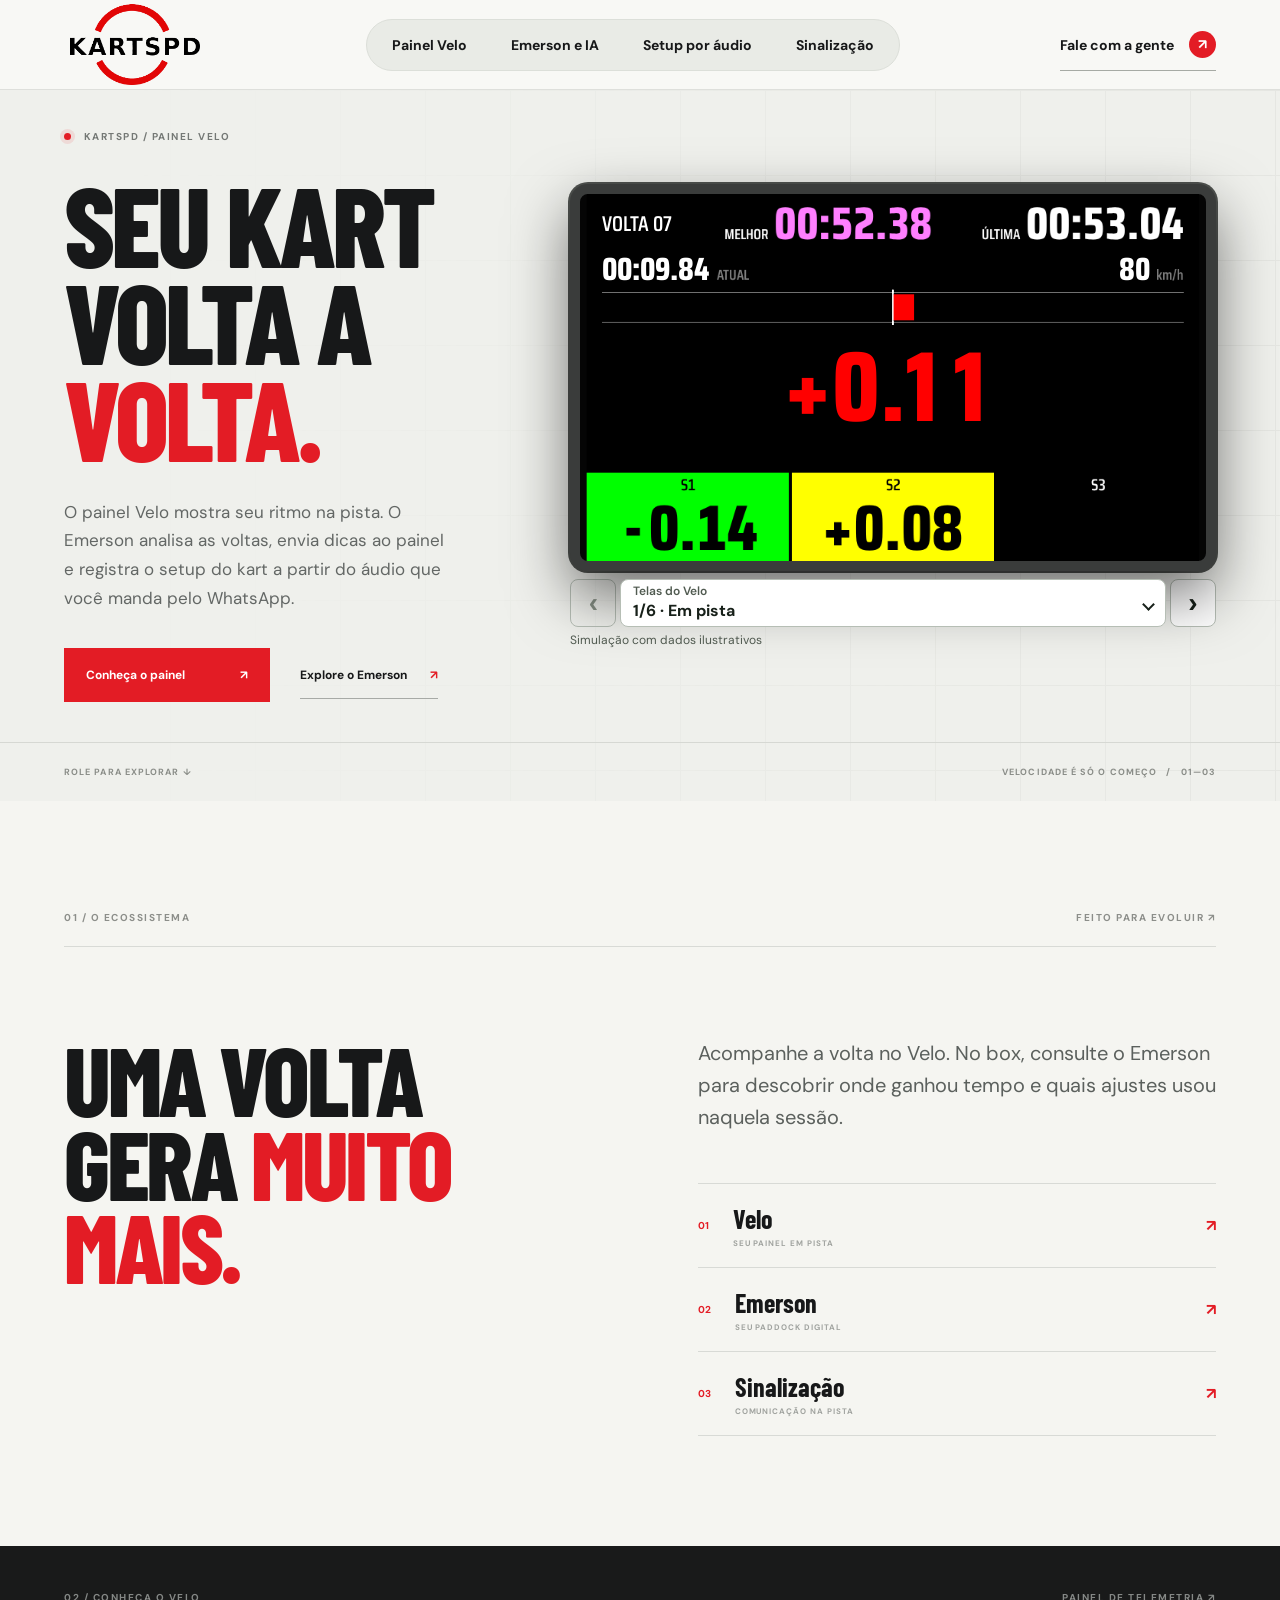
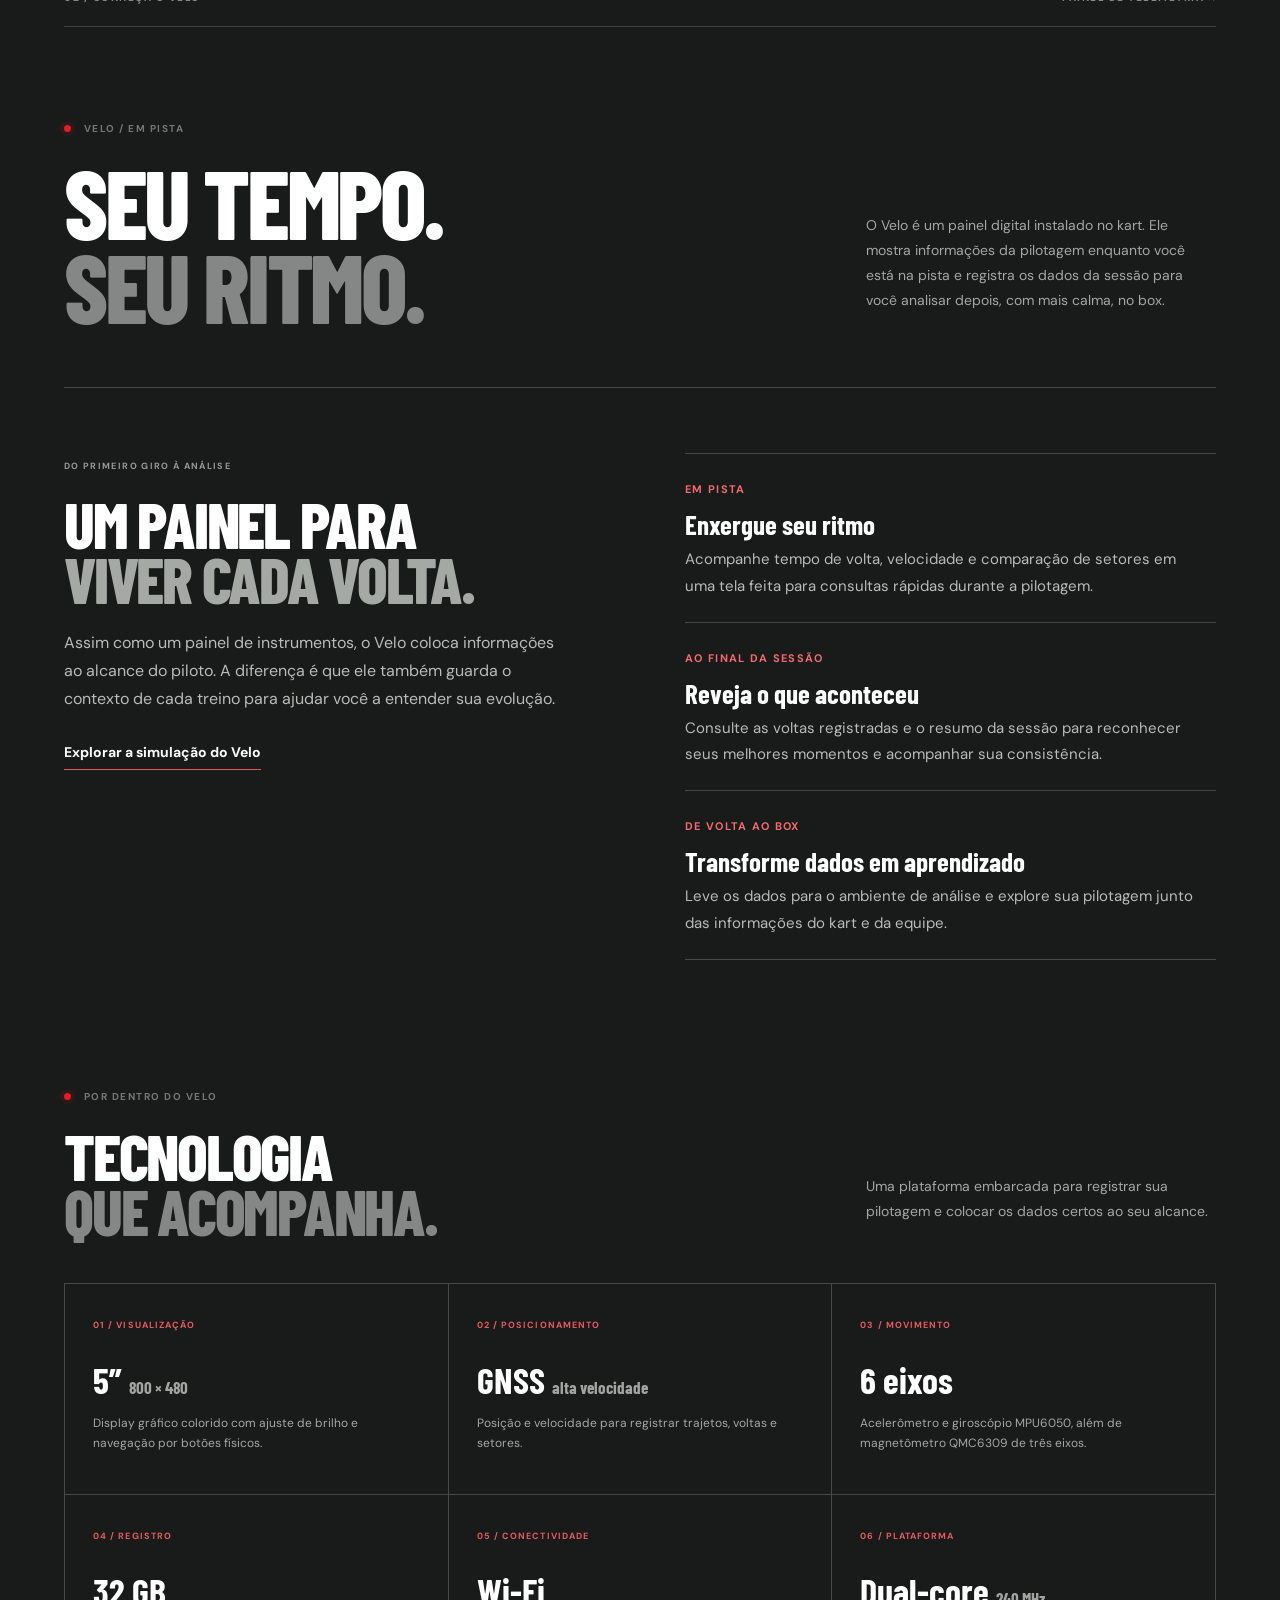
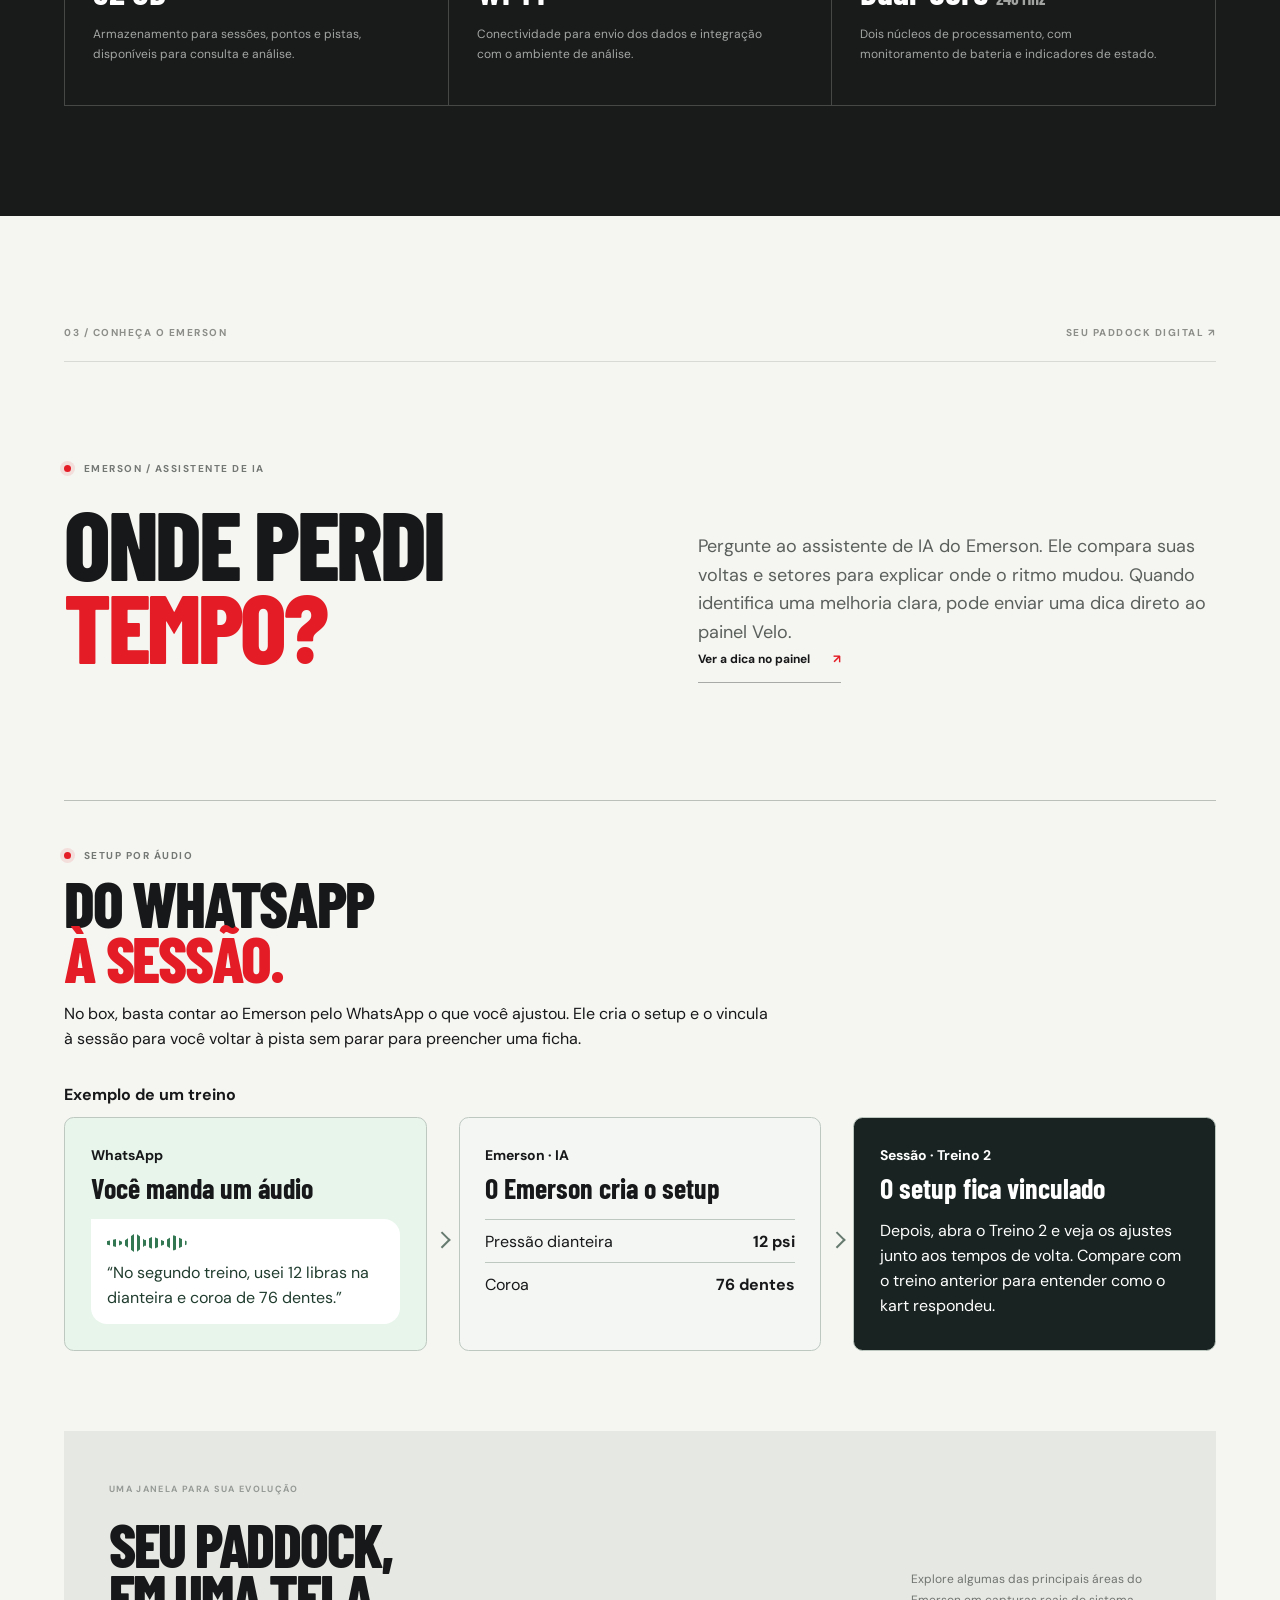
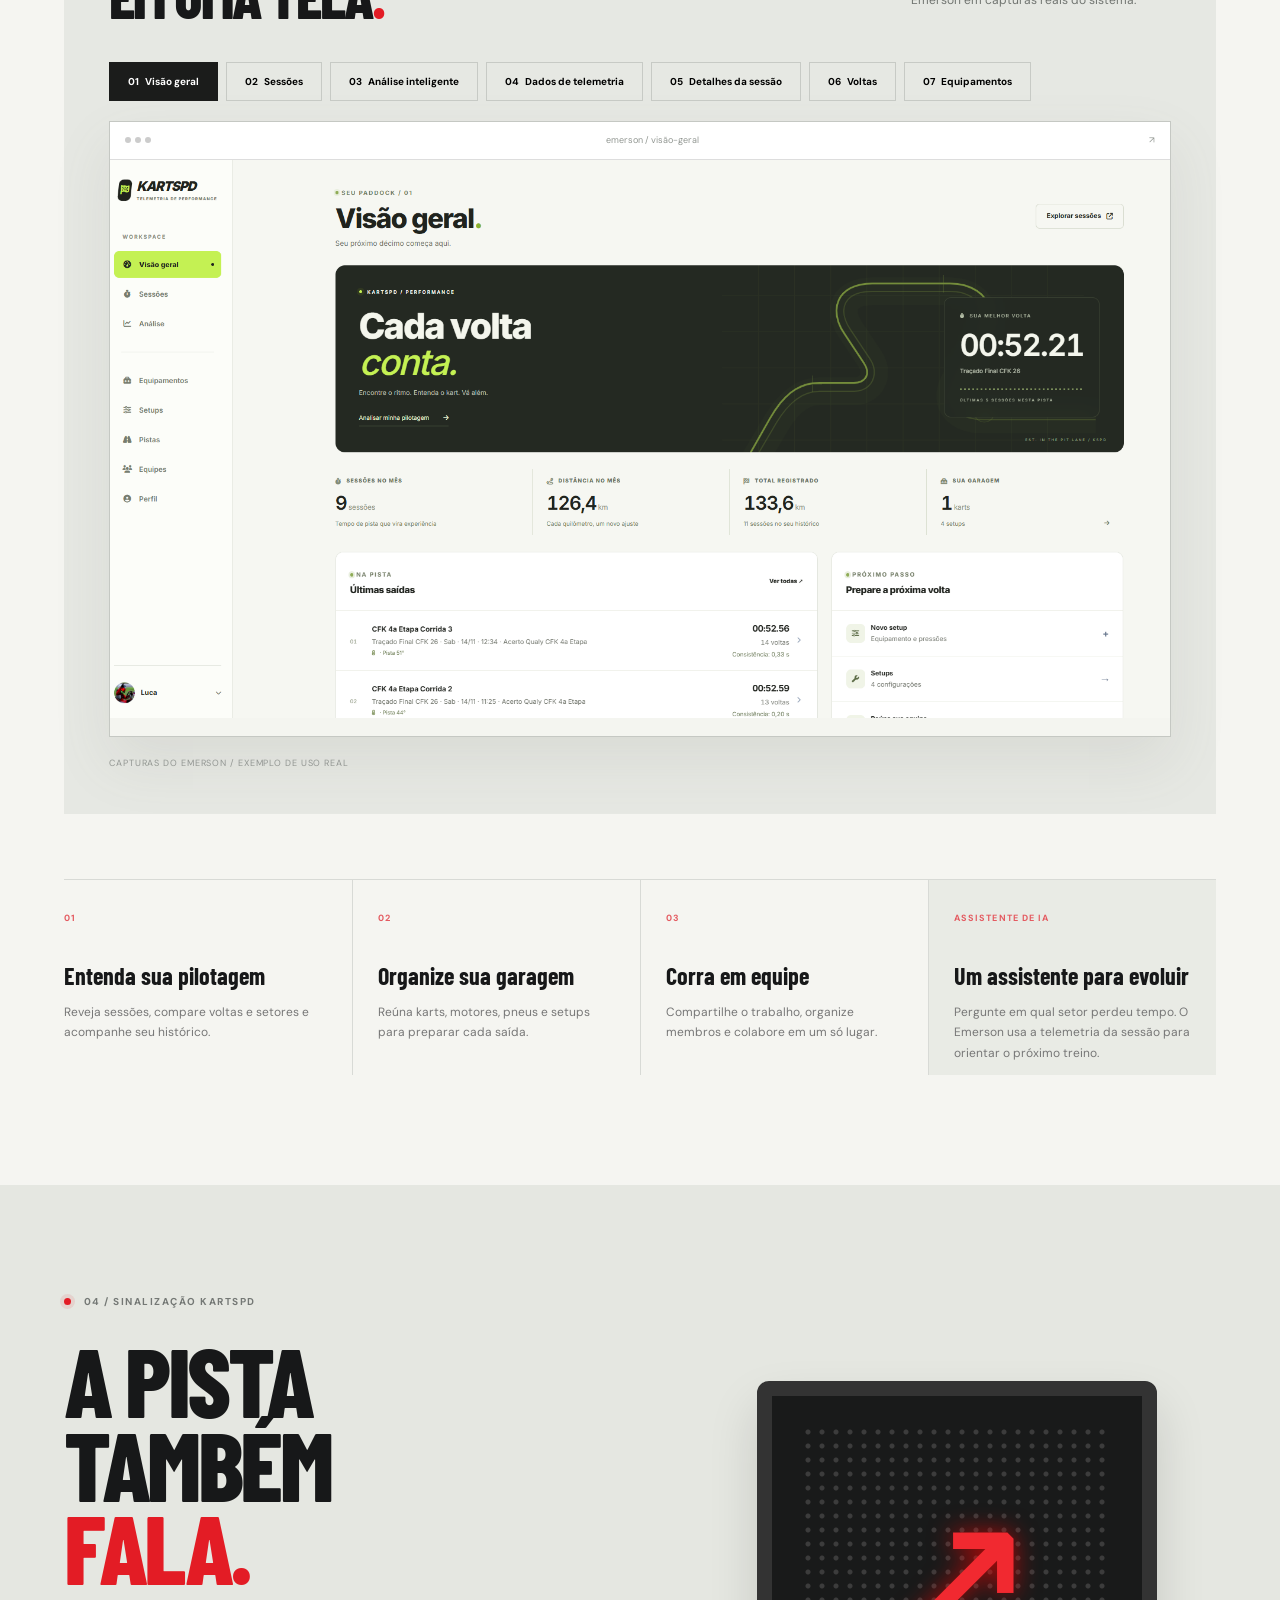
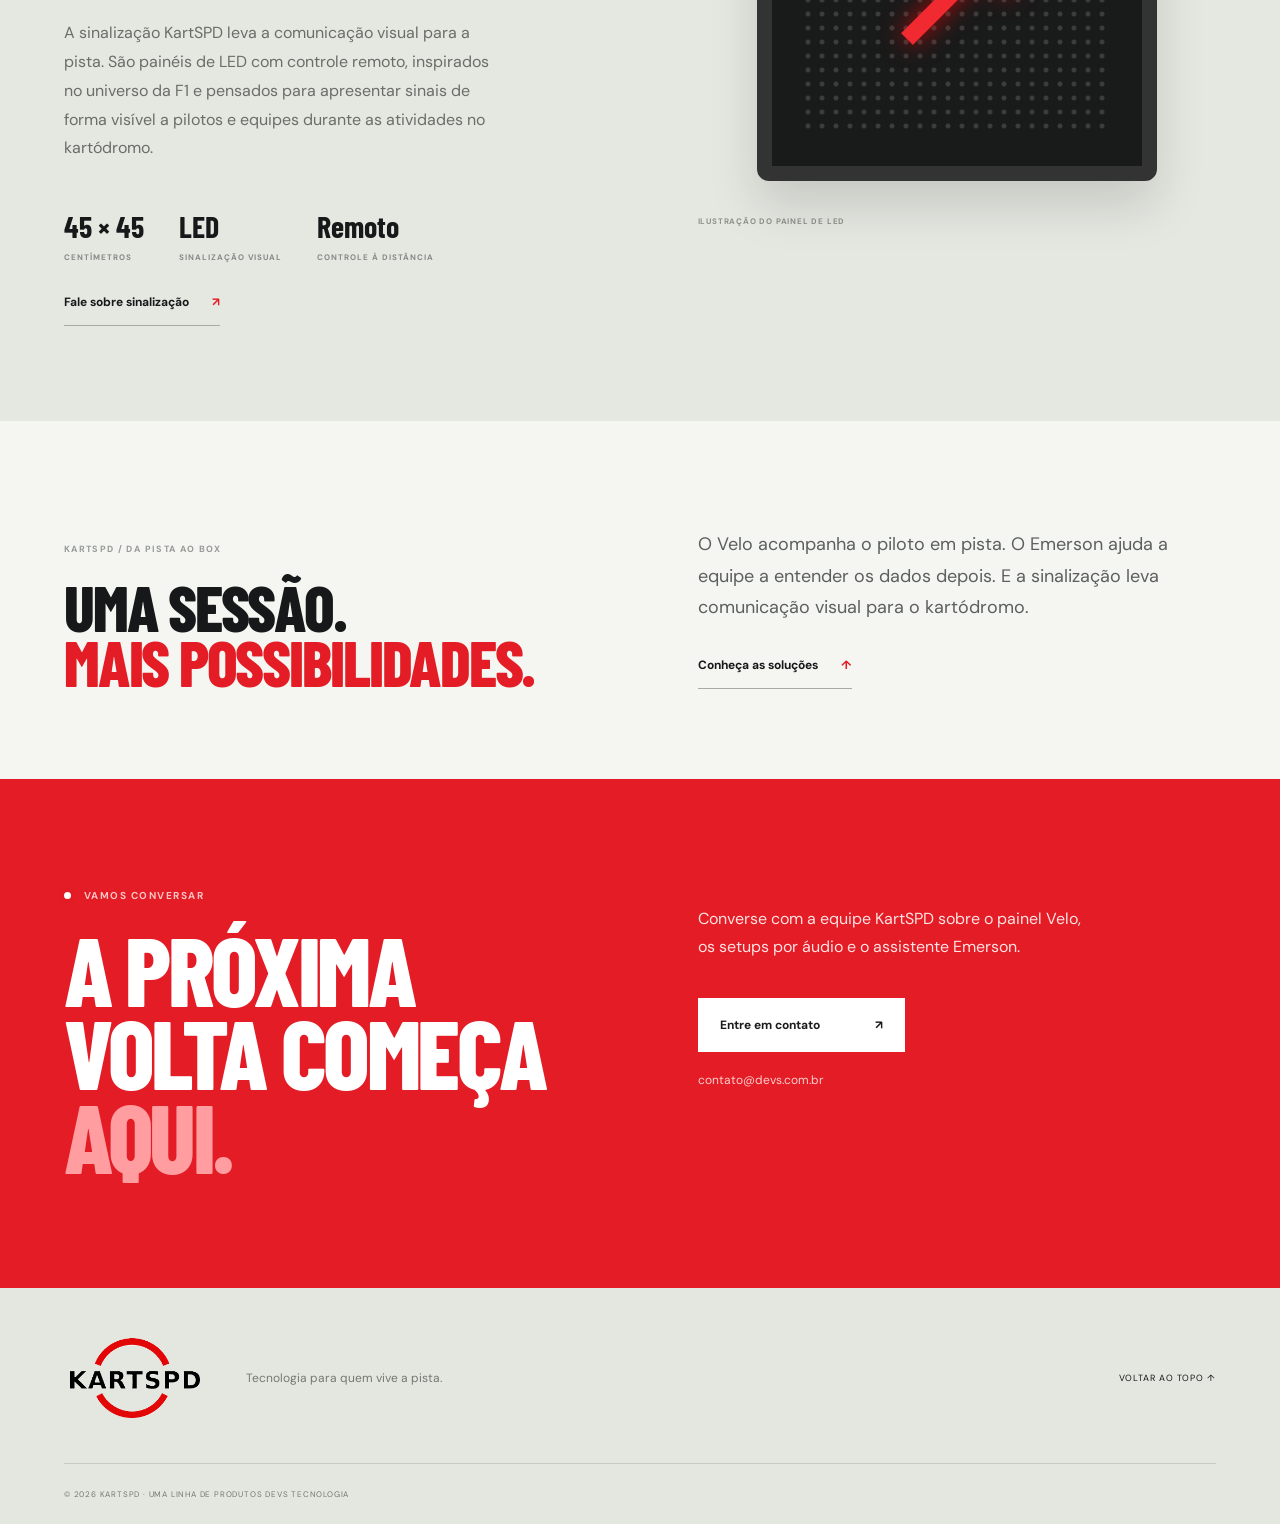
==== commit b9db91ec: "Atualiza a tela onLap e compacta a navegação da simulação" ====
--- a/docs/index.html
+++ b/docs/index.html
@@ -1,6 +1,19 @@
 <!doctype html><html lang="pt-BR"><head><meta charset="utf-8"><meta name="viewport" content="width=device-width,initial-scale=1"><meta name="description" content="KartSPD: Velo, Emerson e sinalização para transformar cada volta em evolução."><title>KartSPD — Painel Velo e assistente Emerson</title><link rel="preconnect" href="https://fonts.googleapis.com"><link rel="preconnect" href="https://fonts.gstatic.com" crossorigin><link href="https://fonts.googleapis.com/css2?family=Barlow+Condensed:wght@500;600;700;800&family=DM+Sans:wght@400;500;600;700&display=swap" rel="stylesheet"><link rel="stylesheet" href="style.css"></head><body><a href="#inicio" class="skip">Ir para o conteúdo</a>
 <header class="nav"><a class="logo" href="#inicio" aria-label="KartSPD — início"><img src="assets/kartspd-logo.png" alt="KartSPD"></a><button class="menu-toggle" type="button" aria-expanded="false" aria-controls="main-nav">Menu</button><nav id="main-nav" aria-label="Navegação principal"><a href="#velo">Painel Velo</a><a href="#emerson">Emerson e IA</a><a href="#setup">Setup por áudio</a><a href="#sinalizacao">Sinalização</a></nav><a class="nav-cta" href="mailto:contato@devs.com.br">Fale com a gente <span>↗</span></a></header>
-<main id="inicio" tabindex="-1"><section class="hero"><div class="hero-bg"></div><div class="hero-layout"><div class="hero-copy"><div class="kicker"><i></i> KARTSPD / PAINEL VELO</div><h1>SEU KART<br>VOLTA A<br><em>VOLTA.</em></h1><p>O painel Velo mostra seu ritmo na pista. O Emerson analisa as voltas, envia dicas ao painel e registra o setup do kart a partir do áudio que você manda pelo WhatsApp.</p><div class="hero-actions"><a class="btn red" href="#velo">Conheça o painel <span>↗</span></a><a class="link-arrow" href="#emerson">Explore o Emerson <span>↗</span></a></div></div><div class="demo-shell" id="simulacao"><div class="demo-copy"><span class="micro">EXPERIMENTE / 01</span><h3>UMA VOLTA<br>COM O VELO<span>.</span></h3><p>Veja uma simulação acelerada da interface do Velo e explore as principais telas de temporização.</p><div class="demo-tabs" role="tablist" aria-label="Telas do Velo"><button class="active" data-screen="pista" role="tab" aria-selected="true">Em pista <span>↗</span></button><button data-screen="chegada" role="tab" aria-selected="false">Fechando volta <span>↗</span></button><button data-screen="resumo" role="tab" aria-selected="false">Resumo da sessão <span>↗</span></button><button data-screen="dica" role="tab" aria-selected="false">Dica do Emerson</button><button data-screen="voltas" role="tab" aria-selected="false">Voltas <span>↗</span></button><button data-screen="menu" role="tab" aria-selected="false">Menu <span>↗</span></button></div><div class="demo-caption"><i></i> SIMULAÇÃO ILUSTRATIVA<br><small>Dados fictícios · tempo acelerado</small></div></div><div class="device-area"><div class="device"><div class="screentop"><span id="screen-title">EM PISTA</span><span>▰ &nbsp; GPS &nbsp; 14:32</span></div><div id="screen" class="screen-content"></div></div><div class="device-meta"><span>PAINEL VELO</span><span id="demo-status">TELA SELECIONADA</span></div></div></div></div><div class="hero-footer"><span>ROLE PARA EXPLORAR ↓</span><span>VELOCIDADE É SÓ O COMEÇO &nbsp; / &nbsp; 01—03</span></div></section>
+<main id="inicio" tabindex="-1"><section class="hero"><div class="hero-bg"></div><div class="hero-layout"><div class="hero-copy"><div class="kicker"><i></i> KARTSPD / PAINEL VELO</div><h1>SEU KART<br>VOLTA A<br><em>VOLTA.</em></h1><p>O painel Velo mostra seu ritmo na pista. O Emerson analisa as voltas, envia dicas ao painel e registra o setup do kart a partir do áudio que você manda pelo WhatsApp.</p><div class="hero-actions"><a class="btn red" href="#velo">Conheça o painel <span>↗</span></a><a class="link-arrow" href="#emerson">Explore o Emerson <span>↗</span></a></div></div><div class="demo-shell" id="simulacao"><div class="device-area"><div class="device"><div id="screen" class="screen-content"></div></div></div>
+<div class="screen-picker" role="group" aria-label="Navegação da simulação">
+  <button type="button" id="screen-prev" aria-label="Tela anterior" title="Tela anterior" disabled><span aria-hidden="true">‹</span></button>
+  <label class="screen-choice"><span>Telas do Velo</span><select id="screen-choice" aria-controls="screen">
+    <option value="pista">1/6 · Em pista</option>
+    <option value="chegada">2/6 · Fechando volta</option>
+    <option value="resumo">3/6 · Resumo da sessão</option>
+    <option value="dica">4/6 · Dica do Emerson</option>
+    <option value="voltas">5/6 · Voltas</option>
+    <option value="menu">6/6 · Menu</option>
+  </select></label>
+  <button type="button" id="screen-next" aria-label="Próxima tela" title="Próxima tela"><span aria-hidden="true">›</span></button>
+</div>
+<small class="simulation-note">Simulação com dados ilustrativos</small></div></div><div class="hero-footer"><span>ROLE PARA EXPLORAR ↓</span><span>VELOCIDADE É SÓ O COMEÇO &nbsp; / &nbsp; 01—03</span></div></section>
 <section class="manifesto"><div class="section-label"><span>01 / O ECOSSISTEMA</span><span>FEITO PARA EVOLUIR ↗</span></div><div class="manifesto-grid"><h2>UMA VOLTA<br>GERA <em>MUITO<br>MAIS.</em></h2><div><p class="lead">Acompanhe a volta no Velo. No box, consulte o Emerson para descobrir onde ganhou tempo e quais ajustes usou naquela sessão.</p><div class="ecosystem"><a href="#velo"><b>01</b><span>Velo<small>SEU PAINEL EM PISTA</small></span><strong>↗</strong></a><a href="#emerson"><b>02</b><span>Emerson<small>SEU PADDOCK DIGITAL</small></span><strong>↗</strong></a><a href="#sinalizacao"><b>03</b><span>Sinalização<small>COMUNICAÇÃO NA PISTA</small></span><strong>↗</strong></a></div></div></div></section>
 <section class="velo" id="velo"><div class="section-label inverse"><span>02 / CONHEÇA O VELO</span><span>PAINEL DE TELEMETRIA ↗</span></div><div class="velo-heading"><div><div class="kicker"><i></i> VELO / EM PISTA</div><h2>SEU TEMPO.<br><em>SEU RITMO.</em></h2></div><p>O Velo é um painel digital instalado no kart. Ele mostra informações da pilotagem enquanto você está na pista e registra os dados da sessão para você analisar depois, com mais calma, no box.</p></div><div class="velo-explainer"><div class="velo-explainer-heading"><span class="micro">DO PRIMEIRO GIRO À ANÁLISE</span><h3>UM PAINEL PARA<br><em>VIVER CADA VOLTA.</em></h3><p>Assim como um painel de instrumentos, o Velo coloca informações ao alcance do piloto. A diferença é que ele também guarda o contexto de cada treino para ajudar você a entender sua evolução.</p><a class="velo-demo-link" href="#simulacao">Explorar a simulação do Velo</a></div><div class="velo-steps"><article><span>EM PISTA</span><h4>Enxergue seu ritmo</h4><p>Acompanhe tempo de volta, velocidade e comparação de setores em uma tela feita para consultas rápidas durante a pilotagem.</p></article><article><span>AO FINAL DA SESSÃO</span><h4>Reveja o que aconteceu</h4><p>Consulte as voltas registradas e o resumo da sessão para reconhecer seus melhores momentos e acompanhar sua consistência.</p></article><article><span>DE VOLTA AO BOX</span><h4>Transforme dados em aprendizado</h4><p>Leve os dados para o ambiente de análise e explore sua pilotagem junto das informações do kart e da equipe.</p></article></div></div><div class="spec-intro"><div><div class="kicker"><i></i> POR DENTRO DO VELO</div><h3>TECNOLOGIA<br><em>QUE ACOMPANHA.</em></h3></div><p>Uma plataforma embarcada para registrar sua pilotagem e colocar os dados certos ao seu alcance.</p></div><div class="spec-grid"><article><span>01 / VISUALIZAÇÃO</span><h4>5” <small>800 × 480</small></h4><p>Display gráfico colorido com ajuste de brilho e navegação por botões físicos.</p></article><article><span>02 / POSICIONAMENTO</span><h4>GNSS <small>alta velocidade</small></h4><p>Posição e velocidade para registrar trajetos, voltas e setores.</p></article><article><span>03 / MOVIMENTO</span><h4>6 eixos</h4><p>Acelerômetro e giroscópio MPU6050, além de magnetômetro QMC6309 de três eixos.</p></article><article><span>04 / REGISTRO</span><h4>32 GB</h4><p>Armazenamento para sessões, pontos e pistas, disponíveis para consulta e análise.</p></article><article><span>05 / CONECTIVIDADE</span><h4>Wi-Fi</h4><p>Conectividade para envio dos dados e integração com o ambiente de análise.</p></article><article><span>06 / PLATAFORMA</span><h4>Dual-core <small>240 MHz</small></h4><p>Dois núcleos de processamento, com monitoramento de bateria e indicadores de estado.</p></article></div></section>
 <section class="emerson" id="emerson"><div class="section-label"><span>03 / CONHEÇA O EMERSON</span><span>SEU PADDOCK DIGITAL ↗</span></div><div class="emerson-intro"><div><div class="kicker"><i></i> EMERSON / ASSISTENTE DE IA</div><h2>ONDE PERDI<br><em>TEMPO?</em></h2></div><div><p class="lead">Pergunte ao assistente de IA do Emerson. Ele compara suas voltas e setores para explicar onde o ritmo mudou. Quando identifica uma melhoria clara, pode enviar uma dica direto ao painel Velo.</p><a class="link-arrow" href="#simulacao" data-show-tip>Ver a dica no painel <span>↗</span></a></div></div><section id="setup" class="setup" aria-labelledby="setup-title">
--- a/docs/style.css
+++ b/docs/style.css
@@ -65,3 +65,24 @@
 }
 
 @media(prefers-reduced-motion:reduce) { html { scroll-behavior:auto; } .coach-screen { animation:none; } }
+@font-face {
+  font-family:"Velo Saira";
+  src:url("assets/Saira_Condensed-SemiBold.ttf") format("truetype");
+  font-weight:600;
+}
+@font-face {
+  font-family:"Velo Saira";
+  src:url("assets/Saira_Condensed-ExtraBold.ttf") format("truetype");
+  font-weight:800;
+}
+
+.hero .demo-shell { flex-direction:column; }
+.screen-picker { display:flex; align-items:stretch; gap:4px; margin-top:8px; }
+.screen-picker button,.screen-choice { background:#fff; border:1px solid #b6beb5; border-radius:8px; color:#172019; }
+.screen-picker button { width:46px; min-height:46px; font:600 1.75rem/1 sans-serif; cursor:pointer; }
+.screen-picker button:disabled { color:#879086; background:transparent; cursor:default; }
+.screen-choice { position:relative; flex:1; min-width:0; }
+.screen-choice > span { position:absolute; top:4px; left:12px; color:#515b51; font:600 .75rem/1.2 'DM Sans',sans-serif; pointer-events:none; }
+.screen-choice select { appearance:none; width:100%; height:100%; min-height:46px; border:0; border-radius:inherit; background:transparent; color:inherit; font:700 1rem/1.2 'DM Sans',sans-serif; padding:18px 28px 3px 12px; cursor:pointer; }
+.screen-choice::after { content:""; position:absolute; right:12px; top:43%; width:7px; height:7px; border:solid currentColor; border-width:0 2px 2px 0; transform:rotate(45deg); pointer-events:none; }
+.simulation-note { margin-top:5px; font-size:.75rem; color:#515b51; }
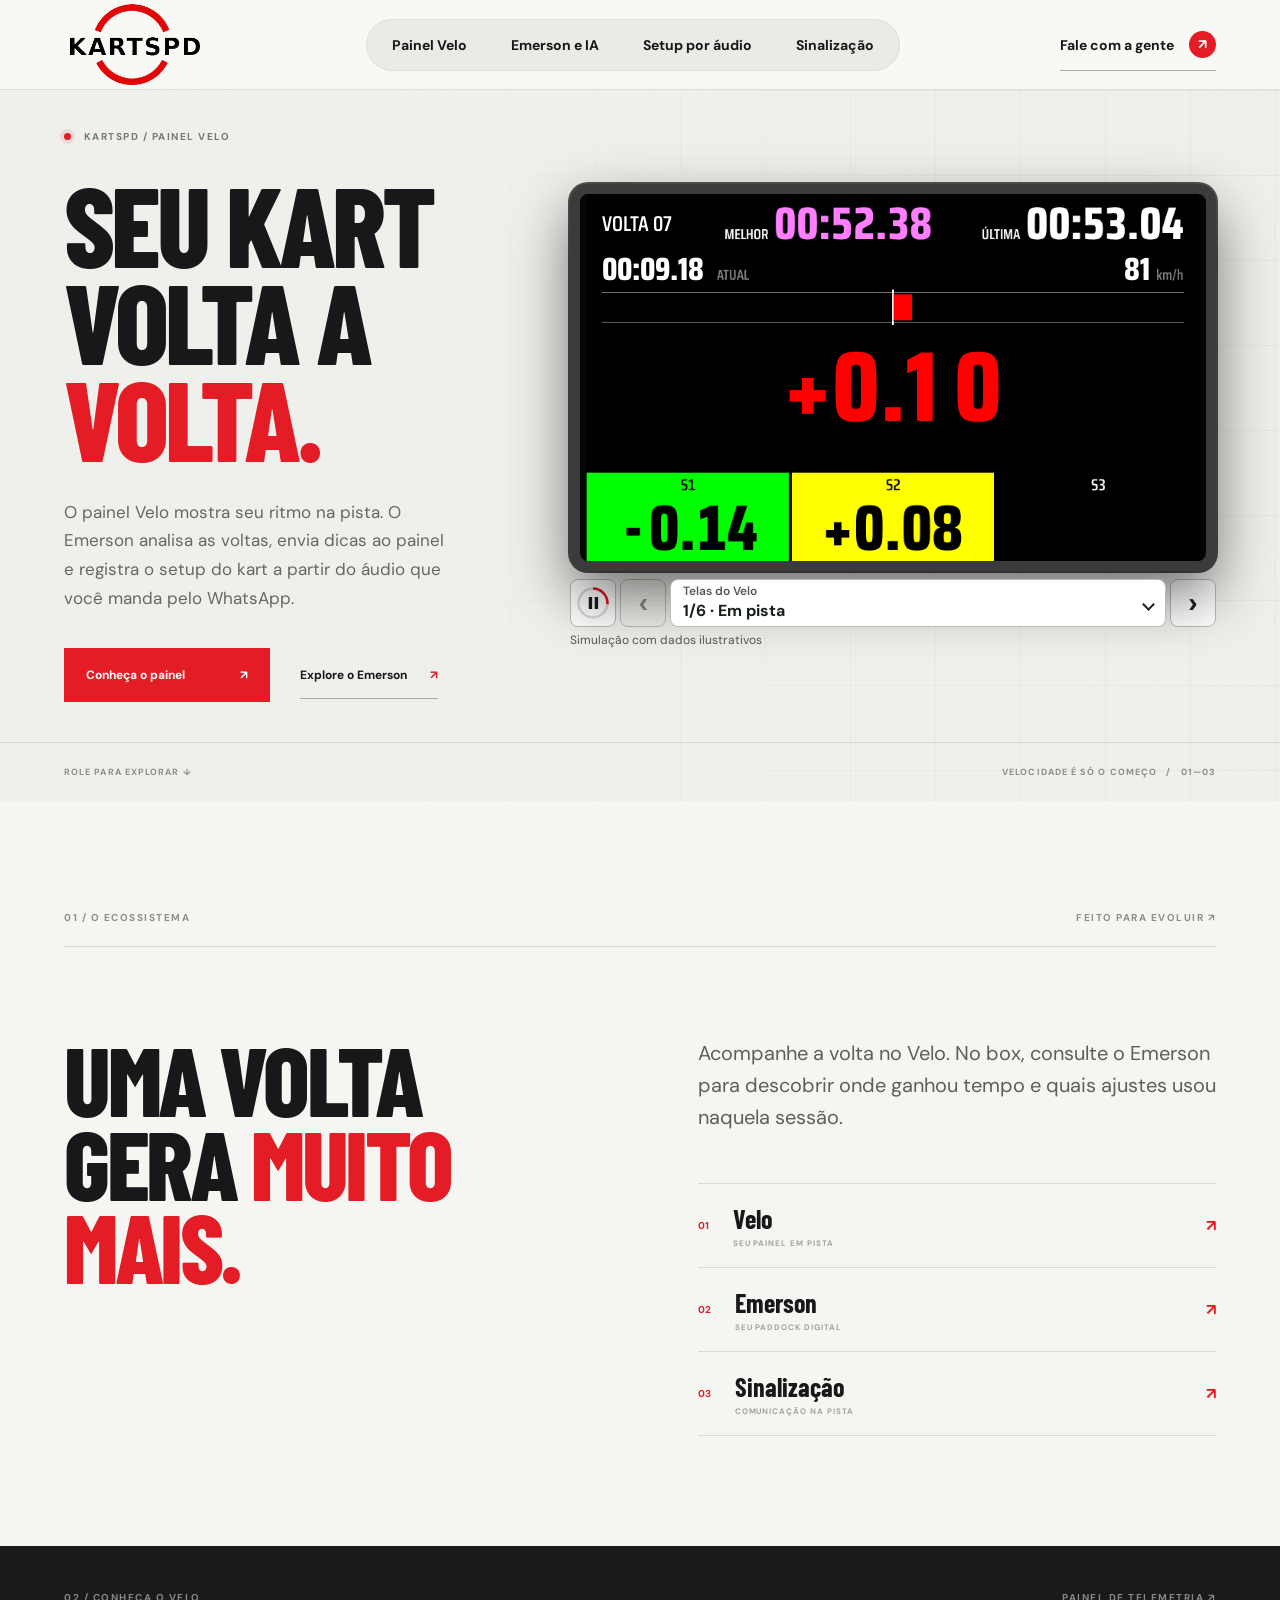
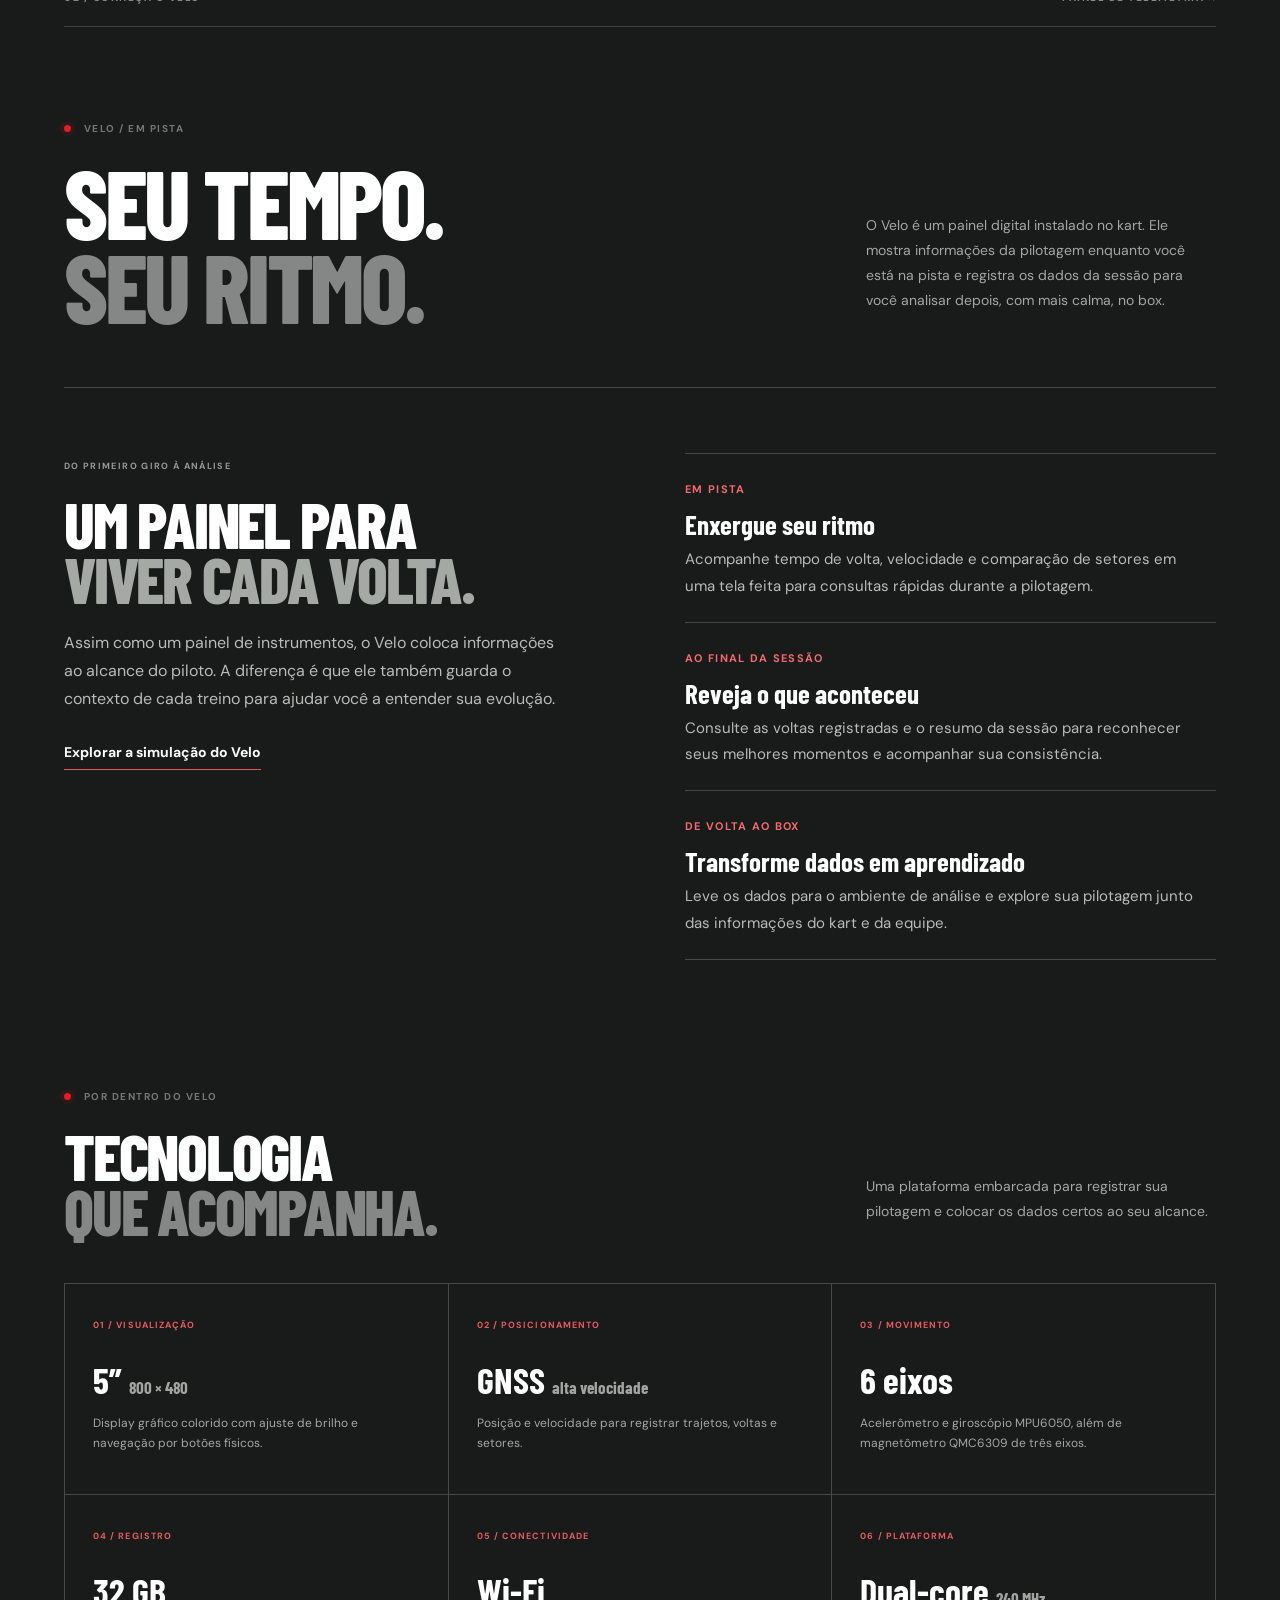
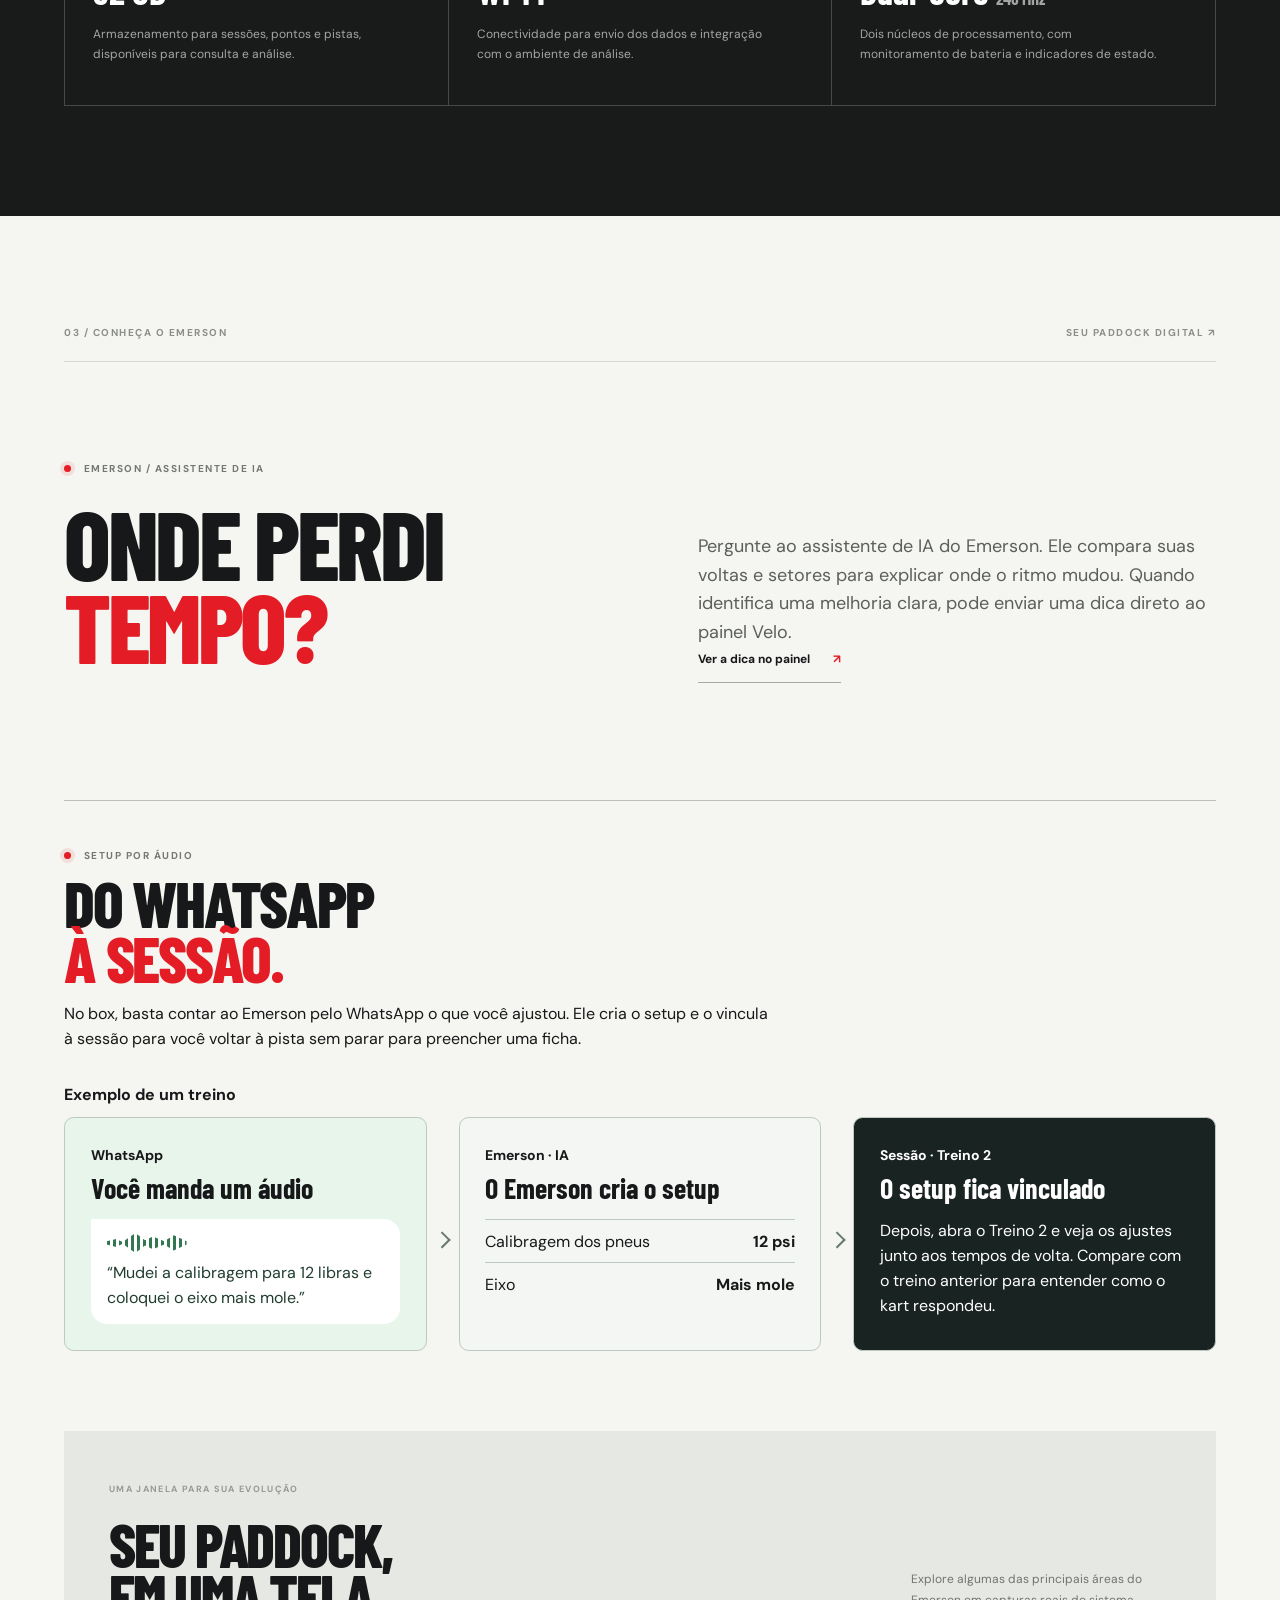
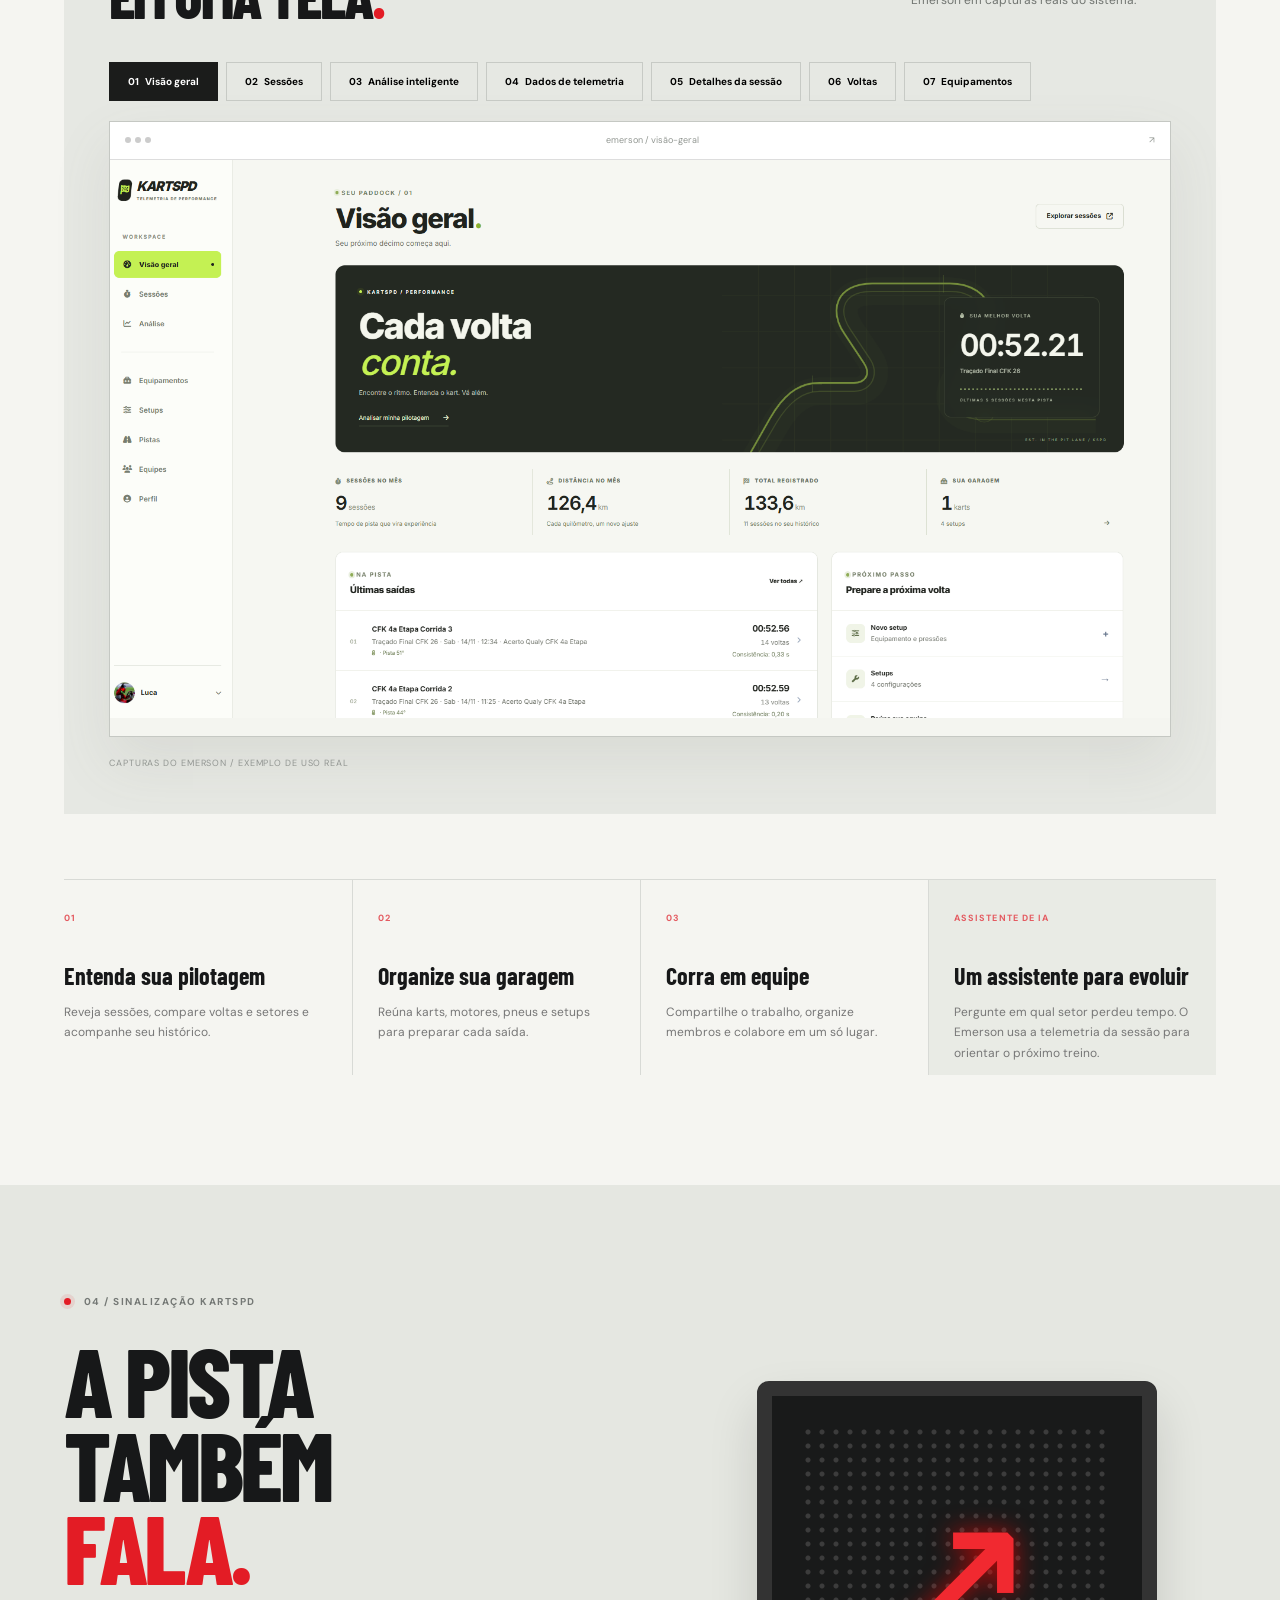
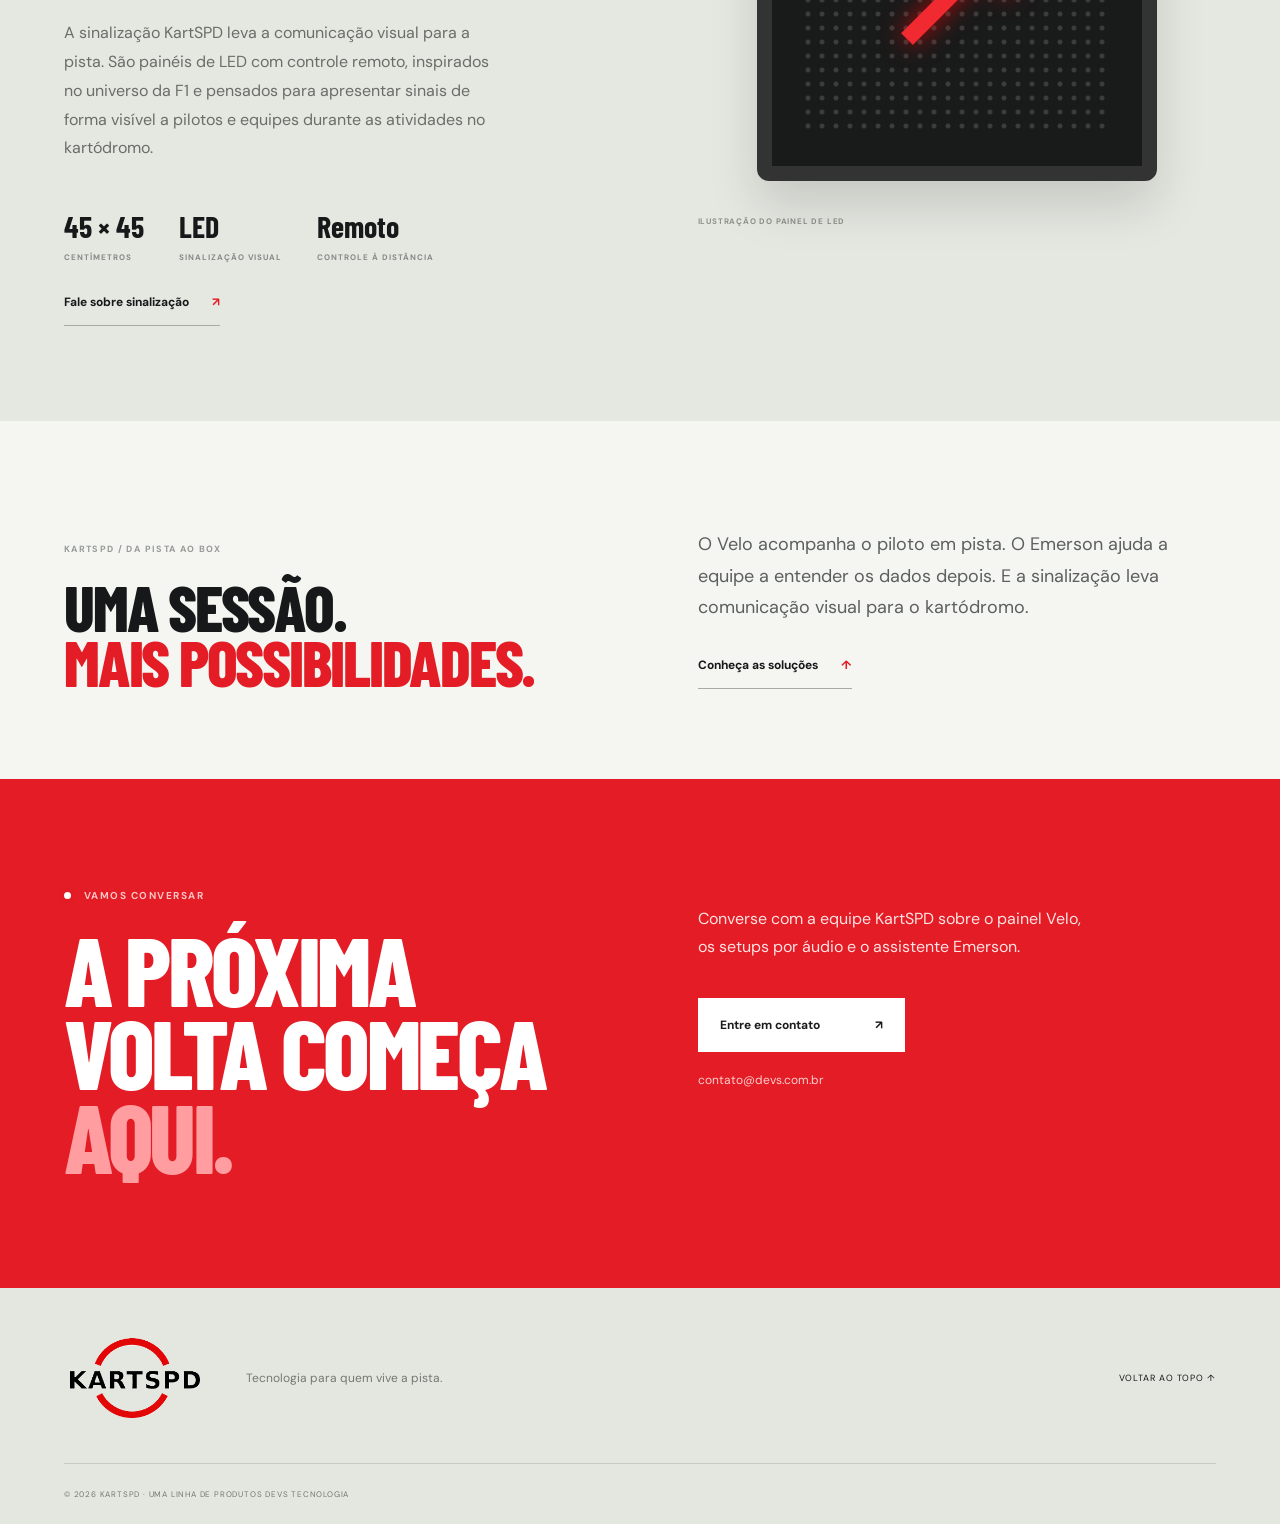
==== commit e1801a75: "Avança a simulação a cada oito segundos e atualiza o áudio de setup" ====
--- a/docs/index.html
+++ b/docs/index.html
@@ -2,6 +2,14 @@
 <header class="nav"><a class="logo" href="#inicio" aria-label="KartSPD — início"><img src="assets/kartspd-logo.png" alt="KartSPD"></a><button class="menu-toggle" type="button" aria-expanded="false" aria-controls="main-nav">Menu</button><nav id="main-nav" aria-label="Navegação principal"><a href="#velo">Painel Velo</a><a href="#emerson">Emerson e IA</a><a href="#setup">Setup por áudio</a><a href="#sinalizacao">Sinalização</a></nav><a class="nav-cta" href="mailto:contato@devs.com.br">Fale com a gente <span>↗</span></a></header>
 <main id="inicio" tabindex="-1"><section class="hero"><div class="hero-bg"></div><div class="hero-layout"><div class="hero-copy"><div class="kicker"><i></i> KARTSPD / PAINEL VELO</div><h1>SEU KART<br>VOLTA A<br><em>VOLTA.</em></h1><p>O painel Velo mostra seu ritmo na pista. O Emerson analisa as voltas, envia dicas ao painel e registra o setup do kart a partir do áudio que você manda pelo WhatsApp.</p><div class="hero-actions"><a class="btn red" href="#velo">Conheça o painel <span>↗</span></a><a class="link-arrow" href="#emerson">Explore o Emerson <span>↗</span></a></div></div><div class="demo-shell" id="simulacao"><div class="device-area"><div class="device"><div id="screen" class="screen-content"></div></div></div>
 <div class="screen-picker" role="group" aria-label="Navegação da simulação">
+  <button type="button" id="screen-playback" aria-label="Pausar simulação" title="Pausar simulação" aria-controls="screen">
+    <svg viewBox="0 0 40 40" aria-hidden="true">
+      <circle class="timer-track" cx="20" cy="20" r="17"/>
+      <circle class="timer-fill" cx="20" cy="20" r="17" pathLength="100" stroke-dasharray="100" stroke-dashoffset="100" transform="rotate(-90 20 20)"/>
+      <path class="pause-icon" d="M15 13h4v14h-4zM22 13h4v14h-4z"/>
+      <path class="play-icon" d="M16 12l12 8-12 8z"/>
+    </svg>
+  </button>
   <button type="button" id="screen-prev" aria-label="Tela anterior" title="Tela anterior" disabled><span aria-hidden="true">‹</span></button>
   <label class="screen-choice"><span>Telas do Velo</span><select id="screen-choice" aria-controls="screen">
     <option value="pista">1/6 · Em pista</option>
@@ -24,10 +32,10 @@
     <figcaption>Exemplo de um treino</figcaption>
     <ol class="setup-flow">
       <li><small>WhatsApp</small><h4>Você manda um áudio</h4>
-        <blockquote><span aria-hidden="true" class="voice-wave"></span>“No segundo treino, usei 12 libras na dianteira e coroa de 76 dentes.”</blockquote>
+        <blockquote><span aria-hidden="true" class="voice-wave"></span>“Mudei a calibragem para 12 libras e coloquei o eixo mais mole.”</blockquote>
       </li>
       <li><small>Emerson · IA</small><h4>O Emerson cria o setup</h4>
-        <dl><div><dt>Pressão dianteira</dt><dd>12 psi</dd></div><div><dt>Coroa</dt><dd>76 dentes</dd></div></dl>
+        <dl><div><dt>Calibragem dos pneus</dt><dd>12 psi</dd></div><div><dt>Eixo</dt><dd>Mais mole</dd></div></dl>
       </li>
       <li><small>Sessão · Treino 2</small><h4>O setup fica vinculado</h4>
         <p>Depois, abra o Treino 2 e veja os ajustes junto aos tempos de volta. Compare com o treino anterior para entender como o kart respondeu.</p>
--- a/docs/style.css
+++ b/docs/style.css
@@ -86,3 +86,17 @@
 .screen-choice select { appearance:none; width:100%; height:100%; min-height:46px; border:0; border-radius:inherit; background:transparent; color:inherit; font:700 1rem/1.2 'DM Sans',sans-serif; padding:18px 28px 3px 12px; cursor:pointer; }
 .screen-choice::after { content:""; position:absolute; right:12px; top:43%; width:7px; height:7px; border:solid currentColor; border-width:0 2px 2px 0; transform:rotate(45deg); pointer-events:none; }
 .simulation-note { margin-top:5px; font-size:.75rem; color:#515b51; }
+#screen-playback { display:grid; place-items:center; padding:4px; }
+#screen-playback svg { display:block; width:34px; fill:currentColor; }
+#screen-playback circle { fill:none; stroke-width:3px; }
+.timer-track { stroke:#d6ded7; }
+.timer-fill { stroke:var(--red); }
+#screen-playback .play-icon,#screen-playback.paused .pause-icon { display:none; }
+#screen-playback.paused .play-icon { display:block; }
+@media(max-width:420px) {
+ .screen-picker { gap:2px; }
+ .screen-picker button { width:36px; flex-shrink:0; }
+ .screen-choice select { font-size:.875rem; padding-left:6px; padding-right:16px; }
+ .screen-choice > span { left:6px; }
+ .screen-choice::after { right:6px; }
+}
